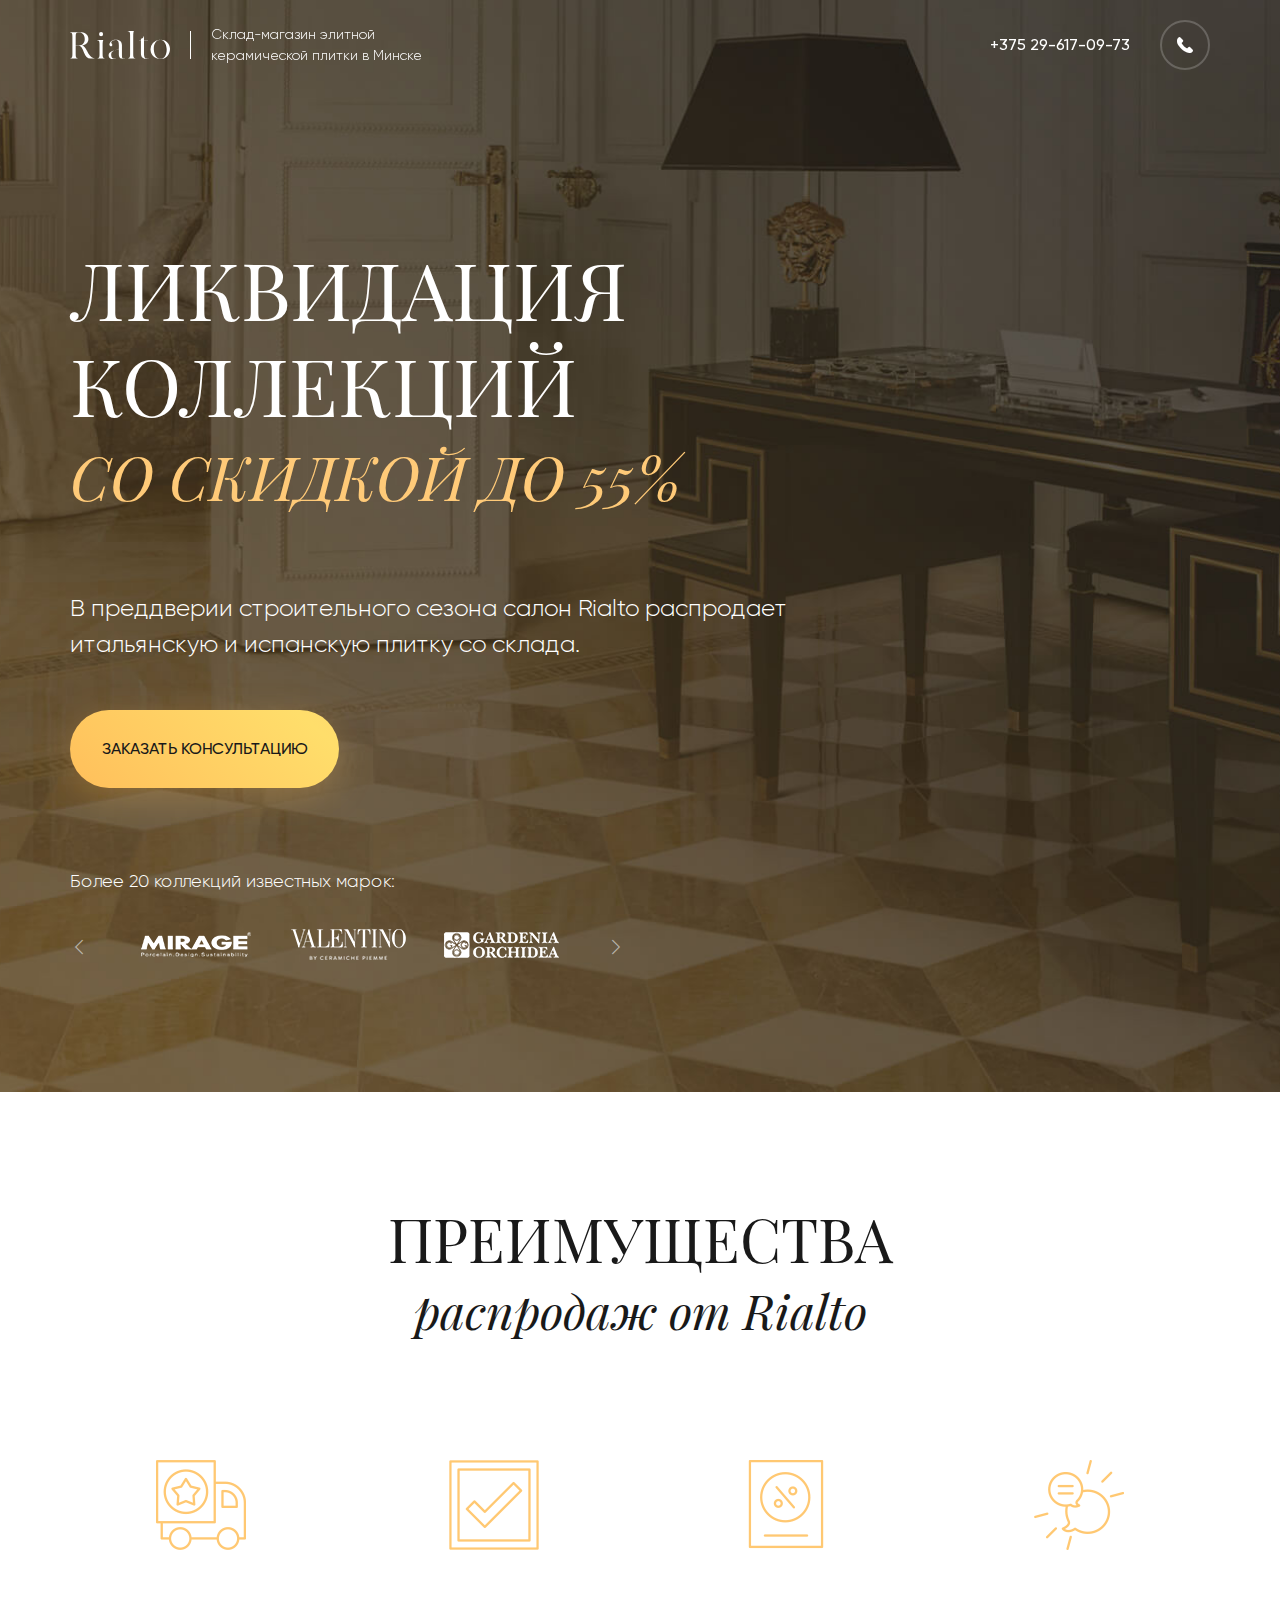
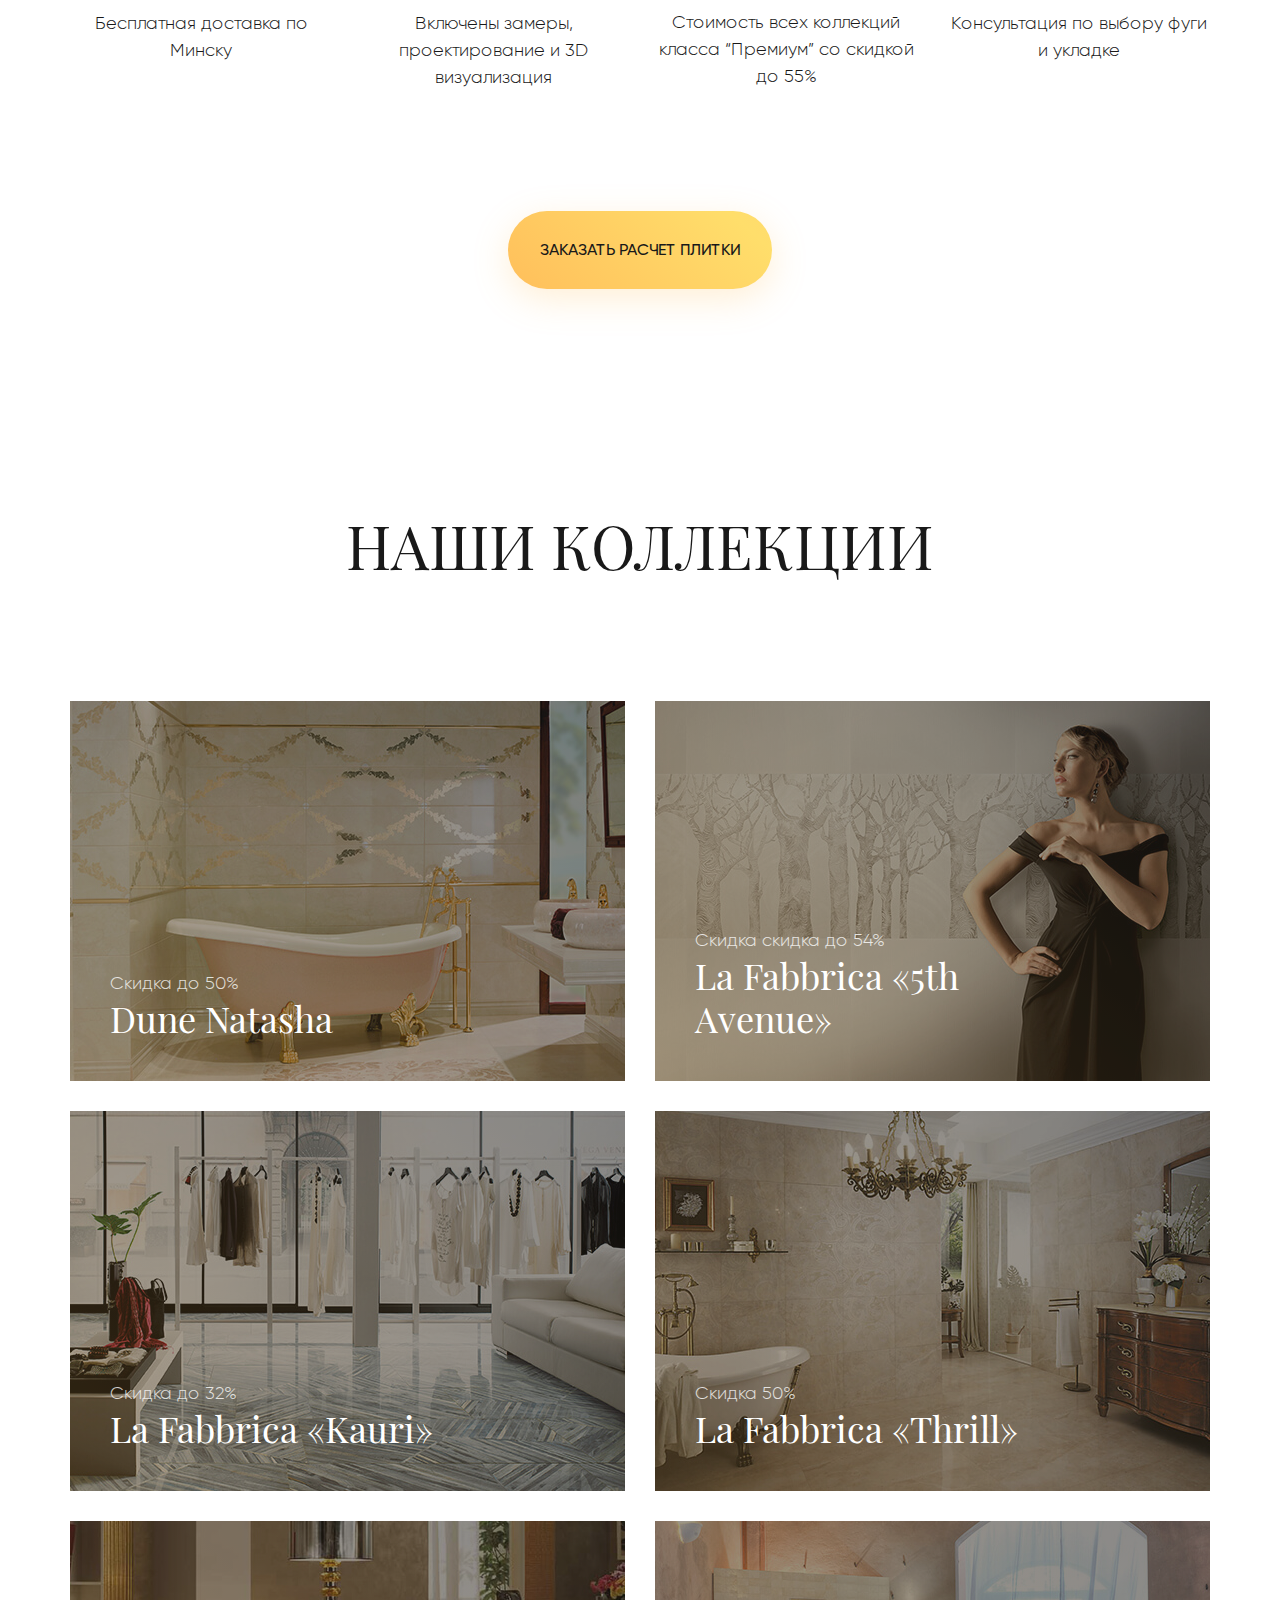
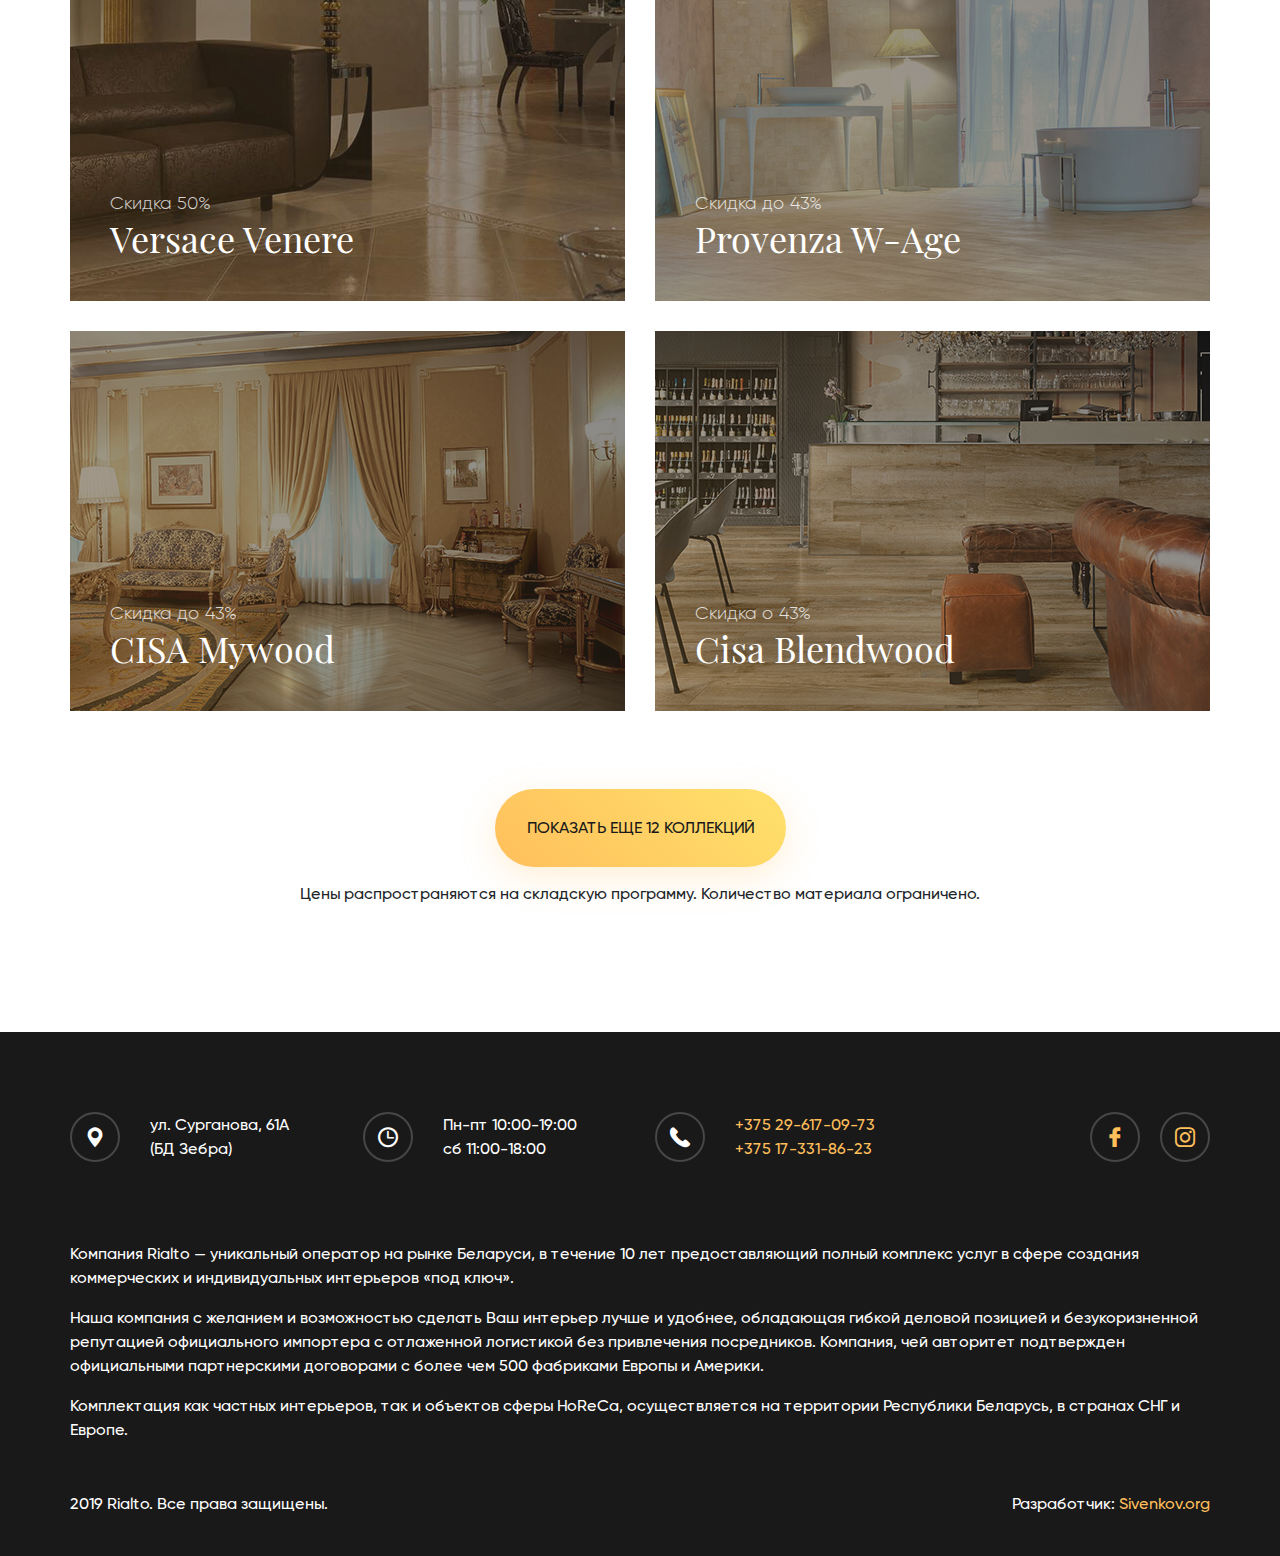
==== index.html @ 07c64a98 "first up" ====
<!DOCTYPE html>
<html lang="ru">
  <head>
      
    <meta charset="utf-8" />
    <meta name="viewport" content="width=device-width, initial-scale=1, shrink-to-fit=no" />
    
    <title>Портфолио cтудии Sivenkov</title>
    

    <!-- Favicons BEGIN -->
    <link rel="apple-touch-icon" sizes="180x180" href="/favicon/apple-touch-icon.png">
    <link rel="icon" type="image/png" sizes="32x32" href="/favicon/favicon-32x32.png">
    <link rel="icon" type="image/png" sizes="16x16" href="/favicon/favicon-16x16.png">
    <link rel="manifest" href="/favicon/site.webmanifest">
    <link rel="mask-icon" href="/favicon/safari-pinned-tab.svg" color="#FFC05B">
    <link rel="shortcut icon" href="/favicon/favicon.ico">
    <meta name="msapplication-TileColor" content="#ffb744">
    <meta name="msapplication-config" content="/favicon/browserconfig.xml">
    <meta name="theme-color" content="#ffffff">
    <!-- Favicons END -->
    
    <!-- Style BEGIN -->
    <link rel="stylesheet" href="css/style.bundle.css" />
    <!-- Style END -->

  </head>
  <body>
    <header id="header" class="header fixed-top">
      <div class="container">
        <div class="row justify-content-between">
          <div class="col-4 col-sm-6 col-md-7 col-lg-5 col-xl-4  d-flex flex-row align-items-center">
            <div class="logo">
              <a href="#"><img src="img/logo.svg" class="svg" alt=""/></a>
            </div>
            <div class="logo-description d-none d-md-flex">Склад-магазин элитной керамической плитки в Минске</div>
          </div>
          <div class="col-8 col-sm-6 col-md-5 col-lg-5 col-xl-3">
            <div class="phone justify-content-md-end">
              <a href="tel:+375 29-617-09-73">+375 29-617-09-73</a>
              <a href="#" data-toggle="modal" data-target="#callbackModal"
                > <span class="icon"><i class="icon-call-answer"></i></span></a>
            </div>
          </div>
        </div>
      </div>
    </header>

    <section class="section section-1">
      <div class="container">
        <div class="row">
          <div class="col-lg-8">
            <div class="sct-header">
              <h1>Ликвидация коллекций</h1>
              <h2>со скидкой до 55%</h2>
            </div>
            <p>В преддверии строительного сезона салон Rialto распродает итальянскую и испанскую плитку со склада.</p>
            <div class="mt-5 text-center text-sm-left">
              <a href="#" class="btn btn-primary" data-toggle="modal" data-target="#callbackModal"
                >Заказать консультацию</a>
            </div>
          </div>
        </div>
        <div class="row mt-5rem">
          <div class="col-lg-8 col-xl-6">
            <div class="carousel-label">Более 20 коллекций известных марок:</div>
            <div class="row carousel-brand">
              <div class="col-2 col-sm-1">
                <div class="brand-arrow">
                  <a href="#" class="brand-arrow__prev"><i class="icon-left-arrow"></i></a>
                </div>
              </div>
              <div class="col-8 col-sm-10">
                <div id="carousel-brand">
                  <div class="carousel__item"><img src="uploads/logo1.png" alt="" class="img-fluid" /></div>
                  <div class="carousel__item"><img src="uploads/logo2.png" alt="" class="img-fluid" /></div>
                  <div class="carousel__item"><img src="uploads/logo3.png" alt="" class="img-fluid" /></div>
                  <div class="carousel__item"><img src="uploads/logo4.png" alt="" class="img-fluid" /></div>
                  <div class="carousel__item"><img src="uploads/logo5.png" alt="" class="img-fluid" /></div>
                  <div class="carousel__item"><img src="uploads/logo6.png" alt="" class="img-fluid" /></div>
                  <div class="carousel__item"><img src="uploads/logo7.png" alt="" class="img-fluid" /></div>
                  <div class="carousel__item"><img src="uploads/logo8.png" alt="" class="img-fluid" /></div>
                  <div class="carousel__item"><img src="uploads/logo9.png" alt="" class="img-fluid" /></div>
                  <div class="carousel__item"><img src="uploads/logo10.png" alt="" class="img-fluid" /></div>
                  <div class="carousel__item"><img src="uploads/logo11.png" alt="" class="img-fluid" /></div>
                  <div class="carousel__item"><img src="uploads/logo12.png" alt="" class="img-fluid" /></div>
                  <div class="carousel__item"><img src="uploads/logo13.png" alt="" class="img-fluid" /></div>
                  <div class="carousel__item"><img src="uploads/logo14.png" alt="" class="img-fluid" /></div>
                  <div class="carousel__item"><img src="uploads/logo15.png" alt="" class="img-fluid" /></div>
                  <div class="carousel__item"><img src="uploads/logo16.png" alt="" class="img-fluid" /></div>

                  <div class="carousel__item"><img src="uploads/logo17.png" alt="" class="img-fluid" /></div>
                  <div class="carousel__item"><img src="uploads/logo18.png" alt="" class="img-fluid" /></div>
                </div>
              </div>
              <div class="col-2 col-sm-1">
                <div class="brand-arrow">
                  <a href="#" class="brand-arrow__next"><i class="icon-right-arrow"></i></a>
                </div>
              </div>
            </div>
          </div>
        </div>
      </div>
    </section>

    <section class="section section-2">
      <div class="container">
        <div class="sct-header text-center">
          <h2>Преимущества</h2>
          <h3>распродаж от Rialto</h3>
        </div>

        <div class="row advantages">
          <div class="col-sm-6 col-lg-3 advantages__item">
            <div class="img">
              <img src="uploads/delivery-truck.png" alt="Бесплатная доставка по Минску" class="img-fluid" />
            </div>
            <div class="title">Бесплатная доставка по Минску</div>
          </div>
          <div class="col-sm-6 col-lg-3 advantages__item">
            <div class="img">
              <img src="uploads/accept.png" alt="Включены замеры, проектирование и 3D визуализация" class="img-fluid" />
            </div>
            <div class="title">Включены замеры, проектирование и 3D визуализация</div>
          </div>
          <div class="col-sm-6 col-lg-3 advantages__item">
            <div class="img">
              <img
                src="uploads/discount.png"
                alt="Стоимость всех dколлекций класса “Премиум” со скидкой до 55%"
                class="img-fluid"
              />
            </div>
            <div class="title">Стоимость всех коллекций класса “Премиум” со скидкой до 55%</div>
          </div>
          <div class="col-sm-6 col-lg-3 advantages__item">
            <div class="img">
              <img src="uploads/message.png" alt="Консультация по выбору фуги и укладке" class="img-fluid" />
            </div>
            <div class="title">Консультация по выбору фуги и укладке</div>
          </div>
        </div>
        <div class="text-center">
          <a href="#" class="btn btn-primary btn-calc">Заказать расчет плитки</a>
        </div>
      </div>
    </section>

    <section class="section section-3">
      <div class="container">
        <div class="sct-header text-center">
          <h2>Наши коллекции</h2>
        </div>

        <div class="row collection">
          <div class="col-sm-6">
            <div class="collection__item">
              <div class="img">
                <div class="img"><img src="uploads/collection-1.jpg" alt="Dune Natasha" class="img-fluid" /></div>
              </div>
              <div class="info">
                <div class="stock">Скидка до 50%</div>
                <div class="title">Dune Natasha</div>
                <div class="description">
                  <p class="d-sm-none d-lg-block">
                    Элегантная облицовка под мрамор, которую можно комбинировать с различными видами дизайна.
                  </p>
                  <div class="more-link"><a href="#" data-collection="1">подробнее</a></div>
                </div>
              </div>
            </div>
          </div>
          <div class="col-sm-6">
            <div class="collection__item">
               <div class="img">
                <div class="img"><img src="uploads/collection-2.jpg" alt="La Fabbrica «5th Avenue»" class="img-fluid" /></div>
              </div>
              <div class="info">
                <div class="stock">Скидка скидка до 54%</div>
                <div class="title">La Fabbrica «5th Avenue»</div>
                <div class="description">
                  <p class="d-sm-none d-lg-block">
                    Коллекция La Fabbrica «5th Avenue» - шик и эксклюзив
                  </p>
                  <div class="more-link"><a href="#" data-collection="2">подробнее</a></div>
                </div>
              </div>
            </div>
          </div>
          <div class="col-sm-6">
            <div class="collection__item">
               <div class="img">
                <div class="img"><img src="uploads/collection-3.jpg" alt="La Fabbrica «Kauri»" class="img-fluid" /></div>
              </div>
              <div class="info">
                <div class="stock">Скидка до 32%</div>
                <div class="title">La Fabbrica «Kauri» </div>
                <div class="description">
                  <p class="d-sm-none d-lg-block">
                    Коллекция La Fabbrica «Kauri» - шик и эксклюзив
                  </p>
                  <div class="more-link"><a href="#" data-collection="3">подробнее</a></div>
                </div>
              </div>
            </div>
          </div>
          <div class="col-sm-6">
            <div class="collection__item">
             <div class="img">
                <div class="img"><img src="uploads/collection-4.jpg" alt="La Fabbrica «Thrill»" class="img-fluid" /></div>
              </div>
              <div class="info">
                <div class="stock">Скидка 50%</div>
                <div class="title">La Fabbrica «Thrill» </div>
                <div class="description">
                  <p class="d-sm-none d-lg-block">
                   Великолепная репродукция мрамора от ведущего производителя.
                  </p>
                  <div class="more-link"><a href="#" data-collection="4">подробнее</a></div>
                </div>
              </div>
            </div>
          </div>
          <div class="col-sm-6">
            <div class="collection__item">
               <div class="img">
                <div class="img"><img src="uploads/collection-5.jpg" alt="Versace Venere" class="img-fluid" /></div>
              </div>
              <div class="info">
                <div class="stock">Скидка 50%</div>
                <div class="title">Versace Venere</div>
                <div class="description">
                  <p class="d-sm-none d-lg-block">
                    Классическая коллекция, отражающая самую суть бренда Versace
                  </p>
                  <div class="more-link"><a href="#" data-collection="5">подробнее</a></div>
                </div>
              </div>
            </div>
          </div>
          <div class="col-sm-6">
            <div class="collection__item">
               <div class="img">
                <div class="img"><img src="uploads/collection-6.jpg" alt="Provenza W-Age" class="img-fluid" /></div>
              </div>
              <div class="info">
                <div class="stock">Скидка до 43%</div>
                <div class="title">Provenza W-Age</div>
                <div class="description">
                  <p class="d-sm-none d-lg-block">
                    В серии изображается поперечный срез, сердце дерева, в котором заключена сила и мощь. 
                  </p>
                 <div class="more-link"><a href="#" data-collection="6">подробнее</a></div>
                </div>
              </div>
            </div>
          </div>
          <div class="col-sm-6">
            <div class="collection__item">
             <div class="img">
                <div class="img"><img src="uploads/collection-7.jpg" alt="CISA Mywood" class="img-fluid" /></div>
              </div>
              <div class="info">
                <div class="stock">Скидка до 43%</div>
                <div class="title">CISA Mywood </div>
                <div class="description">
                  <p class="d-sm-none d-lg-block">
                    Коллекция CISA Mywood - керамический паркет с эффектной полуполированной и поверхностью.
                  </p>
                 <div class="more-link"><a href="#" data-collection="7">подробнее</a></div>
                </div>
              </div>
            </div>
          </div>
          <div class="col-sm-6">
            <div class="collection__item">
               <div class="img">
                <div class="img"><img src="uploads/collection-8.jpg" alt="Cisa Blendwood" class="img-fluid" /></div>
              </div>
              <div class="info">
                <div class="stock">Скидка о 43%</div>
                <div class="title">Cisa Blendwood </div>
                <div class="description">
                  <p class="d-sm-none d-lg-block">
                    Cмешение рисунков и сортов древесины, образуя богатую, динамичную, подлинную поверхность.
                  </p>
                  <div class="more-link"><a href="#" data-collection="8">подробнее</a></div>
                </div>
              </div>
            </div>
          </div>
          <div class="col-sm-6">
            <div class="collection__item">
               <div class="img">
                <div class="img"><img src="uploads/collection-9.jpg" alt="Cisa Xilema" class="img-fluid" /></div>
              </div>
              <div class="info">
                <div class="stock">Скидка до 50%</div>
                <div class="title">Cisa Xilema </div>
                <div class="description">
                  <p class="d-sm-none d-lg-block">
                    Оригинальная матовая напольная плитка древесной текстуры.
                  </p>
                  <div class="more-link"><a href="#" data-collection="9">подробнее</a></div>
                </div>
              </div>
            </div>
          </div>
          <div class="col-sm-6">
            <div class="collection__item">
               <div class="img">
                <div class="img"><img src="uploads/collection-10.jpg" alt="Cisa Vintage" class="img-fluid" /></div>
              </div>
              <div class="info">
                <div class="stock">Скидка до 43% </div>
                <div class="title">Cisa Vintage</div>
                <div class="description">
                  <p class="d-sm-none d-lg-block">
                    Коллекция CISA Mywood - керамический паркет с эффектной полуполированной и поверхностью.
                  </p>
                  <div class="more-link"><a href="#" data-collection="10">подробнее</a></div>
                </div>
              </div>
            </div>
          </div>
          <div class="col-sm-6">
            <div class="collection__item">
              <div class="img">
                <div class="img"><img src="uploads/collection-11.jpg" alt="Cisa Skylab" class="img-fluid" /></div>
              </div>
              <div class="info">
                <div class="stock">Скидка до 42%</div>
                <div class="title">Cisa Skylab </div>
                <div class="description">
                  <p class="d-sm-none d-lg-block">
                   Гламурный блеск и индустриальный шик в одной универсальной коллекции.
                  </p>
                   <div class="more-link"><a href="#" data-collection="11">подробнее</a></div>
                </div>
              </div>
            </div>
          </div>
          <div class="col-sm-6">
            <div class="collection__item">
               <div class="img">
                <div class="img"><img src="uploads/collection-12.jpg" alt="Gardenia Orchidea Charme" class="img-fluid" /></div>
              </div>
              <div class="info">
                <div class="stock">Скидка до 50%</div>
                <div class="title">Gardenia Orchidea Charme </div>
                <div class="description">
                  <p class="d-sm-none d-lg-block">
                    Линейка напольной и настенной керамической плитки от прославленного итальянского бренда
                  </p>
                  <div class="more-link"><a href="#" data-collection="12">подробнее</a></div>
                </div>
              </div>
            </div>
          </div>
          <div class="col-sm-6">
            <div class="collection__item">
              <div class="img">
                <div class="img"><img src="uploads/collection-13.jpg" alt="Mirage Jewels" class="img-fluid" /></div>
              </div>
              <div class="info">
                <div class="stock">Скидка до 50%</div>
                <div class="title">Mirage Jewels</div>
                <div class="description">
                  <p class="d-sm-none d-lg-block">
                    Jewels. Каждая плитка - шедевр
                  </p>
                  <div class="more-link"><a href="#" data-collection="13">подробнее</a></div>
                </div>
              </div>
            </div>
          </div>
          <div class="col-sm-6">
            <div class="collection__item">
               <div class="img">
                <div class="img"><img src="uploads/collection-14.jpg" alt="Mirage Officine" class="img-fluid" /></div>
              </div>
              <div class="info">
                <div class="stock">Скидка до 50%</div>
                <div class="title">Mirage Officine</div>
                <div class="description">
                  <p class="d-sm-none d-lg-block">
                    Плитка, которая меняется в зависимости от преломления в ней света.
                  </p>
                   <div class="more-link"><a href="#" data-collection="14">подробнее</a></div>
                </div>
              </div>
            </div>
          </div>
          <div class="col-sm-6">
            <div class="collection__item">
              <div class="img">
                <div class="img"><img src="uploads/collection-15.jpg" alt="Provenza Re-Use" class="img-fluid" /></div>
              </div>
              <div class="info">
                <div class="stock">Скидка до 50%</div>
                <div class="title">Provenza Re-Use</div>
                <div class="description">
                  <p class="d-sm-none d-lg-block">
                   Work. Create. Re-use (Работай. Создавай. Перерабатывай)
                  </p>
                  <div class="more-link"><a href="#" data-collection="15">подробнее</a></div>
                </div>
              </div>
            </div>
          </div>
          <div class="col-sm-6">
            <div class="collection__item">
               <div class="img">
                <div class="img"><img src="uploads/collection-16.jpg" alt="Refin Larix" class="img-fluid" /></div>
              </div>
              <div class="info">
                <div class="stock">Скидка до 63%</div>
                <div class="title">Refin Larix</div>
                <div class="description">
                  <p class="d-sm-none d-lg-block">
                    Тёплая привлекательность древесины.
                  </p>
                  <div class="more-link"><a href="#" data-collection="16">подробнее</a></div>
                </div>
              </div>
            </div>
          </div>
          <div class="col-sm-6">
            <div class="collection__item">
               <div class="img">
                <div class="img"><img src="uploads/collection-17.jpg" alt="Roberto Cavalli Agata" class="img-fluid" /></div>
              </div>
              <div class="info">
                <div class="stock">Скидка до 28%</div>
                <div class="title">Roberto Cavalli Agata</div>
                <div class="description">
                  <p class="d-sm-none d-lg-block">
                    Полуполированная плитка Agata - успешная имитация минерала агата..
                  </p>
                 <div class="more-link"><a href="#" data-collection="17">подробнее</a></div>
                </div>
              </div>
            </div>
          </div>
          <div class="col-sm-6">
            <div class="collection__item">
               <div class="img">
                <div class="img"><img src="uploads/collection-18.jpg" alt="Tanduk & Giaguaromasc" class="img-fluid" /></div>
              </div>
              <div class="info">
                <div class="stock">Скидка до 25%</div>
                <div class="title">Tanduk & Giaguaromasc</div>
                <div class="description">
                  <p class="d-sm-none d-lg-block">
                   Плитка Roberto Cavalli Tanduk & Giaguaromasc рассчитана на отделку респектабельных интерьеров.
                  </p>
                   <div class="more-link"><a href="#" data-collection="18">подробнее</a></div>
                </div>
              </div>
            </div>
          </div>
          <div class="col-sm-6">
            <div class="collection__item">
               <div class="img">
                <div class="img"><img src="uploads/collection-19.jpg" alt="Rinascimento & Signoria" class="img-fluid" /></div>
              </div>
              <div class="info">
                <div class="stock">Скидка до 50%</div>
                <div class="title">Rinascimento & Signoria</div>
                <div class="description">
                  <p class="d-sm-none d-lg-block">
                    Представлена линейкой керамогранита, имитирующего паркет.
                  </p>
                 <div class="more-link"><a href="#" data-collection="19">подробнее</a></div>
                </div>
              </div>
            </div>
          </div>
          <div class="col-sm-6">
            <div class="collection__item">
               <div class="img">
                <div class="img"><img src="uploads/collection-20.jpg" alt="Versace Marble" class="img-fluid" /></div>
              </div>
              <div class="info">
                <div class="stock">Уникальное предложение</div>
                <div class="title">Versace Marble</div>
                <div class="description">
                  <p class="d-sm-none d-lg-block">
                    Девиз разработчиков линии: роскошный вид и абсолютное качество.
                  </p>
                  <div class="more-link"><a href="#" data-collection="20">подробнее</a></div>
                </div>
              </div>
            </div>
          </div>
        </div>
        <div class="text-center mt-3 mt-sm-5">
          <a href="#" class="btn btn-primary show-more-collection">Показать еще 12 коллекций</a>
        </div>
        <p style="text-align:center;padding-top:15px;">Цены распространяются на складскую программу. Количество материала ограничено.</p>
      </div>
    </section>

    <footer class="footer">
      <div class="container">
        <div class="footer__contacts">
          <div class="row">
            <div class="col-8 col-sm-6 col-lg-4 col-xl-3 m-auto">
              <div class="contacts__item address">
                <div class="icon"><i class="icon-placeholder-filled-point"></i></div>
                <div class="value">ул. Сурганова, 61А <br />(БД Зебра)</div>
              </div>
            </div>
            <div class="col-8 col-sm-6 col-lg-4 col-xl-3 m-auto">
              <div class="contacts__item address">
                <div class="icon"><i class="icon-clock-circular-outline"></i></div>
                <div class="value">
                  <ul class="list-unstyled mb-0">
                    <li>Пн-пт 10:00-19:00</li>
                    <li>сб 11:00-18:00</li>
                  </ul>
                </div>
              </div>
            </div>
            <div class="col-8 col-sm-6 col-lg-4 col-xl-3 m-auto">
              <div class="contacts__item phone">
                <div class="icon"><i class="icon-call-answer"></i></div>
                <div class="value">
                  <ul class="list-unstyled mb-0">
                    <li><a href="tel:+375 29-617-09-73">+375 29-617-09-73</a></li>
                    <li><a href="tel:+375 17-331-86-23">+375 17-331-86-23</a></li>
                  </ul>
                </div>
              </div>
            </div>
            <div class="col-sm-6 col-lg-12 col-xl-3">
              <div
                class="contacts__item social justify-content-center justify-content-sm-start justify-content-lg-center justify-content-xl-end"
              >
                <div class="social__item">
                  <a href="https://www.facebook.com/rialtointerior/"><i class="icon-facebook-logo"></i></a>
                </div>
                <div class="social__item">
                  <a href="https://instagram.com/rialto.by"><i class="icon-instagram-logo"></i></a>
                </div>
              </div>
            </div>
          </div>
        </div>
        <div class="footer__content">
          <p>
            Компания Rialto — уникальный оператор на рынке Беларуси, в течение 10 лет предоставляющий полный комплекс
            услуг в сфере создания коммерческих и индивидуальных интерьеров «под ключ».
          </p>
          <p>
            Наша компания с желанием и возможностью сделать Ваш интерьер лучше и удобнее, обладающая гибкой деловой
            позицией и безукоризненной репутацией официального импортера с отлаженной логистикой без привлечения
            посредников. Компания, чей авторитет подтвержден официальными партнерскими договорами с более чем 500
            фабриками Европы и Америки.
          </p>
          <p>
            Комплектация как частных интерьеров, так и объектов сферы HoReCa, осуществляется на территории Республики
            Беларусь, в странах СНГ и Европе.
          </p>
        </div>
        <div class="footer__bottom">
          <div class="row">
            <div class="col-sm-6 copyright text-center text-sm-left">2019 Rialto. Все права защищены.</div>
            <div class="col-sm-6 developer text-center text-sm-right">Разработчик: <a href="sivenkov.org">Sivenkov.org</a></div>
          </div>
        </div>
      </div>
    </footer>

    <div class="modal collection-modal fade" id="collectionModal" tabindex="-1" role="dialog">
      <div class="modal-dialog modal-lg" role="document">
        <div class="modal-content">
          <div class="modal-body modal-body-collection">
            <a href="#" class="close" data-dismiss="modal"><i class="icon-close" aria-hidden="true"></i></a>
            <div class="container-fluid">
              <div class="row">
                <div class="col-lg-7">
                  <div class="collection-modal__content">
                    <h2></h2>
                    <div class="text"></div>
                    <a href="#" class="readMore">Читать больше</a>
                  </div>
                </div>
                <div class="col-lg-5">
                  <div class="collection-modal__products">
                    <div id="carousel-products"></div>
                    <div class="product-btn">
                      <a href="#" class="btn btn-primary btn-calc">Заказать расчет</a>
                    </div>
                    <div class="products-nav">
                      <a href="#" class="product-prev"><i class="icon-left-arrow"></i></a>
                      <a href="#" class="product-next"><i class="icon-right-arrow"></i></a>
                    </div>
                  </div>
                </div>
              </div>
            </div>
          </div>
        </div>
      </div>
    </div>
    <div class="modal callback-modal fade" id="callbackModal" tabindex="-1" role="dialog">
      <div class="modal-dialog" role="document">
        <div class="modal-content">
          <div class="modal-body">
            <a href="#" class="close" data-dismiss="modal"><i class="icon-close" aria-hidden="true"></i></a>
            <div class="form-head">
              <h2 class="text-center">Оставьте заявку</h2>
              <p class="text-center">Мы перезвоним вам и уточним детали</p>
            </div>

            <form action="" id="callBackForm">
              <div class="form-group">
                <input type="text" class="form-control" placeholder="Ваше имя" name="name" required />
              </div>
              <div class="form-group">
                <input type="text" class="form-control" placeholder="Ваш телефон" name="phone" required />
              </div>
              <button type="submit" class="btn btn-primary btn-block">Отправить заявку</button>
            </form>
          </div>
        </div>
      </div>
    </div>
    <div class="modal thx-modal fade" id="thxModal" tabindex="-1" role="dialog">
      <div class="modal-dialog" role="document">
        <div class="modal-content">
          <div class="modal-body">
            <a href="#" class="close" data-dismiss="modal"><i class="icon-close" aria-hidden="true"></i></a>
            <div class="form-head mb-0">
              <h2 class="text-center">
                Спасибо <br />
                за вашу заявку!
              </h2>
              <p class="text-center">Мы перезвоним вам и уточним детали</p>
            </div>
          </div>
        </div>
      </div>
    </div>
    <script src="js/bundle.js"></script>
  </body>
</html>
---- css/style.bundle.css ----
@font-face{font-family:Playfair Display;src:url(../fonts/PlayfairDisplay-Regular.eot);src:url(../fonts/PlayfairDisplay-Regular.eot?#iefix) format("embedded-opentype"),url(../fonts/PlayfairDisplay-Regular.woff2) format("woff2"),url(../fonts/PlayfairDisplay-Regular.woff) format("woff"),url(../fonts/PlayfairDisplay-Regular.ttf) format("truetype"),url(../fonts/PlayfairDisplay-Regular.svg#PlayfairDisplay-Regular) format("svg");font-weight:400;font-style:normal}@font-face{font-family:Playfair Display;src:url(../fonts/PlayfairDisplay-Italic.eot);src:url(../fonts/PlayfairDisplay-Italic.eot?#iefix) format("embedded-opentype"),url(../fonts/PlayfairDisplay-Italic.woff2) format("woff2"),url(../fonts/PlayfairDisplay-Italic.woff) format("woff"),url(../fonts/PlayfairDisplay-Italic.ttf) format("truetype"),url(../fonts/PlayfairDisplay-Italic.svg#PlayfairDisplay-Italic) format("svg");font-weight:400;font-style:italic}@font-face{font-family:Gilroy;src:url(../fonts/Gilroy-Medium.eot);src:url(../fonts/Gilroy-Medium.eot?#iefix) format("embedded-opentype"),url(../fonts/Gilroy-Medium.woff2) format("woff2"),url(../fonts/Gilroy-Medium.woff) format("woff"),url(../fonts/Gilroy-Medium.ttf) format("truetype"),url(../fonts/Gilroy-Medium.svg#Gilroy-Medium) format("svg");font-weight:500;font-style:normal}@font-face{font-family:Gilroy;src:url(../fonts/Gilroy-Light.eot);src:url(../fonts/Gilroy-Light.eot?#iefix) format("embedded-opentype"),url(../fonts/Gilroy-Light.woff2) format("woff2"),url(../fonts/Gilroy-Light.woff) format("woff"),url(../fonts/Gilroy-Light.ttf) format("truetype"),url(../fonts/Gilroy-Light.svg#Gilroy-Light) format("svg");font-weight:300;font-style:normal}@font-face{font-family:icomoon;src:url(../fonts/icons/icomoon.eot?2vms6y);src:url(../fonts/icons/icomoon.eot?2vms6y#iefix) format("embedded-opentype"),url(../fonts/icons/icomoon.ttf?2vms6y) format("truetype"),url(../fonts/icons/icomoon.woff?2vms6y) format("woff"),url(../fonts/icons/icomoon.svg?2vms6y#icomoon) format("svg");font-weight:400;font-style:normal}[class*=" icon-"],[class^=icon-]{font-family:icomoon!important;speak:none;font-style:normal;font-weight:400;font-variant:normal;text-transform:none;line-height:1;-webkit-font-smoothing:antialiased;-moz-osx-font-smoothing:grayscale}.icon-call-answer:before{content:"\e901"}.icon-clock-circular-outline:before{content:"\e902"}.icon-close:before{content:"\e903"}.icon-facebook-logo:before{content:"\e906"}.icon-instagram-logo:before{content:"\e907"}.icon-left-arrow:before{content:"\e908"}.icon-placeholder-filled-point:before{content:"\e90a"}.icon-right-arrow:before{content:"\e90b"}:root{--blue:#007bff;--indigo:#6610f2;--purple:#6f42c1;--pink:#e83e8c;--red:#dc3545;--orange:#fd7e14;--yellow:#ffc107;--green:#28a745;--teal:#20c997;--cyan:#17a2b8;--white:#fff;--gray:#6c757d;--gray-dark:#343a40;--primary:#ffbf5b;--secondary:#6c757d;--success:#28a745;--info:#17a2b8;--warning:#ffc107;--danger:#dc3545;--light:#f8f9fa;--dark:#343a40;--breakpoint-xs:0;--breakpoint-sm:576px;--breakpoint-md:768px;--breakpoint-lg:992px;--breakpoint-xl:1200px;--font-family-sans-serif:"Gilroy",sans-serif;--font-family-monospace:SFMono-Regular,Menlo,Monaco,Consolas,"Liberation Mono","Courier New",monospace}*,:after,:before{box-sizing:border-box}html{font-family:sans-serif;line-height:1.15;-webkit-text-size-adjust:100%;-webkit-tap-highlight-color:rgba(0,0,0,0)}article,aside,figcaption,figure,footer,header,hgroup,main,nav,section{display:block}body{margin:0;font-family:Gilroy,sans-serif;font-size:1rem;font-weight:500;line-height:1.5;color:#212529;text-align:left;background-color:#fff}[tabindex="-1"]:focus{outline:0!important}hr{box-sizing:content-box;height:0;overflow:visible}h1,h2,h3,h4,h5,h6{margin-top:0;margin-bottom:.5rem}p{margin-top:0;margin-bottom:1rem}abbr[data-original-title],abbr[title]{text-decoration:underline;text-decoration:underline dotted;cursor:help;border-bottom:0;text-decoration-skip-ink:none}address{font-style:normal;line-height:inherit}address,dl,ol,ul{margin-bottom:1rem}dl,ol,ul{margin-top:0}ol ol,ol ul,ul ol,ul ul{margin-bottom:0}dt{font-weight:700}dd{margin-bottom:.5rem;margin-left:0}blockquote{margin:0 0 1rem}b,strong{font-weight:bolder}small{font-size:80%}sub,sup{position:relative;font-size:75%;line-height:0;vertical-align:baseline}sub{bottom:-.25em}sup{top:-.5em}a{color:#ffbf5b;text-decoration:none;background-color:transparent}a:hover{color:#ffa10f;text-decoration:underline}a:not([href]):not([tabindex]),a:not([href]):not([tabindex]):focus,a:not([href]):not([tabindex]):hover{color:inherit;text-decoration:none}a:not([href]):not([tabindex]):focus{outline:0}code,kbd,pre,samp{font-family:SFMono-Regular,Menlo,Monaco,Consolas,Liberation Mono,Courier New,monospace;font-size:1em}pre{margin-top:0;margin-bottom:1rem;overflow:auto}figure{margin:0 0 1rem}img{border-style:none}img,svg{vertical-align:middle}svg{overflow:hidden}table{border-collapse:collapse}caption{padding-top:.75rem;padding-bottom:.75rem;color:#6c757d;text-align:left;caption-side:bottom}th{text-align:inherit}label{display:inline-block;margin-bottom:.5rem}button{border-radius:0}button:focus{outline:1px dotted;outline:5px auto -webkit-focus-ring-color}button,input,optgroup,select,textarea{margin:0;font-family:inherit;font-size:inherit;line-height:inherit}button,input{overflow:visible}button,select{text-transform:none}select{word-wrap:normal}[type=button],[type=reset],[type=submit],button{-webkit-appearance:button}[type=button]:not(:disabled),[type=reset]:not(:disabled),[type=submit]:not(:disabled),button:not(:disabled){cursor:pointer}[type=button]::-moz-focus-inner,[type=reset]::-moz-focus-inner,[type=submit]::-moz-focus-inner,button::-moz-focus-inner{padding:0;border-style:none}input[type=checkbox],input[type=radio]{box-sizing:border-box;padding:0}input[type=date],input[type=datetime-local],input[type=month],input[type=time]{-webkit-appearance:listbox}textarea{overflow:auto;resize:vertical}fieldset{min-width:0;padding:0;margin:0;border:0}legend{display:block;width:100%;max-width:100%;padding:0;margin-bottom:.5rem;font-size:1.5rem;line-height:inherit;color:inherit;white-space:normal}progress{vertical-align:baseline}[type=number]::-webkit-inner-spin-button,[type=number]::-webkit-outer-spin-button{height:auto}[type=search]{outline-offset:-2px;-webkit-appearance:none}[type=search]::-webkit-search-decoration{-webkit-appearance:none}::-webkit-file-upload-button{font:inherit;-webkit-appearance:button}output{display:inline-block}summary{display:list-item;cursor:pointer}template{display:none}[hidden]{display:none!important}.h1,.h2,.h3,.h4,.h5,.h6,h1,h2,h3,h4,h5,h6{margin-bottom:.5rem;font-weight:500;line-height:1.2}.h1,h1{font-size:2.5rem}.h2,h2{font-size:2rem}.h3,h3{font-size:1.75rem}.h4,h4{font-size:1.5rem}.h5,h5{font-size:1.25rem}.h6,h6{font-size:1rem}.lead{font-size:1.25rem;font-weight:300}.display-1{font-size:6rem}.display-1,.display-2{font-weight:300;line-height:1.2}.display-2{font-size:5.5rem}.display-3{font-size:4.5rem}.display-3,.display-4{font-weight:300;line-height:1.2}.display-4{font-size:3.5rem}hr{margin-top:1rem;margin-bottom:1rem;border:0;border-top:1px solid rgba(0,0,0,.1)}.small,small{font-size:80%;font-weight:400}.mark,mark{padding:.2em;background-color:#fcf8e3}.list-inline,.list-unstyled{padding-left:0;list-style:none}.list-inline-item{display:inline-block}.list-inline-item:not(:last-child){margin-right:.5rem}.initialism{font-size:90%;text-transform:uppercase}.blockquote{margin-bottom:1rem;font-size:1.25rem}.blockquote-footer{display:block;font-size:80%;color:#6c757d}.blockquote-footer:before{content:"\2014\00A0"}.img-fluid,.img-thumbnail{max-width:100%;height:auto}.img-thumbnail{padding:.25rem;background-color:#fff;border:1px solid #dee2e6;border-radius:.25rem}.figure{display:inline-block}.figure-img{margin-bottom:.5rem;line-height:1}.figure-caption{font-size:90%;color:#6c757d}code{font-size:87.5%;color:#e83e8c;word-break:break-word}a>code{color:inherit}kbd{padding:.2rem .4rem;font-size:87.5%;color:#fff;background-color:#212529;border-radius:.2rem}kbd kbd{padding:0;font-size:100%;font-weight:700}pre{display:block;font-size:87.5%;color:#212529}pre code{font-size:inherit;color:inherit;word-break:normal}.pre-scrollable{max-height:340px;overflow-y:scroll}.container{width:100%;padding-right:15px;padding-left:15px;margin-right:auto;margin-left:auto}@media (min-width:576px){.container{max-width:540px}}@media (min-width:768px){.container{max-width:720px}}@media (min-width:992px){.container{max-width:960px}}@media (min-width:1200px){.container{max-width:1170px}}.container-fluid{width:100%;padding-right:15px;padding-left:15px;margin-right:auto;margin-left:auto}.row{display:flex;flex-wrap:wrap;margin-right:-15px;margin-left:-15px}.no-gutters{margin-right:0;margin-left:0}.no-gutters>.col,.no-gutters>[class*=col-]{padding-right:0;padding-left:0}.col,.col-1,.col-2,.col-3,.col-4,.col-5,.col-6,.col-7,.col-8,.col-9,.col-10,.col-11,.col-12,.col-auto,.col-lg,.col-lg-1,.col-lg-2,.col-lg-3,.col-lg-4,.col-lg-5,.col-lg-6,.col-lg-7,.col-lg-8,.col-lg-9,.col-lg-10,.col-lg-11,.col-lg-12,.col-lg-auto,.col-md,.col-md-1,.col-md-2,.col-md-3,.col-md-4,.col-md-5,.col-md-6,.col-md-7,.col-md-8,.col-md-9,.col-md-10,.col-md-11,.col-md-12,.col-md-auto,.col-sm,.col-sm-1,.col-sm-2,.col-sm-3,.col-sm-4,.col-sm-5,.col-sm-6,.col-sm-7,.col-sm-8,.col-sm-9,.col-sm-10,.col-sm-11,.col-sm-12,.col-sm-auto,.col-xl,.col-xl-1,.col-xl-2,.col-xl-3,.col-xl-4,.col-xl-5,.col-xl-6,.col-xl-7,.col-xl-8,.col-xl-9,.col-xl-10,.col-xl-11,.col-xl-12,.col-xl-auto{position:relative;width:100%;padding-right:15px;padding-left:15px}.col{flex-basis:0;flex-grow:1;max-width:100%}.col-auto{flex:0 0 auto;width:auto;max-width:100%}.col-1{flex:0 0 8.33333%;max-width:8.33333%}.col-2{flex:0 0 16.66667%;max-width:16.66667%}.col-3{flex:0 0 25%;max-width:25%}.col-4{flex:0 0 33.33333%;max-width:33.33333%}.col-5{flex:0 0 41.66667%;max-width:41.66667%}.col-6{flex:0 0 50%;max-width:50%}.col-7{flex:0 0 58.33333%;max-width:58.33333%}.col-8{flex:0 0 66.66667%;max-width:66.66667%}.col-9{flex:0 0 75%;max-width:75%}.col-10{flex:0 0 83.33333%;max-width:83.33333%}.col-11{flex:0 0 91.66667%;max-width:91.66667%}.col-12{flex:0 0 100%;max-width:100%}.order-first{order:-1}.order-last{order:13}.order-0{order:0}.order-1{order:1}.order-2{order:2}.order-3{order:3}.order-4{order:4}.order-5{order:5}.order-6{order:6}.order-7{order:7}.order-8{order:8}.order-9{order:9}.order-10{order:10}.order-11{order:11}.order-12{order:12}.offset-1{margin-left:8.33333%}.offset-2{margin-left:16.66667%}.offset-3{margin-left:25%}.offset-4{margin-left:33.33333%}.offset-5{margin-left:41.66667%}.offset-6{margin-left:50%}.offset-7{margin-left:58.33333%}.offset-8{margin-left:66.66667%}.offset-9{margin-left:75%}.offset-10{margin-left:83.33333%}.offset-11{margin-left:91.66667%}@media (min-width:576px){.col-sm{flex-basis:0;flex-grow:1;max-width:100%}.col-sm-auto{flex:0 0 auto;width:auto;max-width:100%}.col-sm-1{flex:0 0 8.33333%;max-width:8.33333%}.col-sm-2{flex:0 0 16.66667%;max-width:16.66667%}.col-sm-3{flex:0 0 25%;max-width:25%}.col-sm-4{flex:0 0 33.33333%;max-width:33.33333%}.col-sm-5{flex:0 0 41.66667%;max-width:41.66667%}.col-sm-6{flex:0 0 50%;max-width:50%}.col-sm-7{flex:0 0 58.33333%;max-width:58.33333%}.col-sm-8{flex:0 0 66.66667%;max-width:66.66667%}.col-sm-9{flex:0 0 75%;max-width:75%}.col-sm-10{flex:0 0 83.33333%;max-width:83.33333%}.col-sm-11{flex:0 0 91.66667%;max-width:91.66667%}.col-sm-12{flex:0 0 100%;max-width:100%}.order-sm-first{order:-1}.order-sm-last{order:13}.order-sm-0{order:0}.order-sm-1{order:1}.order-sm-2{order:2}.order-sm-3{order:3}.order-sm-4{order:4}.order-sm-5{order:5}.order-sm-6{order:6}.order-sm-7{order:7}.order-sm-8{order:8}.order-sm-9{order:9}.order-sm-10{order:10}.order-sm-11{order:11}.order-sm-12{order:12}.offset-sm-0{margin-left:0}.offset-sm-1{margin-left:8.33333%}.offset-sm-2{margin-left:16.66667%}.offset-sm-3{margin-left:25%}.offset-sm-4{margin-left:33.33333%}.offset-sm-5{margin-left:41.66667%}.offset-sm-6{margin-left:50%}.offset-sm-7{margin-left:58.33333%}.offset-sm-8{margin-left:66.66667%}.offset-sm-9{margin-left:75%}.offset-sm-10{margin-left:83.33333%}.offset-sm-11{margin-left:91.66667%}}@media (min-width:768px){.col-md{flex-basis:0;flex-grow:1;max-width:100%}.col-md-auto{flex:0 0 auto;width:auto;max-width:100%}.col-md-1{flex:0 0 8.33333%;max-width:8.33333%}.col-md-2{flex:0 0 16.66667%;max-width:16.66667%}.col-md-3{flex:0 0 25%;max-width:25%}.col-md-4{flex:0 0 33.33333%;max-width:33.33333%}.col-md-5{flex:0 0 41.66667%;max-width:41.66667%}.col-md-6{flex:0 0 50%;max-width:50%}.col-md-7{flex:0 0 58.33333%;max-width:58.33333%}.col-md-8{flex:0 0 66.66667%;max-width:66.66667%}.col-md-9{flex:0 0 75%;max-width:75%}.col-md-10{flex:0 0 83.33333%;max-width:83.33333%}.col-md-11{flex:0 0 91.66667%;max-width:91.66667%}.col-md-12{flex:0 0 100%;max-width:100%}.order-md-first{order:-1}.order-md-last{order:13}.order-md-0{order:0}.order-md-1{order:1}.order-md-2{order:2}.order-md-3{order:3}.order-md-4{order:4}.order-md-5{order:5}.order-md-6{order:6}.order-md-7{order:7}.order-md-8{order:8}.order-md-9{order:9}.order-md-10{order:10}.order-md-11{order:11}.order-md-12{order:12}.offset-md-0{margin-left:0}.offset-md-1{margin-left:8.33333%}.offset-md-2{margin-left:16.66667%}.offset-md-3{margin-left:25%}.offset-md-4{margin-left:33.33333%}.offset-md-5{margin-left:41.66667%}.offset-md-6{margin-left:50%}.offset-md-7{margin-left:58.33333%}.offset-md-8{margin-left:66.66667%}.offset-md-9{margin-left:75%}.offset-md-10{margin-left:83.33333%}.offset-md-11{margin-left:91.66667%}}@media (min-width:992px){.col-lg{flex-basis:0;flex-grow:1;max-width:100%}.col-lg-auto{flex:0 0 auto;width:auto;max-width:100%}.col-lg-1{flex:0 0 8.33333%;max-width:8.33333%}.col-lg-2{flex:0 0 16.66667%;max-width:16.66667%}.col-lg-3{flex:0 0 25%;max-width:25%}.col-lg-4{flex:0 0 33.33333%;max-width:33.33333%}.col-lg-5{flex:0 0 41.66667%;max-width:41.66667%}.col-lg-6{flex:0 0 50%;max-width:50%}.col-lg-7{flex:0 0 58.33333%;max-width:58.33333%}.col-lg-8{flex:0 0 66.66667%;max-width:66.66667%}.col-lg-9{flex:0 0 75%;max-width:75%}.col-lg-10{flex:0 0 83.33333%;max-width:83.33333%}.col-lg-11{flex:0 0 91.66667%;max-width:91.66667%}.col-lg-12{flex:0 0 100%;max-width:100%}.order-lg-first{order:-1}.order-lg-last{order:13}.order-lg-0{order:0}.order-lg-1{order:1}.order-lg-2{order:2}.order-lg-3{order:3}.order-lg-4{order:4}.order-lg-5{order:5}.order-lg-6{order:6}.order-lg-7{order:7}.order-lg-8{order:8}.order-lg-9{order:9}.order-lg-10{order:10}.order-lg-11{order:11}.order-lg-12{order:12}.offset-lg-0{margin-left:0}.offset-lg-1{margin-left:8.33333%}.offset-lg-2{margin-left:16.66667%}.offset-lg-3{margin-left:25%}.offset-lg-4{margin-left:33.33333%}.offset-lg-5{margin-left:41.66667%}.offset-lg-6{margin-left:50%}.offset-lg-7{margin-left:58.33333%}.offset-lg-8{margin-left:66.66667%}.offset-lg-9{margin-left:75%}.offset-lg-10{margin-left:83.33333%}.offset-lg-11{margin-left:91.66667%}}@media (min-width:1200px){.col-xl{flex-basis:0;flex-grow:1;max-width:100%}.col-xl-auto{flex:0 0 auto;width:auto;max-width:100%}.col-xl-1{flex:0 0 8.33333%;max-width:8.33333%}.col-xl-2{flex:0 0 16.66667%;max-width:16.66667%}.col-xl-3{flex:0 0 25%;max-width:25%}.col-xl-4{flex:0 0 33.33333%;max-width:33.33333%}.col-xl-5{flex:0 0 41.66667%;max-width:41.66667%}.col-xl-6{flex:0 0 50%;max-width:50%}.col-xl-7{flex:0 0 58.33333%;max-width:58.33333%}.col-xl-8{flex:0 0 66.66667%;max-width:66.66667%}.col-xl-9{flex:0 0 75%;max-width:75%}.col-xl-10{flex:0 0 83.33333%;max-width:83.33333%}.col-xl-11{flex:0 0 91.66667%;max-width:91.66667%}.col-xl-12{flex:0 0 100%;max-width:100%}.order-xl-first{order:-1}.order-xl-last{order:13}.order-xl-0{order:0}.order-xl-1{order:1}.order-xl-2{order:2}.order-xl-3{order:3}.order-xl-4{order:4}.order-xl-5{order:5}.order-xl-6{order:6}.order-xl-7{order:7}.order-xl-8{order:8}.order-xl-9{order:9}.order-xl-10{order:10}.order-xl-11{order:11}.order-xl-12{order:12}.offset-xl-0{margin-left:0}.offset-xl-1{margin-left:8.33333%}.offset-xl-2{margin-left:16.66667%}.offset-xl-3{margin-left:25%}.offset-xl-4{margin-left:33.33333%}.offset-xl-5{margin-left:41.66667%}.offset-xl-6{margin-left:50%}.offset-xl-7{margin-left:58.33333%}.offset-xl-8{margin-left:66.66667%}.offset-xl-9{margin-left:75%}.offset-xl-10{margin-left:83.33333%}.offset-xl-11{margin-left:91.66667%}}.table{width:100%;margin-bottom:1rem;color:#212529}.table td,.table th{padding:.75rem;vertical-align:top;border-top:1px solid #dee2e6}.table thead th{vertical-align:bottom;border-bottom:2px solid #dee2e6}.table tbody+tbody{border-top:2px solid #dee2e6}.table-sm td,.table-sm th{padding:.3rem}.table-bordered,.table-bordered td,.table-bordered th{border:1px solid #dee2e6}.table-bordered thead td,.table-bordered thead th{border-bottom-width:2px}.table-borderless tbody+tbody,.table-borderless td,.table-borderless th,.table-borderless thead th{border:0}.table-striped tbody tr:nth-of-type(odd){background-color:rgba(0,0,0,.05)}.table-hover tbody tr:hover{color:#212529;background-color:rgba(0,0,0,.075)}.table-primary,.table-primary>td,.table-primary>th{background-color:#ffedd1}.table-primary tbody+tbody,.table-primary td,.table-primary th,.table-primary thead th{border-color:#ffdeaa}.table-hover .table-primary:hover,.table-hover .table-primary:hover>td,.table-hover .table-primary:hover>th{background-color:#ffe3b8}.table-secondary,.table-secondary>td,.table-secondary>th{background-color:#d6d8db}.table-secondary tbody+tbody,.table-secondary td,.table-secondary th,.table-secondary thead th{border-color:#b3b7bb}.table-hover .table-secondary:hover,.table-hover .table-secondary:hover>td,.table-hover .table-secondary:hover>th{background-color:#c8cbcf}.table-success,.table-success>td,.table-success>th{background-color:#c3e6cb}.table-success tbody+tbody,.table-success td,.table-success th,.table-success thead th{border-color:#8fd19e}.table-hover .table-success:hover,.table-hover .table-success:hover>td,.table-hover .table-success:hover>th{background-color:#b1dfbb}.table-info,.table-info>td,.table-info>th{background-color:#bee5eb}.table-info tbody+tbody,.table-info td,.table-info th,.table-info thead th{border-color:#86cfda}.table-hover .table-info:hover,.table-hover .table-info:hover>td,.table-hover .table-info:hover>th{background-color:#abdde5}.table-warning,.table-warning>td,.table-warning>th{background-color:#ffeeba}.table-warning tbody+tbody,.table-warning td,.table-warning th,.table-warning thead th{border-color:#ffdf7e}.table-hover .table-warning:hover,.table-hover .table-warning:hover>td,.table-hover .table-warning:hover>th{background-color:#ffe8a1}.table-danger,.table-danger>td,.table-danger>th{background-color:#f5c6cb}.table-danger tbody+tbody,.table-danger td,.table-danger th,.table-danger thead th{border-color:#ed969e}.table-hover .table-danger:hover,.table-hover .table-danger:hover>td,.table-hover .table-danger:hover>th{background-color:#f1b0b7}.table-light,.table-light>td,.table-light>th{background-color:#fdfdfe}.table-light tbody+tbody,.table-light td,.table-light th,.table-light thead th{border-color:#fbfcfc}.table-hover .table-light:hover,.table-hover .table-light:hover>td,.table-hover .table-light:hover>th{background-color:#ececf6}.table-dark,.table-dark>td,.table-dark>th{background-color:#c6c8ca}.table-dark tbody+tbody,.table-dark td,.table-dark th,.table-dark thead th{border-color:#95999c}.table-hover .table-dark:hover,.table-hover .table-dark:hover>td,.table-hover .table-dark:hover>th{background-color:#b9bbbe}.table-active,.table-active>td,.table-active>th,.table-hover .table-active:hover,.table-hover .table-active:hover>td,.table-hover .table-active:hover>th{background-color:rgba(0,0,0,.075)}.table .thead-dark th{color:#fff;background-color:#343a40;border-color:#454d55}.table .thead-light th{color:#495057;background-color:#e9ecef;border-color:#dee2e6}.table-dark{color:#fff;background-color:#343a40}.table-dark td,.table-dark th,.table-dark thead th{border-color:#454d55}.table-dark.table-bordered{border:0}.table-dark.table-striped tbody tr:nth-of-type(odd){background-color:hsla(0,0%,100%,.05)}.table-dark.table-hover tbody tr:hover{color:#fff;background-color:hsla(0,0%,100%,.075)}@media (max-width:575.98px){.table-responsive-sm{display:block;width:100%;overflow-x:auto;-webkit-overflow-scrolling:touch}.table-responsive-sm>.table-bordered{border:0}}@media (max-width:767.98px){.table-responsive-md{display:block;width:100%;overflow-x:auto;-webkit-overflow-scrolling:touch}.table-responsive-md>.table-bordered{border:0}}@media (max-width:991.98px){.table-responsive-lg{display:block;width:100%;overflow-x:auto;-webkit-overflow-scrolling:touch}.table-responsive-lg>.table-bordered{border:0}}@media (max-width:1199.98px){.table-responsive-xl{display:block;width:100%;overflow-x:auto;-webkit-overflow-scrolling:touch}.table-responsive-xl>.table-bordered{border:0}}.table-responsive{display:block;width:100%;overflow-x:auto;-webkit-overflow-scrolling:touch}.table-responsive>.table-bordered{border:0}.form-control{display:block;width:100%;height:calc(1em + 2.7rem + 2px);padding:1.35rem 1.5rem;font-size:.875rem;font-weight:500;line-height:1;color:#495057;background-color:#f1f1f1;background-clip:padding-box;border:1px solid #ced4da;border-radius:.625rem;transition:border-color .15s ease-in-out,box-shadow .15s ease-in-out}@media (prefers-reduced-motion:reduce){.form-control{transition:none}}.form-control::-ms-expand{background-color:transparent;border:0}.form-control:focus{color:#495057;background-color:#f1f1f1;border-color:#fff1db;outline:0;box-shadow:0 0 0 .2rem rgba(255,191,91,.25)}.form-control::placeholder{color:#6c757d;opacity:1}.form-control:disabled,.form-control[readonly]{background-color:#e9ecef;opacity:1}select.form-control:focus::-ms-value{color:#495057;background-color:#f1f1f1}.form-control-file,.form-control-range{display:block;width:100%}.col-form-label{padding-top:calc(1.35rem + 1px);padding-bottom:calc(1.35rem + 1px);margin-bottom:0;font-size:inherit;line-height:1}.col-form-label-lg{padding-top:calc(.5rem + 1px);padding-bottom:calc(.5rem + 1px);font-size:1.25rem;line-height:1.5}.col-form-label-sm{padding-top:calc(.25rem + 1px);padding-bottom:calc(.25rem + 1px);font-size:.875rem;line-height:1.5}.form-control-plaintext{display:block;width:100%;padding-top:1.35rem;padding-bottom:1.35rem;margin-bottom:0;line-height:1;color:#212529;background-color:transparent;border:solid transparent;border-width:1px 0}.form-control-plaintext.form-control-lg,.form-control-plaintext.form-control-sm{padding-right:0;padding-left:0}.form-control-sm{height:calc(1.5em + .5rem + 2px);padding:.25rem .5rem;font-size:.875rem;line-height:1.5;border-radius:.2rem}.form-control-lg{height:calc(1.5em + 1rem + 2px);padding:.5rem 1rem;font-size:1.25rem;line-height:1.5;border-radius:.3rem}select.form-control[multiple],select.form-control[size],textarea.form-control{height:auto}.form-group{margin-bottom:1rem}.form-text{display:block;margin-top:.25rem}.form-row{display:flex;flex-wrap:wrap;margin-right:-5px;margin-left:-5px}.form-row>.col,.form-row>[class*=col-]{padding-right:5px;padding-left:5px}.form-check{position:relative;display:block;padding-left:1.25rem}.form-check-input{position:absolute;margin-top:.3rem;margin-left:-1.25rem}.form-check-input:disabled~.form-check-label{color:#6c757d}.form-check-label{margin-bottom:0}.form-check-inline{display:inline-flex;align-items:center;padding-left:0;margin-right:.75rem}.form-check-inline .form-check-input{position:static;margin-top:0;margin-right:.3125rem;margin-left:0}.valid-feedback{display:none;width:100%;margin-top:.25rem;font-size:80%;color:#28a745}.valid-tooltip{position:absolute;top:100%;z-index:5;display:none;max-width:100%;padding:.25rem .5rem;margin-top:.1rem;font-size:.875rem;line-height:1.5;color:#fff;background-color:rgba(40,167,69,.9);border-radius:.25rem}.form-control.is-valid,.was-validated .form-control:valid{border-color:#28a745;padding-right:calc(1em + 2.7rem);background-image:url("data:image/svg+xml;charset=utf-8,%3Csvg xmlns='http://www.w3.org/2000/svg' viewBox='0 0 8 8'%3E%3Cpath fill='%2328a745' d='M2.3 6.73L.6 4.53c-.4-1.04.46-1.4 1.1-.8l1.1 1.4 3.4-3.8c.6-.63 1.6-.27 1.2.7l-4 4.6c-.43.5-.8.4-1.1.1z'/%3E%3C/svg%3E");background-repeat:no-repeat;background-position:100% calc(.25em + .675rem);background-size:calc(.5em + 1.35rem) calc(.5em + 1.35rem)}.form-control.is-valid:focus,.was-validated .form-control:valid:focus{border-color:#28a745;box-shadow:0 0 0 .2rem rgba(40,167,69,.25)}.form-control.is-valid~.valid-feedback,.form-control.is-valid~.valid-tooltip,.was-validated .form-control:valid~.valid-feedback,.was-validated .form-control:valid~.valid-tooltip{display:block}.was-validated textarea.form-control:valid,textarea.form-control.is-valid{padding-right:calc(1em + 2.7rem);background-position:top calc(.25em + .675rem) right calc(.25em + .675rem)}.custom-select.is-valid,.was-validated .custom-select:valid{border-color:#28a745;padding-right:calc((3em + 8.1rem)/4 + 2.5rem);background:url("data:image/svg+xml;charset=utf-8,%3Csvg xmlns='http://www.w3.org/2000/svg' viewBox='0 0 4 5'%3E%3Cpath fill='%23343a40' d='M2 0L0 2h4zm0 5L0 3h4z'/%3E%3C/svg%3E") no-repeat right 1.5rem center/8px 10px,url("data:image/svg+xml;charset=utf-8,%3Csvg xmlns='http://www.w3.org/2000/svg' viewBox='0 0 8 8'%3E%3Cpath fill='%2328a745' d='M2.3 6.73L.6 4.53c-.4-1.04.46-1.4 1.1-.8l1.1 1.4 3.4-3.8c.6-.63 1.6-.27 1.2.7l-4 4.6c-.43.5-.8.4-1.1.1z'/%3E%3C/svg%3E") #f1f1f1 no-repeat center right 2.5rem/calc(.5em + 1.35rem) calc(.5em + 1.35rem)}.custom-select.is-valid:focus,.was-validated .custom-select:valid:focus{border-color:#28a745;box-shadow:0 0 0 .2rem rgba(40,167,69,.25)}.custom-select.is-valid~.valid-feedback,.custom-select.is-valid~.valid-tooltip,.form-control-file.is-valid~.valid-feedback,.form-control-file.is-valid~.valid-tooltip,.was-validated .custom-select:valid~.valid-feedback,.was-validated .custom-select:valid~.valid-tooltip,.was-validated .form-control-file:valid~.valid-feedback,.was-validated .form-control-file:valid~.valid-tooltip{display:block}.form-check-input.is-valid~.form-check-label,.was-validated .form-check-input:valid~.form-check-label{color:#28a745}.form-check-input.is-valid~.valid-feedback,.form-check-input.is-valid~.valid-tooltip,.was-validated .form-check-input:valid~.valid-feedback,.was-validated .form-check-input:valid~.valid-tooltip{display:block}.custom-control-input.is-valid~.custom-control-label,.was-validated .custom-control-input:valid~.custom-control-label{color:#28a745}.custom-control-input.is-valid~.custom-control-label:before,.was-validated .custom-control-input:valid~.custom-control-label:before{border-color:#28a745}.custom-control-input.is-valid~.valid-feedback,.custom-control-input.is-valid~.valid-tooltip,.was-validated .custom-control-input:valid~.valid-feedback,.was-validated .custom-control-input:valid~.valid-tooltip{display:block}.custom-control-input.is-valid:checked~.custom-control-label:before,.was-validated .custom-control-input:valid:checked~.custom-control-label:before{border-color:#34ce57;background-color:#34ce57}.custom-control-input.is-valid:focus~.custom-control-label:before,.was-validated .custom-control-input:valid:focus~.custom-control-label:before{box-shadow:0 0 0 .2rem rgba(40,167,69,.25)}.custom-control-input.is-valid:focus:not(:checked)~.custom-control-label:before,.custom-file-input.is-valid~.custom-file-label,.was-validated .custom-control-input:valid:focus:not(:checked)~.custom-control-label:before,.was-validated .custom-file-input:valid~.custom-file-label{border-color:#28a745}.custom-file-input.is-valid~.valid-feedback,.custom-file-input.is-valid~.valid-tooltip,.was-validated .custom-file-input:valid~.valid-feedback,.was-validated .custom-file-input:valid~.valid-tooltip{display:block}.custom-file-input.is-valid:focus~.custom-file-label,.was-validated .custom-file-input:valid:focus~.custom-file-label{border-color:#28a745;box-shadow:0 0 0 .2rem rgba(40,167,69,.25)}.invalid-feedback{display:none;width:100%;margin-top:.25rem;font-size:80%;color:#dc3545}.invalid-tooltip{position:absolute;top:100%;z-index:5;display:none;max-width:100%;padding:.25rem .5rem;margin-top:.1rem;font-size:.875rem;line-height:1.5;color:#fff;background-color:rgba(220,53,69,.9);border-radius:.25rem}.form-control.is-invalid,.was-validated .form-control:invalid{border-color:#dc3545;padding-right:calc(1em + 2.7rem);background-image:url("data:image/svg+xml;charset=utf-8,%3Csvg xmlns='http://www.w3.org/2000/svg' fill='%23dc3545' viewBox='-2 -2 7 7'%3E%3Cpath stroke='%23dc3545' d='M0 0l3 3m0-3L0 3'/%3E%3Ccircle r='.5'/%3E%3Ccircle cx='3' r='.5'/%3E%3Ccircle cy='3' r='.5'/%3E%3Ccircle cx='3' cy='3' r='.5'/%3E%3C/svg%3E");background-repeat:no-repeat;background-position:100% calc(.25em + .675rem);background-size:calc(.5em + 1.35rem) calc(.5em + 1.35rem)}.form-control.is-invalid:focus,.was-validated .form-control:invalid:focus{border-color:#dc3545;box-shadow:0 0 0 .2rem rgba(220,53,69,.25)}.form-control.is-invalid~.invalid-feedback,.form-control.is-invalid~.invalid-tooltip,.was-validated .form-control:invalid~.invalid-feedback,.was-validated .form-control:invalid~.invalid-tooltip{display:block}.was-validated textarea.form-control:invalid,textarea.form-control.is-invalid{padding-right:calc(1em + 2.7rem);background-position:top calc(.25em + .675rem) right calc(.25em + .675rem)}.custom-select.is-invalid,.was-validated .custom-select:invalid{border-color:#dc3545;padding-right:calc((3em + 8.1rem)/4 + 2.5rem);background:url("data:image/svg+xml;charset=utf-8,%3Csvg xmlns='http://www.w3.org/2000/svg' viewBox='0 0 4 5'%3E%3Cpath fill='%23343a40' d='M2 0L0 2h4zm0 5L0 3h4z'/%3E%3C/svg%3E") no-repeat right 1.5rem center/8px 10px,url("data:image/svg+xml;charset=utf-8,%3Csvg xmlns='http://www.w3.org/2000/svg' fill='%23dc3545' viewBox='-2 -2 7 7'%3E%3Cpath stroke='%23dc3545' d='M0 0l3 3m0-3L0 3'/%3E%3Ccircle r='.5'/%3E%3Ccircle cx='3' r='.5'/%3E%3Ccircle cy='3' r='.5'/%3E%3Ccircle cx='3' cy='3' r='.5'/%3E%3C/svg%3E") #f1f1f1 no-repeat center right 2.5rem/calc(.5em + 1.35rem) calc(.5em + 1.35rem)}.custom-select.is-invalid:focus,.was-validated .custom-select:invalid:focus{border-color:#dc3545;box-shadow:0 0 0 .2rem rgba(220,53,69,.25)}.custom-select.is-invalid~.invalid-feedback,.custom-select.is-invalid~.invalid-tooltip,.form-control-file.is-invalid~.invalid-feedback,.form-control-file.is-invalid~.invalid-tooltip,.was-validated .custom-select:invalid~.invalid-feedback,.was-validated .custom-select:invalid~.invalid-tooltip,.was-validated .form-control-file:invalid~.invalid-feedback,.was-validated .form-control-file:invalid~.invalid-tooltip{display:block}.form-check-input.is-invalid~.form-check-label,.was-validated .form-check-input:invalid~.form-check-label{color:#dc3545}.form-check-input.is-invalid~.invalid-feedback,.form-check-input.is-invalid~.invalid-tooltip,.was-validated .form-check-input:invalid~.invalid-feedback,.was-validated .form-check-input:invalid~.invalid-tooltip{display:block}.custom-control-input.is-invalid~.custom-control-label,.was-validated .custom-control-input:invalid~.custom-control-label{color:#dc3545}.custom-control-input.is-invalid~.custom-control-label:before,.was-validated .custom-control-input:invalid~.custom-control-label:before{border-color:#dc3545}.custom-control-input.is-invalid~.invalid-feedback,.custom-control-input.is-invalid~.invalid-tooltip,.was-validated .custom-control-input:invalid~.invalid-feedback,.was-validated .custom-control-input:invalid~.invalid-tooltip{display:block}.custom-control-input.is-invalid:checked~.custom-control-label:before,.was-validated .custom-control-input:invalid:checked~.custom-control-label:before{border-color:#e4606d;background-color:#e4606d}.custom-control-input.is-invalid:focus~.custom-control-label:before,.was-validated .custom-control-input:invalid:focus~.custom-control-label:before{box-shadow:0 0 0 .2rem rgba(220,53,69,.25)}.custom-control-input.is-invalid:focus:not(:checked)~.custom-control-label:before,.custom-file-input.is-invalid~.custom-file-label,.was-validated .custom-control-input:invalid:focus:not(:checked)~.custom-control-label:before,.was-validated .custom-file-input:invalid~.custom-file-label{border-color:#dc3545}.custom-file-input.is-invalid~.invalid-feedback,.custom-file-input.is-invalid~.invalid-tooltip,.was-validated .custom-file-input:invalid~.invalid-feedback,.was-validated .custom-file-input:invalid~.invalid-tooltip{display:block}.custom-file-input.is-invalid:focus~.custom-file-label,.was-validated .custom-file-input:invalid:focus~.custom-file-label{border-color:#dc3545;box-shadow:0 0 0 .2rem rgba(220,53,69,.25)}.form-inline{display:flex;flex-flow:row wrap;align-items:center}.form-inline .form-check{width:100%}@media (min-width:576px){.form-inline label{justify-content:center}.form-inline .form-group,.form-inline label{display:flex;align-items:center;margin-bottom:0}.form-inline .form-group{flex:0 0 auto;flex-flow:row wrap}.form-inline .form-control{display:inline-block;width:auto;vertical-align:middle}.form-inline .form-control-plaintext{display:inline-block}.form-inline .custom-select,.form-inline .input-group{width:auto}.form-inline .form-check{display:flex;align-items:center;justify-content:center;width:auto;padding-left:0}.form-inline .form-check-input{position:relative;flex-shrink:0;margin-top:0;margin-right:.25rem;margin-left:0}.form-inline .custom-control{align-items:center;justify-content:center}.form-inline .custom-control-label{margin-bottom:0}}.btn{display:inline-block;font-weight:500;color:#212529;text-align:center;vertical-align:middle;user-select:none;background-color:transparent;border:0 solid transparent;padding:1.938rem 2rem;font-size:1rem;line-height:1;border-radius:2.5rem;transition:color .15s ease-in-out,background-color .15s ease-in-out,border-color .15s ease-in-out,box-shadow .15s ease-in-out}@media (prefers-reduced-motion:reduce){.btn{transition:none}}.btn:hover{color:#212529;text-decoration:none}.btn.focus,.btn:focus{outline:0;box-shadow:0 0 0 .2rem rgba(255,191,91,.25)}.btn.disabled,.btn:disabled{opacity:.65}a.btn.disabled,fieldset:disabled a.btn{pointer-events:none}.btn-primary{color:#212529;background-color:#ffbf5b;border-color:#ffbf5b}.btn-primary:hover{color:#212529;background-color:#ffb035;border-color:#ffab28}.btn-primary.focus,.btn-primary:focus{box-shadow:0 0 0 .2rem rgba(222,168,84,.5)}.btn-primary.disabled,.btn-primary:disabled{color:#212529;background-color:#ffbf5b;border-color:#ffbf5b}.btn-primary:not(:disabled):not(.disabled).active,.btn-primary:not(:disabled):not(.disabled):active,.show>.btn-primary.dropdown-toggle{color:#212529;background-color:#ffab28;border-color:#ffa61b}.btn-primary:not(:disabled):not(.disabled).active:focus,.btn-primary:not(:disabled):not(.disabled):active:focus,.show>.btn-primary.dropdown-toggle:focus{box-shadow:0 0 0 .2rem rgba(222,168,84,.5)}.btn-secondary{color:#fff;background-color:#6c757d;border-color:#6c757d}.btn-secondary:hover{color:#fff;background-color:#5a6268;border-color:#545b62}.btn-secondary.focus,.btn-secondary:focus{box-shadow:0 0 0 .2rem rgba(130,138,145,.5)}.btn-secondary.disabled,.btn-secondary:disabled{color:#fff;background-color:#6c757d;border-color:#6c757d}.btn-secondary:not(:disabled):not(.disabled).active,.btn-secondary:not(:disabled):not(.disabled):active,.show>.btn-secondary.dropdown-toggle{color:#fff;background-color:#545b62;border-color:#4e555b}.btn-secondary:not(:disabled):not(.disabled).active:focus,.btn-secondary:not(:disabled):not(.disabled):active:focus,.show>.btn-secondary.dropdown-toggle:focus{box-shadow:0 0 0 .2rem rgba(130,138,145,.5)}.btn-success{color:#fff;background-color:#28a745;border-color:#28a745}.btn-success:hover{color:#fff;background-color:#218838;border-color:#1e7e34}.btn-success.focus,.btn-success:focus{box-shadow:0 0 0 .2rem rgba(72,180,97,.5)}.btn-success.disabled,.btn-success:disabled{color:#fff;background-color:#28a745;border-color:#28a745}.btn-success:not(:disabled):not(.disabled).active,.btn-success:not(:disabled):not(.disabled):active,.show>.btn-success.dropdown-toggle{color:#fff;background-color:#1e7e34;border-color:#1c7430}.btn-success:not(:disabled):not(.disabled).active:focus,.btn-success:not(:disabled):not(.disabled):active:focus,.show>.btn-success.dropdown-toggle:focus{box-shadow:0 0 0 .2rem rgba(72,180,97,.5)}.btn-info{color:#fff;background-color:#17a2b8;border-color:#17a2b8}.btn-info:hover{color:#fff;background-color:#138496;border-color:#117a8b}.btn-info.focus,.btn-info:focus{box-shadow:0 0 0 .2rem rgba(58,176,195,.5)}.btn-info.disabled,.btn-info:disabled{color:#fff;background-color:#17a2b8;border-color:#17a2b8}.btn-info:not(:disabled):not(.disabled).active,.btn-info:not(:disabled):not(.disabled):active,.show>.btn-info.dropdown-toggle{color:#fff;background-color:#117a8b;border-color:#10707f}.btn-info:not(:disabled):not(.disabled).active:focus,.btn-info:not(:disabled):not(.disabled):active:focus,.show>.btn-info.dropdown-toggle:focus{box-shadow:0 0 0 .2rem rgba(58,176,195,.5)}.btn-warning{color:#212529;background-color:#ffc107;border-color:#ffc107}.btn-warning:hover{color:#212529;background-color:#e0a800;border-color:#d39e00}.btn-warning.focus,.btn-warning:focus{box-shadow:0 0 0 .2rem rgba(222,170,12,.5)}.btn-warning.disabled,.btn-warning:disabled{color:#212529;background-color:#ffc107;border-color:#ffc107}.btn-warning:not(:disabled):not(.disabled).active,.btn-warning:not(:disabled):not(.disabled):active,.show>.btn-warning.dropdown-toggle{color:#212529;background-color:#d39e00;border-color:#c69500}.btn-warning:not(:disabled):not(.disabled).active:focus,.btn-warning:not(:disabled):not(.disabled):active:focus,.show>.btn-warning.dropdown-toggle:focus{box-shadow:0 0 0 .2rem rgba(222,170,12,.5)}.btn-danger{color:#fff;background-color:#dc3545;border-color:#dc3545}.btn-danger:hover{color:#fff;background-color:#c82333;border-color:#bd2130}.btn-danger.focus,.btn-danger:focus{box-shadow:0 0 0 .2rem rgba(225,83,97,.5)}.btn-danger.disabled,.btn-danger:disabled{color:#fff;background-color:#dc3545;border-color:#dc3545}.btn-danger:not(:disabled):not(.disabled).active,.btn-danger:not(:disabled):not(.disabled):active,.show>.btn-danger.dropdown-toggle{color:#fff;background-color:#bd2130;border-color:#b21f2d}.btn-danger:not(:disabled):not(.disabled).active:focus,.btn-danger:not(:disabled):not(.disabled):active:focus,.show>.btn-danger.dropdown-toggle:focus{box-shadow:0 0 0 .2rem rgba(225,83,97,.5)}.btn-light{color:#212529;background-color:#f8f9fa;border-color:#f8f9fa}.btn-light:hover{color:#212529;background-color:#e2e6ea;border-color:#dae0e5}.btn-light.focus,.btn-light:focus{box-shadow:0 0 0 .2rem rgba(216,217,219,.5)}.btn-light.disabled,.btn-light:disabled{color:#212529;background-color:#f8f9fa;border-color:#f8f9fa}.btn-light:not(:disabled):not(.disabled).active,.btn-light:not(:disabled):not(.disabled):active,.show>.btn-light.dropdown-toggle{color:#212529;background-color:#dae0e5;border-color:#d3d9df}.btn-light:not(:disabled):not(.disabled).active:focus,.btn-light:not(:disabled):not(.disabled):active:focus,.show>.btn-light.dropdown-toggle:focus{box-shadow:0 0 0 .2rem rgba(216,217,219,.5)}.btn-dark{color:#fff;background-color:#343a40;border-color:#343a40}.btn-dark:hover{color:#fff;background-color:#23272b;border-color:#1d2124}.btn-dark.focus,.btn-dark:focus{box-shadow:0 0 0 .2rem rgba(82,88,93,.5)}.btn-dark.disabled,.btn-dark:disabled{color:#fff;background-color:#343a40;border-color:#343a40}.btn-dark:not(:disabled):not(.disabled).active,.btn-dark:not(:disabled):not(.disabled):active,.show>.btn-dark.dropdown-toggle{color:#fff;background-color:#1d2124;border-color:#171a1d}.btn-dark:not(:disabled):not(.disabled).active:focus,.btn-dark:not(:disabled):not(.disabled):active:focus,.show>.btn-dark.dropdown-toggle:focus{box-shadow:0 0 0 .2rem rgba(82,88,93,.5)}.btn-outline-primary{color:#ffbf5b;border-color:#ffbf5b}.btn-outline-primary:hover{color:#212529;background-color:#ffbf5b;border-color:#ffbf5b}.btn-outline-primary.focus,.btn-outline-primary:focus{box-shadow:0 0 0 .2rem rgba(255,191,91,.5)}.btn-outline-primary.disabled,.btn-outline-primary:disabled{color:#ffbf5b;background-color:transparent}.btn-outline-primary:not(:disabled):not(.disabled).active,.btn-outline-primary:not(:disabled):not(.disabled):active,.show>.btn-outline-primary.dropdown-toggle{color:#212529;background-color:#ffbf5b;border-color:#ffbf5b}.btn-outline-primary:not(:disabled):not(.disabled).active:focus,.btn-outline-primary:not(:disabled):not(.disabled):active:focus,.show>.btn-outline-primary.dropdown-toggle:focus{box-shadow:0 0 0 .2rem rgba(255,191,91,.5)}.btn-outline-secondary{color:#6c757d;border-color:#6c757d}.btn-outline-secondary:hover{color:#fff;background-color:#6c757d;border-color:#6c757d}.btn-outline-secondary.focus,.btn-outline-secondary:focus{box-shadow:0 0 0 .2rem rgba(108,117,125,.5)}.btn-outline-secondary.disabled,.btn-outline-secondary:disabled{color:#6c757d;background-color:transparent}.btn-outline-secondary:not(:disabled):not(.disabled).active,.btn-outline-secondary:not(:disabled):not(.disabled):active,.show>.btn-outline-secondary.dropdown-toggle{color:#fff;background-color:#6c757d;border-color:#6c757d}.btn-outline-secondary:not(:disabled):not(.disabled).active:focus,.btn-outline-secondary:not(:disabled):not(.disabled):active:focus,.show>.btn-outline-secondary.dropdown-toggle:focus{box-shadow:0 0 0 .2rem rgba(108,117,125,.5)}.btn-outline-success{color:#28a745;border-color:#28a745}.btn-outline-success:hover{color:#fff;background-color:#28a745;border-color:#28a745}.btn-outline-success.focus,.btn-outline-success:focus{box-shadow:0 0 0 .2rem rgba(40,167,69,.5)}.btn-outline-success.disabled,.btn-outline-success:disabled{color:#28a745;background-color:transparent}.btn-outline-success:not(:disabled):not(.disabled).active,.btn-outline-success:not(:disabled):not(.disabled):active,.show>.btn-outline-success.dropdown-toggle{color:#fff;background-color:#28a745;border-color:#28a745}.btn-outline-success:not(:disabled):not(.disabled).active:focus,.btn-outline-success:not(:disabled):not(.disabled):active:focus,.show>.btn-outline-success.dropdown-toggle:focus{box-shadow:0 0 0 .2rem rgba(40,167,69,.5)}.btn-outline-info{color:#17a2b8;border-color:#17a2b8}.btn-outline-info:hover{color:#fff;background-color:#17a2b8;border-color:#17a2b8}.btn-outline-info.focus,.btn-outline-info:focus{box-shadow:0 0 0 .2rem rgba(23,162,184,.5)}.btn-outline-info.disabled,.btn-outline-info:disabled{color:#17a2b8;background-color:transparent}.btn-outline-info:not(:disabled):not(.disabled).active,.btn-outline-info:not(:disabled):not(.disabled):active,.show>.btn-outline-info.dropdown-toggle{color:#fff;background-color:#17a2b8;border-color:#17a2b8}.btn-outline-info:not(:disabled):not(.disabled).active:focus,.btn-outline-info:not(:disabled):not(.disabled):active:focus,.show>.btn-outline-info.dropdown-toggle:focus{box-shadow:0 0 0 .2rem rgba(23,162,184,.5)}.btn-outline-warning{color:#ffc107;border-color:#ffc107}.btn-outline-warning:hover{color:#212529;background-color:#ffc107;border-color:#ffc107}.btn-outline-warning.focus,.btn-outline-warning:focus{box-shadow:0 0 0 .2rem rgba(255,193,7,.5)}.btn-outline-warning.disabled,.btn-outline-warning:disabled{color:#ffc107;background-color:transparent}.btn-outline-warning:not(:disabled):not(.disabled).active,.btn-outline-warning:not(:disabled):not(.disabled):active,.show>.btn-outline-warning.dropdown-toggle{color:#212529;background-color:#ffc107;border-color:#ffc107}.btn-outline-warning:not(:disabled):not(.disabled).active:focus,.btn-outline-warning:not(:disabled):not(.disabled):active:focus,.show>.btn-outline-warning.dropdown-toggle:focus{box-shadow:0 0 0 .2rem rgba(255,193,7,.5)}.btn-outline-danger{color:#dc3545;border-color:#dc3545}.btn-outline-danger:hover{color:#fff;background-color:#dc3545;border-color:#dc3545}.btn-outline-danger.focus,.btn-outline-danger:focus{box-shadow:0 0 0 .2rem rgba(220,53,69,.5)}.btn-outline-danger.disabled,.btn-outline-danger:disabled{color:#dc3545;background-color:transparent}.btn-outline-danger:not(:disabled):not(.disabled).active,.btn-outline-danger:not(:disabled):not(.disabled):active,.show>.btn-outline-danger.dropdown-toggle{color:#fff;background-color:#dc3545;border-color:#dc3545}.btn-outline-danger:not(:disabled):not(.disabled).active:focus,.btn-outline-danger:not(:disabled):not(.disabled):active:focus,.show>.btn-outline-danger.dropdown-toggle:focus{box-shadow:0 0 0 .2rem rgba(220,53,69,.5)}.btn-outline-light{color:#f8f9fa;border-color:#f8f9fa}.btn-outline-light:hover{color:#212529;background-color:#f8f9fa;border-color:#f8f9fa}.btn-outline-light.focus,.btn-outline-light:focus{box-shadow:0 0 0 .2rem rgba(248,249,250,.5)}.btn-outline-light.disabled,.btn-outline-light:disabled{color:#f8f9fa;background-color:transparent}.btn-outline-light:not(:disabled):not(.disabled).active,.btn-outline-light:not(:disabled):not(.disabled):active,.show>.btn-outline-light.dropdown-toggle{color:#212529;background-color:#f8f9fa;border-color:#f8f9fa}.btn-outline-light:not(:disabled):not(.disabled).active:focus,.btn-outline-light:not(:disabled):not(.disabled):active:focus,.show>.btn-outline-light.dropdown-toggle:focus{box-shadow:0 0 0 .2rem rgba(248,249,250,.5)}.btn-outline-dark{color:#343a40;border-color:#343a40}.btn-outline-dark:hover{color:#fff;background-color:#343a40;border-color:#343a40}.btn-outline-dark.focus,.btn-outline-dark:focus{box-shadow:0 0 0 .2rem rgba(52,58,64,.5)}.btn-outline-dark.disabled,.btn-outline-dark:disabled{color:#343a40;background-color:transparent}.btn-outline-dark:not(:disabled):not(.disabled).active,.btn-outline-dark:not(:disabled):not(.disabled):active,.show>.btn-outline-dark.dropdown-toggle{color:#fff;background-color:#343a40;border-color:#343a40}.btn-outline-dark:not(:disabled):not(.disabled).active:focus,.btn-outline-dark:not(:disabled):not(.disabled):active:focus,.show>.btn-outline-dark.dropdown-toggle:focus{box-shadow:0 0 0 .2rem rgba(52,58,64,.5)}.btn-link{font-weight:400;color:#ffbf5b;text-decoration:none}.btn-link:hover{color:#ffa10f;text-decoration:underline}.btn-link.focus,.btn-link:focus{text-decoration:underline;box-shadow:none}.btn-link.disabled,.btn-link:disabled{color:#6c757d;pointer-events:none}.btn-group-lg>.btn,.btn-lg{padding:.5rem 1rem;font-size:1.25rem;line-height:1.5;border-radius:.3rem}.btn-group-sm>.btn,.btn-sm{padding:.25rem .5rem;font-size:.875rem;line-height:1.5;border-radius:.2rem}.btn-block{display:block;width:100%}.btn-block+.btn-block{margin-top:.5rem}input[type=button].btn-block,input[type=reset].btn-block,input[type=submit].btn-block{width:100%}.fade{transition:opacity .15s linear}@media (prefers-reduced-motion:reduce){.fade{transition:none}}.fade:not(.show){opacity:0}.collapse:not(.show){display:none}.collapsing{position:relative;height:0;overflow:hidden;transition:height .35s ease}@media (prefers-reduced-motion:reduce){.collapsing{transition:none}}.dropdown,.dropleft,.dropright,.dropup{position:relative}.dropdown-toggle{white-space:nowrap}.dropdown-toggle:after{display:inline-block;margin-left:.255em;vertical-align:.255em;content:"";border-top:.3em solid;border-right:.3em solid transparent;border-bottom:0;border-left:.3em solid transparent}.dropdown-toggle:empty:after{margin-left:0}.dropdown-menu{position:absolute;top:100%;left:0;z-index:1000;display:none;float:left;min-width:10rem;padding:.5rem 0;margin:.125rem 0 0;font-size:1rem;color:#212529;text-align:left;list-style:none;background-color:#fff;background-clip:padding-box;border:1px solid rgba(0,0,0,.15);border-radius:.25rem}.dropdown-menu-left{right:auto;left:0}.dropdown-menu-right{right:0;left:auto}@media (min-width:576px){.dropdown-menu-sm-left{right:auto;left:0}.dropdown-menu-sm-right{right:0;left:auto}}@media (min-width:768px){.dropdown-menu-md-left{right:auto;left:0}.dropdown-menu-md-right{right:0;left:auto}}@media (min-width:992px){.dropdown-menu-lg-left{right:auto;left:0}.dropdown-menu-lg-right{right:0;left:auto}}@media (min-width:1200px){.dropdown-menu-xl-left{right:auto;left:0}.dropdown-menu-xl-right{right:0;left:auto}}.dropup .dropdown-menu{top:auto;bottom:100%;margin-top:0;margin-bottom:.125rem}.dropup .dropdown-toggle:after{display:inline-block;margin-left:.255em;vertical-align:.255em;content:"";border-top:0;border-right:.3em solid transparent;border-bottom:.3em solid;border-left:.3em solid transparent}.dropup .dropdown-toggle:empty:after{margin-left:0}.dropright .dropdown-menu{top:0;right:auto;left:100%;margin-top:0;margin-left:.125rem}.dropright .dropdown-toggle:after{display:inline-block;margin-left:.255em;vertical-align:.255em;content:"";border-top:.3em solid transparent;border-right:0;border-bottom:.3em solid transparent;border-left:.3em solid}.dropright .dropdown-toggle:empty:after{margin-left:0}.dropright .dropdown-toggle:after{vertical-align:0}.dropleft .dropdown-menu{top:0;right:100%;left:auto;margin-top:0;margin-right:.125rem}.dropleft .dropdown-toggle:after{display:inline-block;margin-left:.255em;vertical-align:.255em;content:"";display:none}.dropleft .dropdown-toggle:before{display:inline-block;margin-right:.255em;vertical-align:.255em;content:"";border-top:.3em solid transparent;border-right:.3em solid;border-bottom:.3em solid transparent}.dropleft .dropdown-toggle:empty:after{margin-left:0}.dropleft .dropdown-toggle:before{vertical-align:0}.dropdown-menu[x-placement^=bottom],.dropdown-menu[x-placement^=left],.dropdown-menu[x-placement^=right],.dropdown-menu[x-placement^=top]{right:auto;bottom:auto}.dropdown-divider{height:0;margin:.5rem 0;overflow:hidden;border-top:1px solid #e9ecef}.dropdown-item{display:block;width:100%;padding:.25rem 1.5rem;clear:both;font-weight:400;color:#212529;text-align:inherit;white-space:nowrap;background-color:transparent;border:0}.dropdown-item:focus,.dropdown-item:hover{color:#16181b;text-decoration:none;background-color:#f8f9fa}.dropdown-item.active,.dropdown-item:active{color:#fff;text-decoration:none;background-color:#ffbf5b}.dropdown-item.disabled,.dropdown-item:disabled{color:#6c757d;pointer-events:none;background-color:transparent}.dropdown-menu.show{display:block}.dropdown-header{display:block;padding:.5rem 1.5rem;margin-bottom:0;font-size:.875rem;color:#6c757d;white-space:nowrap}.dropdown-item-text{display:block;padding:.25rem 1.5rem;color:#212529}.btn-group,.btn-group-vertical{position:relative;display:inline-flex;vertical-align:middle}.btn-group-vertical>.btn,.btn-group>.btn{position:relative;flex:1 1 auto}.btn-group-vertical>.btn.active,.btn-group-vertical>.btn:active,.btn-group-vertical>.btn:focus,.btn-group-vertical>.btn:hover,.btn-group>.btn.active,.btn-group>.btn:active,.btn-group>.btn:focus,.btn-group>.btn:hover{z-index:1}.btn-toolbar{display:flex;flex-wrap:wrap;justify-content:flex-start}.btn-toolbar .input-group{width:auto}.btn-group>.btn-group:not(:first-child),.btn-group>.btn:not(:first-child){margin-left:0}.btn-group>.btn-group:not(:last-child)>.btn,.btn-group>.btn:not(:last-child):not(.dropdown-toggle){border-top-right-radius:0;border-bottom-right-radius:0}.btn-group>.btn-group:not(:first-child)>.btn,.btn-group>.btn:not(:first-child){border-top-left-radius:0;border-bottom-left-radius:0}.dropdown-toggle-split{padding-right:1.5rem;padding-left:1.5rem}.dropdown-toggle-split:after,.dropright .dropdown-toggle-split:after,.dropup .dropdown-toggle-split:after{margin-left:0}.dropleft .dropdown-toggle-split:before{margin-right:0}.btn-group-sm>.btn+.dropdown-toggle-split,.btn-sm+.dropdown-toggle-split{padding-right:.375rem;padding-left:.375rem}.btn-group-lg>.btn+.dropdown-toggle-split,.btn-lg+.dropdown-toggle-split{padding-right:.75rem;padding-left:.75rem}.btn-group-vertical{flex-direction:column;align-items:flex-start;justify-content:center}.btn-group-vertical>.btn,.btn-group-vertical>.btn-group{width:100%}.btn-group-vertical>.btn-group:not(:first-child),.btn-group-vertical>.btn:not(:first-child){margin-top:0}.btn-group-vertical>.btn-group:not(:last-child)>.btn,.btn-group-vertical>.btn:not(:last-child):not(.dropdown-toggle){border-bottom-right-radius:0;border-bottom-left-radius:0}.btn-group-vertical>.btn-group:not(:first-child)>.btn,.btn-group-vertical>.btn:not(:first-child){border-top-left-radius:0;border-top-right-radius:0}.btn-group-toggle>.btn,.btn-group-toggle>.btn-group>.btn{margin-bottom:0}.btn-group-toggle>.btn-group>.btn input[type=checkbox],.btn-group-toggle>.btn-group>.btn input[type=radio],.btn-group-toggle>.btn input[type=checkbox],.btn-group-toggle>.btn input[type=radio]{position:absolute;clip:rect(0,0,0,0);pointer-events:none}.input-group{position:relative;display:flex;flex-wrap:wrap;align-items:stretch;width:100%}.input-group>.custom-file,.input-group>.custom-select,.input-group>.form-control,.input-group>.form-control-plaintext{position:relative;flex:1 1 auto;width:1%;margin-bottom:0}.input-group>.custom-file+.custom-file,.input-group>.custom-file+.custom-select,.input-group>.custom-file+.form-control,.input-group>.custom-select+.custom-file,.input-group>.custom-select+.custom-select,.input-group>.custom-select+.form-control,.input-group>.form-control+.custom-file,.input-group>.form-control+.custom-select,.input-group>.form-control+.form-control,.input-group>.form-control-plaintext+.custom-file,.input-group>.form-control-plaintext+.custom-select,.input-group>.form-control-plaintext+.form-control{margin-left:-1px}.input-group>.custom-file .custom-file-input:focus~.custom-file-label,.input-group>.custom-select:focus,.input-group>.form-control:focus{z-index:3}.input-group>.custom-file .custom-file-input:focus{z-index:4}.input-group>.custom-select:not(:last-child),.input-group>.form-control:not(:last-child){border-top-right-radius:0;border-bottom-right-radius:0}.input-group>.custom-select:not(:first-child),.input-group>.form-control:not(:first-child){border-top-left-radius:0;border-bottom-left-radius:0}.input-group>.custom-file{display:flex;align-items:center}.input-group>.custom-file:not(:last-child) .custom-file-label,.input-group>.custom-file:not(:last-child) .custom-file-label:after{border-top-right-radius:0;border-bottom-right-radius:0}.input-group>.custom-file:not(:first-child) .custom-file-label{border-top-left-radius:0;border-bottom-left-radius:0}.input-group-append,.input-group-prepend{display:flex}.input-group-append .btn,.input-group-prepend .btn{position:relative;z-index:2}.input-group-append .btn:focus,.input-group-prepend .btn:focus{z-index:3}.input-group-append .btn+.btn,.input-group-append .btn+.input-group-text,.input-group-append .input-group-text+.btn,.input-group-append .input-group-text+.input-group-text,.input-group-prepend .btn+.btn,.input-group-prepend .btn+.input-group-text,.input-group-prepend .input-group-text+.btn,.input-group-prepend .input-group-text+.input-group-text{margin-left:-1px}.input-group-prepend{margin-right:-1px}.input-group-append{margin-left:-1px}.input-group-text{display:flex;align-items:center;padding:1.35rem 1.5rem;margin-bottom:0;font-size:.875rem;font-weight:400;line-height:1;color:#495057;text-align:center;white-space:nowrap;background-color:#e9ecef;border:1px solid #ced4da;border-radius:.625rem}.input-group-text input[type=checkbox],.input-group-text input[type=radio]{margin-top:0}.input-group-lg>.custom-select,.input-group-lg>.form-control:not(textarea){height:calc(1.5em + 1rem + 2px)}.input-group-lg>.custom-select,.input-group-lg>.form-control,.input-group-lg>.input-group-append>.btn,.input-group-lg>.input-group-append>.input-group-text,.input-group-lg>.input-group-prepend>.btn,.input-group-lg>.input-group-prepend>.input-group-text{padding:.5rem 1rem;font-size:1.25rem;line-height:1.5;border-radius:.3rem}.input-group-sm>.custom-select,.input-group-sm>.form-control:not(textarea){height:calc(1.5em + .5rem + 2px)}.input-group-sm>.custom-select,.input-group-sm>.form-control,.input-group-sm>.input-group-append>.btn,.input-group-sm>.input-group-append>.input-group-text,.input-group-sm>.input-group-prepend>.btn,.input-group-sm>.input-group-prepend>.input-group-text{padding:.25rem .5rem;font-size:.875rem;line-height:1.5;border-radius:.2rem}.input-group-lg>.custom-select,.input-group-sm>.custom-select{padding-right:2.5rem}.input-group>.input-group-append:last-child>.btn:not(:last-child):not(.dropdown-toggle),.input-group>.input-group-append:last-child>.input-group-text:not(:last-child),.input-group>.input-group-append:not(:last-child)>.btn,.input-group>.input-group-append:not(:last-child)>.input-group-text,.input-group>.input-group-prepend>.btn,.input-group>.input-group-prepend>.input-group-text{border-top-right-radius:0;border-bottom-right-radius:0}.input-group>.input-group-append>.btn,.input-group>.input-group-append>.input-group-text,.input-group>.input-group-prepend:first-child>.btn:not(:first-child),.input-group>.input-group-prepend:first-child>.input-group-text:not(:first-child),.input-group>.input-group-prepend:not(:first-child)>.btn,.input-group>.input-group-prepend:not(:first-child)>.input-group-text{border-top-left-radius:0;border-bottom-left-radius:0}.custom-control{position:relative;display:block;min-height:1.5rem;padding-left:1.5rem}.custom-control-inline{display:inline-flex;margin-right:1rem}.custom-control-input{position:absolute;z-index:-1;opacity:0}.custom-control-input:checked~.custom-control-label:before{color:#fff;border-color:#ffbf5b;background-color:#ffbf5b}.custom-control-input:focus~.custom-control-label:before{box-shadow:0 0 0 .2rem rgba(255,191,91,.25)}.custom-control-input:focus:not(:checked)~.custom-control-label:before{border-color:#fff1db}.custom-control-input:not(:disabled):active~.custom-control-label:before{color:#fff;background-color:#fff;border-color:#fff}.custom-control-input:disabled~.custom-control-label{color:#6c757d}.custom-control-input:disabled~.custom-control-label:before{background-color:#e9ecef}.custom-control-label{position:relative;margin-bottom:0;vertical-align:top}.custom-control-label:before{pointer-events:none;background-color:#f1f1f1;border:1px solid #adb5bd}.custom-control-label:after,.custom-control-label:before{position:absolute;top:.25rem;left:-1.5rem;display:block;width:1rem;height:1rem;content:""}.custom-control-label:after{background:no-repeat 50%/50% 50%}.custom-checkbox .custom-control-label:before{border-radius:.25rem}.custom-checkbox .custom-control-input:checked~.custom-control-label:after{background-image:url("data:image/svg+xml;charset=utf-8,%3Csvg xmlns='http://www.w3.org/2000/svg' viewBox='0 0 8 8'%3E%3Cpath fill='%23fff' d='M6.564.75l-3.59 3.612-1.538-1.55L0 4.26l2.974 2.99L8 2.193z'/%3E%3C/svg%3E")}.custom-checkbox .custom-control-input:indeterminate~.custom-control-label:before{border-color:#ffbf5b;background-color:#ffbf5b}.custom-checkbox .custom-control-input:indeterminate~.custom-control-label:after{background-image:url("data:image/svg+xml;charset=utf-8,%3Csvg xmlns='http://www.w3.org/2000/svg' viewBox='0 0 4 4'%3E%3Cpath stroke='%23fff' d='M0 2h4'/%3E%3C/svg%3E")}.custom-checkbox .custom-control-input:disabled:checked~.custom-control-label:before{background-color:rgba(255,191,91,.5)}.custom-checkbox .custom-control-input:disabled:indeterminate~.custom-control-label:before{background-color:rgba(255,191,91,.5)}.custom-radio .custom-control-label:before{border-radius:50%}.custom-radio .custom-control-input:checked~.custom-control-label:after{background-image:url("data:image/svg+xml;charset=utf-8,%3Csvg xmlns='http://www.w3.org/2000/svg' viewBox='-4 -4 8 8'%3E%3Ccircle r='3' fill='%23fff'/%3E%3C/svg%3E")}.custom-radio .custom-control-input:disabled:checked~.custom-control-label:before{background-color:rgba(255,191,91,.5)}.custom-switch{padding-left:2.25rem}.custom-switch .custom-control-label:before{left:-2.25rem;width:1.75rem;pointer-events:all;border-radius:.5rem}.custom-switch .custom-control-label:after{top:calc(.25rem + 2px);left:calc(-2.25rem + 2px);width:calc(1rem - 4px);height:calc(1rem - 4px);background-color:#adb5bd;border-radius:.5rem;transition:transform .15s ease-in-out,background-color .15s ease-in-out,border-color .15s ease-in-out,box-shadow .15s ease-in-out}@media (prefers-reduced-motion:reduce){.custom-switch .custom-control-label:after{transition:none}}.custom-switch .custom-control-input:checked~.custom-control-label:after{background-color:#f1f1f1;transform:translateX(.75rem)}.custom-switch .custom-control-input:disabled:checked~.custom-control-label:before{background-color:rgba(255,191,91,.5)}.custom-select{display:inline-block;width:100%;height:calc(1em + 2.7rem + 2px);padding:1.35rem 2.5rem 1.35rem 1.5rem;font-size:.875rem;font-weight:500;line-height:1;color:#495057;vertical-align:middle;background:url("data:image/svg+xml;charset=utf-8,%3Csvg xmlns='http://www.w3.org/2000/svg' viewBox='0 0 4 5'%3E%3Cpath fill='%23343a40' d='M2 0L0 2h4zm0 5L0 3h4z'/%3E%3C/svg%3E") no-repeat right 1.5rem center/8px 10px;background-color:#f1f1f1;border:1px solid #ced4da;border-radius:.25rem;appearance:none}.custom-select:focus{border-color:#fff1db;outline:0;box-shadow:0 0 0 .2rem rgba(255,191,91,.25)}.custom-select:focus::-ms-value{color:#495057;background-color:#f1f1f1}.custom-select[multiple],.custom-select[size]:not([size="1"]){height:auto;padding-right:1.5rem;background-image:none}.custom-select:disabled{color:#6c757d;background-color:#e9ecef}.custom-select::-ms-expand{display:none}.custom-select-sm{height:calc(1.5em + .5rem + 2px);padding-top:.25rem;padding-bottom:.25rem;padding-left:.5rem;font-size:.875rem}.custom-select-lg{height:calc(1.5em + 1rem + 2px);padding-top:.5rem;padding-bottom:.5rem;padding-left:1rem;font-size:1.25rem}.custom-file{display:inline-block;margin-bottom:0}.custom-file,.custom-file-input{position:relative;width:100%;height:calc(1em + 2.7rem + 2px)}.custom-file-input{z-index:2;margin:0;opacity:0}.custom-file-input:focus~.custom-file-label{border-color:#fff1db;box-shadow:0 0 0 .2rem rgba(255,191,91,.25)}.custom-file-input:disabled~.custom-file-label{background-color:#e9ecef}.custom-file-input:lang(en)~.custom-file-label:after{content:"Browse"}.custom-file-input~.custom-file-label[data-browse]:after{content:attr(data-browse)}.custom-file-label{left:0;z-index:1;height:calc(1em + 2.7rem + 2px);font-weight:500;background-color:#f1f1f1;border:1px solid #ced4da;border-radius:.625rem}.custom-file-label,.custom-file-label:after{position:absolute;top:0;right:0;padding:1.35rem 1.5rem;line-height:1;color:#495057}.custom-file-label:after{bottom:0;z-index:3;display:block;height:calc(1em + 2.7rem);content:"Browse";background-color:#e9ecef;border-left:inherit;border-radius:0 .625rem .625rem 0}.custom-range{width:100%;height:1.4rem;padding:0;background-color:transparent;appearance:none}.custom-range:focus{outline:none}.custom-range:focus::-webkit-slider-thumb{box-shadow:0 0 0 1px #fff,0 0 0 .2rem rgba(255,191,91,.25)}.custom-range:focus::-moz-range-thumb{box-shadow:0 0 0 1px #fff,0 0 0 .2rem rgba(255,191,91,.25)}.custom-range:focus::-ms-thumb{box-shadow:0 0 0 1px #fff,0 0 0 .2rem rgba(255,191,91,.25)}.custom-range::-moz-focus-outer{border:0}.custom-range::-webkit-slider-thumb{width:1rem;height:1rem;margin-top:-.25rem;background-color:#ffbf5b;border:0;border-radius:1rem;transition:background-color .15s ease-in-out,border-color .15s ease-in-out,box-shadow .15s ease-in-out;appearance:none}@media (prefers-reduced-motion:reduce){.custom-range::-webkit-slider-thumb{transition:none}}.custom-range::-webkit-slider-thumb:active{background-color:#fff}.custom-range::-webkit-slider-runnable-track{width:100%;height:.5rem;color:transparent;cursor:pointer;background-color:#dee2e6;border-color:transparent;border-radius:1rem}.custom-range::-moz-range-thumb{width:1rem;height:1rem;background-color:#ffbf5b;border:0;border-radius:1rem;transition:background-color .15s ease-in-out,border-color .15s ease-in-out,box-shadow .15s ease-in-out;appearance:none}@media (prefers-reduced-motion:reduce){.custom-range::-moz-range-thumb{transition:none}}.custom-range::-moz-range-thumb:active{background-color:#fff}.custom-range::-moz-range-track{width:100%;height:.5rem;color:transparent;cursor:pointer;background-color:#dee2e6;border-color:transparent;border-radius:1rem}.custom-range::-ms-thumb{width:1rem;height:1rem;margin-top:0;margin-right:.2rem;margin-left:.2rem;background-color:#ffbf5b;border:0;border-radius:1rem;transition:background-color .15s ease-in-out,border-color .15s ease-in-out,box-shadow .15s ease-in-out;appearance:none}@media (prefers-reduced-motion:reduce){.custom-range::-ms-thumb{transition:none}}.custom-range::-ms-thumb:active{background-color:#fff}.custom-range::-ms-track{width:100%;height:.5rem;color:transparent;cursor:pointer;background-color:transparent;border-color:transparent;border-width:.5rem}.custom-range::-ms-fill-lower,.custom-range::-ms-fill-upper{background-color:#dee2e6;border-radius:1rem}.custom-range::-ms-fill-upper{margin-right:15px}.custom-range:disabled::-webkit-slider-thumb{background-color:#adb5bd}.custom-range:disabled::-webkit-slider-runnable-track{cursor:default}.custom-range:disabled::-moz-range-thumb{background-color:#adb5bd}.custom-range:disabled::-moz-range-track{cursor:default}.custom-range:disabled::-ms-thumb{background-color:#adb5bd}.custom-control-label:before,.custom-file-label,.custom-select{transition:background-color .15s ease-in-out,border-color .15s ease-in-out,box-shadow .15s ease-in-out}@media (prefers-reduced-motion:reduce){.custom-control-label:before,.custom-file-label,.custom-select{transition:none}}.nav{display:flex;flex-wrap:wrap;padding-left:0;margin-bottom:0;list-style:none}.nav-link{display:block;padding:.5rem 1rem}.nav-link:focus,.nav-link:hover{text-decoration:none}.nav-link.disabled{color:#6c757d;pointer-events:none;cursor:default}.nav-tabs{border-bottom:1px solid #dee2e6}.nav-tabs .nav-item{margin-bottom:-1px}.nav-tabs .nav-link{border:1px solid transparent;border-top-left-radius:.25rem;border-top-right-radius:.25rem}.nav-tabs .nav-link:focus,.nav-tabs .nav-link:hover{border-color:#e9ecef #e9ecef #dee2e6}.nav-tabs .nav-link.disabled{color:#6c757d;background-color:transparent;border-color:transparent}.nav-tabs .nav-item.show .nav-link,.nav-tabs .nav-link.active{color:#495057;background-color:#fff;border-color:#dee2e6 #dee2e6 #fff}.nav-tabs .dropdown-menu{margin-top:-1px;border-top-left-radius:0;border-top-right-radius:0}.nav-pills .nav-link{border-radius:.25rem}.nav-pills .nav-link.active,.nav-pills .show>.nav-link{color:#fff;background-color:#ffbf5b}.nav-fill .nav-item{flex:1 1 auto;text-align:center}.nav-justified .nav-item{flex-basis:0;flex-grow:1;text-align:center}.tab-content>.tab-pane{display:none}.tab-content>.active{display:block}.navbar{position:relative;padding:.5rem 1rem}.navbar,.navbar>.container,.navbar>.container-fluid{display:flex;flex-wrap:wrap;align-items:center;justify-content:space-between}.navbar-brand{display:inline-block;padding-top:.3125rem;padding-bottom:.3125rem;margin-right:1rem;font-size:1.25rem;line-height:inherit;white-space:nowrap}.navbar-brand:focus,.navbar-brand:hover{text-decoration:none}.navbar-nav{display:flex;flex-direction:column;padding-left:0;margin-bottom:0;list-style:none}.navbar-nav .nav-link{padding-right:0;padding-left:0}.navbar-nav .dropdown-menu{position:static;float:none}.navbar-text{display:inline-block;padding-top:.5rem;padding-bottom:.5rem}.navbar-collapse{flex-basis:100%;flex-grow:1;align-items:center}.navbar-toggler{padding:.25rem .75rem;font-size:1.25rem;line-height:1;background-color:transparent;border:1px solid transparent;border-radius:2.5rem}.navbar-toggler:focus,.navbar-toggler:hover{text-decoration:none}.navbar-toggler-icon{display:inline-block;width:1.5em;height:1.5em;vertical-align:middle;content:"";background:no-repeat 50%;background-size:100% 100%}@media (max-width:575.98px){.navbar-expand-sm>.container,.navbar-expand-sm>.container-fluid{padding-right:0;padding-left:0}}@media (min-width:576px){.navbar-expand-sm{flex-flow:row nowrap;justify-content:flex-start}.navbar-expand-sm .navbar-nav{flex-direction:row}.navbar-expand-sm .navbar-nav .dropdown-menu{position:absolute}.navbar-expand-sm .navbar-nav .nav-link{padding-right:.5rem;padding-left:.5rem}.navbar-expand-sm>.container,.navbar-expand-sm>.container-fluid{flex-wrap:nowrap}.navbar-expand-sm .navbar-collapse{display:flex!important;flex-basis:auto}.navbar-expand-sm .navbar-toggler{display:none}}@media (max-width:767.98px){.navbar-expand-md>.container,.navbar-expand-md>.container-fluid{padding-right:0;padding-left:0}}@media (min-width:768px){.navbar-expand-md{flex-flow:row nowrap;justify-content:flex-start}.navbar-expand-md .navbar-nav{flex-direction:row}.navbar-expand-md .navbar-nav .dropdown-menu{position:absolute}.navbar-expand-md .navbar-nav .nav-link{padding-right:.5rem;padding-left:.5rem}.navbar-expand-md>.container,.navbar-expand-md>.container-fluid{flex-wrap:nowrap}.navbar-expand-md .navbar-collapse{display:flex!important;flex-basis:auto}.navbar-expand-md .navbar-toggler{display:none}}@media (max-width:991.98px){.navbar-expand-lg>.container,.navbar-expand-lg>.container-fluid{padding-right:0;padding-left:0}}@media (min-width:992px){.navbar-expand-lg{flex-flow:row nowrap;justify-content:flex-start}.navbar-expand-lg .navbar-nav{flex-direction:row}.navbar-expand-lg .navbar-nav .dropdown-menu{position:absolute}.navbar-expand-lg .navbar-nav .nav-link{padding-right:.5rem;padding-left:.5rem}.navbar-expand-lg>.container,.navbar-expand-lg>.container-fluid{flex-wrap:nowrap}.navbar-expand-lg .navbar-collapse{display:flex!important;flex-basis:auto}.navbar-expand-lg .navbar-toggler{display:none}}@media (max-width:1199.98px){.navbar-expand-xl>.container,.navbar-expand-xl>.container-fluid{padding-right:0;padding-left:0}}@media (min-width:1200px){.navbar-expand-xl{flex-flow:row nowrap;justify-content:flex-start}.navbar-expand-xl .navbar-nav{flex-direction:row}.navbar-expand-xl .navbar-nav .dropdown-menu{position:absolute}.navbar-expand-xl .navbar-nav .nav-link{padding-right:.5rem;padding-left:.5rem}.navbar-expand-xl>.container,.navbar-expand-xl>.container-fluid{flex-wrap:nowrap}.navbar-expand-xl .navbar-collapse{display:flex!important;flex-basis:auto}.navbar-expand-xl .navbar-toggler{display:none}}.navbar-expand{flex-flow:row nowrap;justify-content:flex-start}.navbar-expand>.container,.navbar-expand>.container-fluid{padding-right:0;padding-left:0}.navbar-expand .navbar-nav{flex-direction:row}.navbar-expand .navbar-nav .dropdown-menu{position:absolute}.navbar-expand .navbar-nav .nav-link{padding-right:.5rem;padding-left:.5rem}.navbar-expand>.container,.navbar-expand>.container-fluid{flex-wrap:nowrap}.navbar-expand .navbar-collapse{display:flex!important;flex-basis:auto}.navbar-expand .navbar-toggler{display:none}.navbar-light .navbar-brand,.navbar-light .navbar-brand:focus,.navbar-light .navbar-brand:hover{color:rgba(0,0,0,.9)}.navbar-light .navbar-nav .nav-link{color:rgba(0,0,0,.5)}.navbar-light .navbar-nav .nav-link:focus,.navbar-light .navbar-nav .nav-link:hover{color:rgba(0,0,0,.7)}.navbar-light .navbar-nav .nav-link.disabled{color:rgba(0,0,0,.3)}.navbar-light .navbar-nav .active>.nav-link,.navbar-light .navbar-nav .nav-link.active,.navbar-light .navbar-nav .nav-link.show,.navbar-light .navbar-nav .show>.nav-link{color:rgba(0,0,0,.9)}.navbar-light .navbar-toggler{color:rgba(0,0,0,.5);border-color:rgba(0,0,0,.1)}.navbar-light .navbar-toggler-icon{background-image:url("data:image/svg+xml;charset=utf-8,%3Csvg viewBox='0 0 30 30' xmlns='http://www.w3.org/2000/svg'%3E%3Cpath stroke='rgba(0, 0, 0, 0.5)' stroke-width='2' stroke-linecap='round' stroke-miterlimit='10' d='M4 7h22M4 15h22M4 23h22'/%3E%3C/svg%3E")}.navbar-light .navbar-text{color:rgba(0,0,0,.5)}.navbar-light .navbar-text a,.navbar-light .navbar-text a:focus,.navbar-light .navbar-text a:hover{color:rgba(0,0,0,.9)}.navbar-dark .navbar-brand,.navbar-dark .navbar-brand:focus,.navbar-dark .navbar-brand:hover{color:#fff}.navbar-dark .navbar-nav .nav-link{color:hsla(0,0%,100%,.5)}.navbar-dark .navbar-nav .nav-link:focus,.navbar-dark .navbar-nav .nav-link:hover{color:hsla(0,0%,100%,.75)}.navbar-dark .navbar-nav .nav-link.disabled{color:hsla(0,0%,100%,.25)}.navbar-dark .navbar-nav .active>.nav-link,.navbar-dark .navbar-nav .nav-link.active,.navbar-dark .navbar-nav .nav-link.show,.navbar-dark .navbar-nav .show>.nav-link{color:#fff}.navbar-dark .navbar-toggler{color:hsla(0,0%,100%,.5);border-color:hsla(0,0%,100%,.1)}.navbar-dark .navbar-toggler-icon{background-image:url("data:image/svg+xml;charset=utf-8,%3Csvg viewBox='0 0 30 30' xmlns='http://www.w3.org/2000/svg'%3E%3Cpath stroke='rgba(255, 255, 255, 0.5)' stroke-width='2' stroke-linecap='round' stroke-miterlimit='10' d='M4 7h22M4 15h22M4 23h22'/%3E%3C/svg%3E")}.navbar-dark .navbar-text{color:hsla(0,0%,100%,.5)}.navbar-dark .navbar-text a,.navbar-dark .navbar-text a:focus,.navbar-dark .navbar-text a:hover{color:#fff}.card{position:relative;display:flex;flex-direction:column;min-width:0;word-wrap:break-word;background-color:#fff;background-clip:border-box;border:1px solid rgba(0,0,0,.125);border-radius:.25rem}.card>hr{margin-right:0;margin-left:0}.card>.list-group:first-child .list-group-item:first-child{border-top-left-radius:.25rem;border-top-right-radius:.25rem}.card>.list-group:last-child .list-group-item:last-child{border-bottom-right-radius:.25rem;border-bottom-left-radius:.25rem}.card-body{flex:1 1 auto;padding:1.25rem}.card-title{margin-bottom:.75rem}.card-subtitle{margin-top:-.375rem}.card-subtitle,.card-text:last-child{margin-bottom:0}.card-link:hover{text-decoration:none}.card-link+.card-link{margin-left:1.25rem}.card-header{padding:.75rem 1.25rem;margin-bottom:0;background-color:rgba(0,0,0,.03);border-bottom:1px solid rgba(0,0,0,.125)}.card-header:first-child{border-radius:calc(.25rem - 1px) calc(.25rem - 1px) 0 0}.card-header+.list-group .list-group-item:first-child{border-top:0}.card-footer{padding:.75rem 1.25rem;background-color:rgba(0,0,0,.03);border-top:1px solid rgba(0,0,0,.125)}.card-footer:last-child{border-radius:0 0 calc(.25rem - 1px) calc(.25rem - 1px)}.card-header-tabs{margin-bottom:-.75rem;border-bottom:0}.card-header-pills,.card-header-tabs{margin-right:-.625rem;margin-left:-.625rem}.card-img-overlay{position:absolute;top:0;right:0;bottom:0;left:0;padding:1.25rem}.card-img{width:100%;border-radius:calc(.25rem - 1px)}.card-img-top{width:100%;border-top-left-radius:calc(.25rem - 1px);border-top-right-radius:calc(.25rem - 1px)}.card-img-bottom{width:100%;border-bottom-right-radius:calc(.25rem - 1px);border-bottom-left-radius:calc(.25rem - 1px)}.card-deck{display:flex;flex-direction:column}.card-deck .card{margin-bottom:15px}@media (min-width:576px){.card-deck{flex-flow:row wrap;margin-right:-15px;margin-left:-15px}.card-deck .card{display:flex;flex:1 0 0%;flex-direction:column;margin-right:15px;margin-bottom:0;margin-left:15px}}.card-group{display:flex;flex-direction:column}.card-group>.card{margin-bottom:15px}@media (min-width:576px){.card-group{flex-flow:row wrap}.card-group>.card{flex:1 0 0%;margin-bottom:0}.card-group>.card+.card{margin-left:0;border-left:0}.card-group>.card:not(:last-child){border-top-right-radius:0;border-bottom-right-radius:0}.card-group>.card:not(:last-child) .card-header,.card-group>.card:not(:last-child) .card-img-top{border-top-right-radius:0}.card-group>.card:not(:last-child) .card-footer,.card-group>.card:not(:last-child) .card-img-bottom{border-bottom-right-radius:0}.card-group>.card:not(:first-child){border-top-left-radius:0;border-bottom-left-radius:0}.card-group>.card:not(:first-child) .card-header,.card-group>.card:not(:first-child) .card-img-top{border-top-left-radius:0}.card-group>.card:not(:first-child) .card-footer,.card-group>.card:not(:first-child) .card-img-bottom{border-bottom-left-radius:0}}.card-columns .card{margin-bottom:.75rem}@media (min-width:576px){.card-columns{column-count:3;column-gap:1.25rem;orphans:1;widows:1}.card-columns .card{display:inline-block;width:100%}}.accordion>.card{overflow:hidden}.accordion>.card:not(:first-of-type) .card-header:first-child{border-radius:0}.accordion>.card:not(:first-of-type):not(:last-of-type){border-bottom:0;border-radius:0}.accordion>.card:first-of-type{border-bottom:0;border-bottom-right-radius:0;border-bottom-left-radius:0}.accordion>.card:last-of-type{border-top-left-radius:0;border-top-right-radius:0}.accordion>.card .card-header{margin-bottom:-1px}.breadcrumb{display:flex;flex-wrap:wrap;padding:.75rem 1rem;margin-bottom:1rem;list-style:none;background-color:#e9ecef;border-radius:.25rem}.breadcrumb-item+.breadcrumb-item{padding-left:.5rem}.breadcrumb-item+.breadcrumb-item:before{display:inline-block;padding-right:.5rem;color:#6c757d;content:"/"}.breadcrumb-item+.breadcrumb-item:hover:before{text-decoration:underline;text-decoration:none}.breadcrumb-item.active{color:#6c757d}.pagination{display:flex;padding-left:0;list-style:none;border-radius:.25rem}.page-link{position:relative;display:block;padding:.5rem .75rem;margin-left:-1px;line-height:1.25;color:#ffbf5b;background-color:#fff;border:1px solid #dee2e6}.page-link:hover{z-index:2;color:#ffa10f;text-decoration:none;background-color:#e9ecef;border-color:#dee2e6}.page-link:focus{z-index:2;outline:0;box-shadow:0 0 0 .2rem rgba(255,191,91,.25)}.page-item:first-child .page-link{margin-left:0;border-top-left-radius:.25rem;border-bottom-left-radius:.25rem}.page-item:last-child .page-link{border-top-right-radius:.25rem;border-bottom-right-radius:.25rem}.page-item.active .page-link{z-index:1;color:#fff;background-color:#ffbf5b;border-color:#ffbf5b}.page-item.disabled .page-link{color:#6c757d;pointer-events:none;cursor:auto;background-color:#fff;border-color:#dee2e6}.pagination-lg .page-link{padding:.75rem 1.5rem;font-size:1.25rem;line-height:1.5}.pagination-lg .page-item:first-child .page-link{border-top-left-radius:.3rem;border-bottom-left-radius:.3rem}.pagination-lg .page-item:last-child .page-link{border-top-right-radius:.3rem;border-bottom-right-radius:.3rem}.pagination-sm .page-link{padding:.25rem .5rem;font-size:.875rem;line-height:1.5}.pagination-sm .page-item:first-child .page-link{border-top-left-radius:.2rem;border-bottom-left-radius:.2rem}.pagination-sm .page-item:last-child .page-link{border-top-right-radius:.2rem;border-bottom-right-radius:.2rem}.badge{display:inline-block;padding:.25em .4em;font-size:75%;font-weight:700;line-height:1;text-align:center;white-space:nowrap;vertical-align:baseline;border-radius:.25rem;transition:color .15s ease-in-out,background-color .15s ease-in-out,border-color .15s ease-in-out,box-shadow .15s ease-in-out}@media (prefers-reduced-motion:reduce){.badge{transition:none}}a.badge:focus,a.badge:hover{text-decoration:none}.badge:empty{display:none}.btn .badge{position:relative;top:-1px}.badge-pill{padding-right:.6em;padding-left:.6em;border-radius:10rem}.badge-primary{color:#212529;background-color:#ffbf5b}a.badge-primary:focus,a.badge-primary:hover{color:#212529;background-color:#ffab28}a.badge-primary.focus,a.badge-primary:focus{outline:0;box-shadow:0 0 0 .2rem rgba(255,191,91,.5)}.badge-secondary{color:#fff;background-color:#6c757d}a.badge-secondary:focus,a.badge-secondary:hover{color:#fff;background-color:#545b62}a.badge-secondary.focus,a.badge-secondary:focus{outline:0;box-shadow:0 0 0 .2rem rgba(108,117,125,.5)}.badge-success{color:#fff;background-color:#28a745}a.badge-success:focus,a.badge-success:hover{color:#fff;background-color:#1e7e34}a.badge-success.focus,a.badge-success:focus{outline:0;box-shadow:0 0 0 .2rem rgba(40,167,69,.5)}.badge-info{color:#fff;background-color:#17a2b8}a.badge-info:focus,a.badge-info:hover{color:#fff;background-color:#117a8b}a.badge-info.focus,a.badge-info:focus{outline:0;box-shadow:0 0 0 .2rem rgba(23,162,184,.5)}.badge-warning{color:#212529;background-color:#ffc107}a.badge-warning:focus,a.badge-warning:hover{color:#212529;background-color:#d39e00}a.badge-warning.focus,a.badge-warning:focus{outline:0;box-shadow:0 0 0 .2rem rgba(255,193,7,.5)}.badge-danger{color:#fff;background-color:#dc3545}a.badge-danger:focus,a.badge-danger:hover{color:#fff;background-color:#bd2130}a.badge-danger.focus,a.badge-danger:focus{outline:0;box-shadow:0 0 0 .2rem rgba(220,53,69,.5)}.badge-light{color:#212529;background-color:#f8f9fa}a.badge-light:focus,a.badge-light:hover{color:#212529;background-color:#dae0e5}a.badge-light.focus,a.badge-light:focus{outline:0;box-shadow:0 0 0 .2rem rgba(248,249,250,.5)}.badge-dark{color:#fff;background-color:#343a40}a.badge-dark:focus,a.badge-dark:hover{color:#fff;background-color:#1d2124}a.badge-dark.focus,a.badge-dark:focus{outline:0;box-shadow:0 0 0 .2rem rgba(52,58,64,.5)}.jumbotron{padding:2rem 1rem;margin-bottom:2rem;background-color:#e9ecef;border-radius:.3rem}@media (min-width:576px){.jumbotron{padding:4rem 2rem}}.jumbotron-fluid{padding-right:0;padding-left:0;border-radius:0}.alert{position:relative;padding:.75rem 1.25rem;margin-bottom:1rem;border:1px solid transparent;border-radius:.25rem}.alert-heading{color:inherit}.alert-link{font-weight:700}.alert-dismissible{padding-right:4rem}.alert-dismissible .close{position:absolute;top:0;right:0;padding:.75rem 1.25rem;color:inherit}.alert-primary{color:#85632f;background-color:#fff2de;border-color:#ffedd1}.alert-primary hr{border-top-color:#ffe3b8}.alert-primary .alert-link{color:#5f4722}.alert-secondary{color:#383d41;background-color:#e2e3e5;border-color:#d6d8db}.alert-secondary hr{border-top-color:#c8cbcf}.alert-secondary .alert-link{color:#202326}.alert-success{color:#155724;background-color:#d4edda;border-color:#c3e6cb}.alert-success hr{border-top-color:#b1dfbb}.alert-success .alert-link{color:#0b2e13}.alert-info{color:#0c5460;background-color:#d1ecf1;border-color:#bee5eb}.alert-info hr{border-top-color:#abdde5}.alert-info .alert-link{color:#062c33}.alert-warning{color:#856404;background-color:#fff3cd;border-color:#ffeeba}.alert-warning hr{border-top-color:#ffe8a1}.alert-warning .alert-link{color:#533f03}.alert-danger{color:#721c24;background-color:#f8d7da;border-color:#f5c6cb}.alert-danger hr{border-top-color:#f1b0b7}.alert-danger .alert-link{color:#491217}.alert-light{color:#818182;background-color:#fefefe;border-color:#fdfdfe}.alert-light hr{border-top-color:#ececf6}.alert-light .alert-link{color:#686868}.alert-dark{color:#1b1e21;background-color:#d6d8d9;border-color:#c6c8ca}.alert-dark hr{border-top-color:#b9bbbe}.alert-dark .alert-link{color:#040505}@keyframes progress-bar-stripes{0%{background-position:1rem 0}to{background-position:0 0}}.progress{display:flex;height:1rem;overflow:hidden;font-size:.75rem;background-color:#e9ecef;border-radius:.25rem}.progress-bar{display:flex;flex-direction:column;justify-content:center;color:#fff;text-align:center;white-space:nowrap;background-color:#ffbf5b;transition:width .6s ease}@media (prefers-reduced-motion:reduce){.progress-bar{transition:none}}.progress-bar-striped{background-image:linear-gradient(45deg,hsla(0,0%,100%,.15) 25%,transparent 0,transparent 50%,hsla(0,0%,100%,.15) 0,hsla(0,0%,100%,.15) 75%,transparent 0,transparent);background-size:1rem 1rem}.progress-bar-animated{animation:progress-bar-stripes 1s linear infinite}@media (prefers-reduced-motion:reduce){.progress-bar-animated{animation:none}}.media{display:flex;align-items:flex-start}.media-body{flex:1}.list-group{display:flex;flex-direction:column;padding-left:0;margin-bottom:0}.list-group-item-action{width:100%;color:#495057;text-align:inherit}.list-group-item-action:focus,.list-group-item-action:hover{z-index:1;color:#495057;text-decoration:none;background-color:#f8f9fa}.list-group-item-action:active{color:#212529;background-color:#e9ecef}.list-group-item{position:relative;display:block;padding:.75rem 1.25rem;margin-bottom:-1px;background-color:#fff;border:1px solid rgba(0,0,0,.125)}.list-group-item:first-child{border-top-left-radius:.25rem;border-top-right-radius:.25rem}.list-group-item:last-child{margin-bottom:0;border-bottom-right-radius:.25rem;border-bottom-left-radius:.25rem}.list-group-item.disabled,.list-group-item:disabled{color:#6c757d;pointer-events:none;background-color:#fff}.list-group-item.active{z-index:2;color:#fff;background-color:#ffbf5b;border-color:#ffbf5b}.list-group-horizontal{flex-direction:row}.list-group-horizontal .list-group-item{margin-right:-1px;margin-bottom:0}.list-group-horizontal .list-group-item:first-child{border-top-left-radius:.25rem;border-bottom-left-radius:.25rem;border-top-right-radius:0}.list-group-horizontal .list-group-item:last-child{margin-right:0;border-top-right-radius:.25rem;border-bottom-right-radius:.25rem;border-bottom-left-radius:0}@media (min-width:576px){.list-group-horizontal-sm{flex-direction:row}.list-group-horizontal-sm .list-group-item{margin-right:-1px;margin-bottom:0}.list-group-horizontal-sm .list-group-item:first-child{border-top-left-radius:.25rem;border-bottom-left-radius:.25rem;border-top-right-radius:0}.list-group-horizontal-sm .list-group-item:last-child{margin-right:0;border-top-right-radius:.25rem;border-bottom-right-radius:.25rem;border-bottom-left-radius:0}}@media (min-width:768px){.list-group-horizontal-md{flex-direction:row}.list-group-horizontal-md .list-group-item{margin-right:-1px;margin-bottom:0}.list-group-horizontal-md .list-group-item:first-child{border-top-left-radius:.25rem;border-bottom-left-radius:.25rem;border-top-right-radius:0}.list-group-horizontal-md .list-group-item:last-child{margin-right:0;border-top-right-radius:.25rem;border-bottom-right-radius:.25rem;border-bottom-left-radius:0}}@media (min-width:992px){.list-group-horizontal-lg{flex-direction:row}.list-group-horizontal-lg .list-group-item{margin-right:-1px;margin-bottom:0}.list-group-horizontal-lg .list-group-item:first-child{border-top-left-radius:.25rem;border-bottom-left-radius:.25rem;border-top-right-radius:0}.list-group-horizontal-lg .list-group-item:last-child{margin-right:0;border-top-right-radius:.25rem;border-bottom-right-radius:.25rem;border-bottom-left-radius:0}}@media (min-width:1200px){.list-group-horizontal-xl{flex-direction:row}.list-group-horizontal-xl .list-group-item{margin-right:-1px;margin-bottom:0}.list-group-horizontal-xl .list-group-item:first-child{border-top-left-radius:.25rem;border-bottom-left-radius:.25rem;border-top-right-radius:0}.list-group-horizontal-xl .list-group-item:last-child{margin-right:0;border-top-right-radius:.25rem;border-bottom-right-radius:.25rem;border-bottom-left-radius:0}}.list-group-flush .list-group-item{border-right:0;border-left:0;border-radius:0}.list-group-flush .list-group-item:last-child{margin-bottom:-1px}.list-group-flush:first-child .list-group-item:first-child{border-top:0}.list-group-flush:last-child .list-group-item:last-child{margin-bottom:0;border-bottom:0}.list-group-item-primary{color:#85632f;background-color:#ffedd1}.list-group-item-primary.list-group-item-action:focus,.list-group-item-primary.list-group-item-action:hover{color:#85632f;background-color:#ffe3b8}.list-group-item-primary.list-group-item-action.active{color:#fff;background-color:#85632f;border-color:#85632f}.list-group-item-secondary{color:#383d41;background-color:#d6d8db}.list-group-item-secondary.list-group-item-action:focus,.list-group-item-secondary.list-group-item-action:hover{color:#383d41;background-color:#c8cbcf}.list-group-item-secondary.list-group-item-action.active{color:#fff;background-color:#383d41;border-color:#383d41}.list-group-item-success{color:#155724;background-color:#c3e6cb}.list-group-item-success.list-group-item-action:focus,.list-group-item-success.list-group-item-action:hover{color:#155724;background-color:#b1dfbb}.list-group-item-success.list-group-item-action.active{color:#fff;background-color:#155724;border-color:#155724}.list-group-item-info{color:#0c5460;background-color:#bee5eb}.list-group-item-info.list-group-item-action:focus,.list-group-item-info.list-group-item-action:hover{color:#0c5460;background-color:#abdde5}.list-group-item-info.list-group-item-action.active{color:#fff;background-color:#0c5460;border-color:#0c5460}.list-group-item-warning{color:#856404;background-color:#ffeeba}.list-group-item-warning.list-group-item-action:focus,.list-group-item-warning.list-group-item-action:hover{color:#856404;background-color:#ffe8a1}.list-group-item-warning.list-group-item-action.active{color:#fff;background-color:#856404;border-color:#856404}.list-group-item-danger{color:#721c24;background-color:#f5c6cb}.list-group-item-danger.list-group-item-action:focus,.list-group-item-danger.list-group-item-action:hover{color:#721c24;background-color:#f1b0b7}.list-group-item-danger.list-group-item-action.active{color:#fff;background-color:#721c24;border-color:#721c24}.list-group-item-light{color:#818182;background-color:#fdfdfe}.list-group-item-light.list-group-item-action:focus,.list-group-item-light.list-group-item-action:hover{color:#818182;background-color:#ececf6}.list-group-item-light.list-group-item-action.active{color:#fff;background-color:#818182;border-color:#818182}.list-group-item-dark{color:#1b1e21;background-color:#c6c8ca}.list-group-item-dark.list-group-item-action:focus,.list-group-item-dark.list-group-item-action:hover{color:#1b1e21;background-color:#b9bbbe}.list-group-item-dark.list-group-item-action.active{color:#fff;background-color:#1b1e21;border-color:#1b1e21}.close{float:right;font-size:1.5rem;font-weight:700;line-height:1;color:#000;text-shadow:0 1px 0 #fff;opacity:.5}.close:hover{color:#000;text-decoration:none}.close:not(:disabled):not(.disabled):focus,.close:not(:disabled):not(.disabled):hover{opacity:.75}button.close{padding:0;background-color:transparent;border:0;appearance:none}a.close.disabled{pointer-events:none}.toast{max-width:350px;overflow:hidden;font-size:.875rem;background-color:hsla(0,0%,100%,.85);background-clip:padding-box;border:1px solid rgba(0,0,0,.1);box-shadow:0 .25rem .75rem rgba(0,0,0,.1);backdrop-filter:blur(10px);opacity:0;border-radius:.25rem}.toast:not(:last-child){margin-bottom:.75rem}.toast.showing{opacity:1}.toast.show{display:block;opacity:1}.toast.hide{display:none}.toast-header{display:flex;align-items:center;padding:.25rem .75rem;color:#6c757d;background-color:hsla(0,0%,100%,.85);background-clip:padding-box;border-bottom:1px solid rgba(0,0,0,.05)}.toast-body{padding:.75rem}.modal-open{overflow:hidden}.modal-open .modal{overflow-x:hidden;overflow-y:auto}.modal{position:fixed;top:0;left:0;z-index:1050;display:none;width:100%;height:100%;overflow:hidden;outline:0}.modal-dialog{position:relative;width:auto;margin:.5rem;pointer-events:none}.modal.fade .modal-dialog{transition:transform .3s ease-out;transform:translateY(-50px)}@media (prefers-reduced-motion:reduce){.modal.fade .modal-dialog{transition:none}}.modal.show .modal-dialog{transform:none}.modal-dialog-scrollable{display:flex;max-height:calc(100% - 1rem)}.modal-dialog-scrollable .modal-content{max-height:calc(100vh - 1rem);overflow:hidden}.modal-dialog-scrollable .modal-footer,.modal-dialog-scrollable .modal-header{flex-shrink:0}.modal-dialog-scrollable .modal-body{overflow-y:auto}.modal-dialog-centered{display:flex;align-items:center;min-height:calc(100% - 1rem)}.modal-dialog-centered:before{display:block;height:calc(100vh - 1rem);content:""}.modal-dialog-centered.modal-dialog-scrollable{flex-direction:column;justify-content:center;height:100%}.modal-dialog-centered.modal-dialog-scrollable .modal-content{max-height:none}.modal-dialog-centered.modal-dialog-scrollable:before{content:none}.modal-content{position:relative;display:flex;flex-direction:column;width:100%;pointer-events:auto;background-color:#fff;background-clip:padding-box;border:1px solid rgba(0,0,0,.2);border-radius:.3rem;outline:0}.modal-backdrop{position:fixed;top:0;left:0;z-index:1040;width:100vw;height:100vh;background-color:#000}.modal-backdrop.fade{opacity:0}.modal-backdrop.show{opacity:.5}.modal-header{display:flex;align-items:flex-start;justify-content:space-between;padding:1rem;border-bottom:1px solid #dee2e6;border-top-left-radius:.3rem;border-top-right-radius:.3rem}.modal-header .close{padding:1rem;margin:-1rem -1rem -1rem auto}.modal-title{margin-bottom:0;line-height:1.5}.modal-body{position:relative;flex:1 1 auto;padding:1rem}.modal-footer{display:flex;align-items:center;justify-content:flex-end;padding:1rem;border-top:1px solid #dee2e6;border-bottom-right-radius:.3rem;border-bottom-left-radius:.3rem}.modal-footer>:not(:first-child){margin-left:.25rem}.modal-footer>:not(:last-child){margin-right:.25rem}.modal-scrollbar-measure{position:absolute;top:-9999px;width:50px;height:50px;overflow:scroll}@media (min-width:576px){.modal-dialog{max-width:420px;margin:1.75rem auto}.modal-dialog-scrollable{max-height:calc(100% - 3.5rem)}.modal-dialog-scrollable .modal-content{max-height:calc(100vh - 3.5rem)}.modal-dialog-centered{min-height:calc(100% - 3.5rem)}.modal-dialog-centered:before{height:calc(100vh - 3.5rem)}.modal-sm{max-width:300px}}@media (min-width:992px){.modal-lg,.modal-xl{max-width:910px}}@media (min-width:1200px){.modal-xl{max-width:1170px}}.tooltip{position:absolute;z-index:1070;display:block;margin:0;font-family:Gilroy,sans-serif;font-style:normal;font-weight:400;line-height:1.5;text-align:left;text-align:start;text-decoration:none;text-shadow:none;text-transform:none;letter-spacing:normal;word-break:normal;word-spacing:normal;white-space:normal;line-break:auto;font-size:.875rem;word-wrap:break-word;opacity:0}.tooltip.show{opacity:.9}.tooltip .arrow{position:absolute;display:block;width:.8rem;height:.4rem}.tooltip .arrow:before{position:absolute;content:"";border-color:transparent;border-style:solid}.bs-tooltip-auto[x-placement^=top],.bs-tooltip-top{padding:.4rem 0}.bs-tooltip-auto[x-placement^=top] .arrow,.bs-tooltip-top .arrow{bottom:0}.bs-tooltip-auto[x-placement^=top] .arrow:before,.bs-tooltip-top .arrow:before{top:0;border-width:.4rem .4rem 0;border-top-color:#000}.bs-tooltip-auto[x-placement^=right],.bs-tooltip-right{padding:0 .4rem}.bs-tooltip-auto[x-placement^=right] .arrow,.bs-tooltip-right .arrow{left:0;width:.4rem;height:.8rem}.bs-tooltip-auto[x-placement^=right] .arrow:before,.bs-tooltip-right .arrow:before{right:0;border-width:.4rem .4rem .4rem 0;border-right-color:#000}.bs-tooltip-auto[x-placement^=bottom],.bs-tooltip-bottom{padding:.4rem 0}.bs-tooltip-auto[x-placement^=bottom] .arrow,.bs-tooltip-bottom .arrow{top:0}.bs-tooltip-auto[x-placement^=bottom] .arrow:before,.bs-tooltip-bottom .arrow:before{bottom:0;border-width:0 .4rem .4rem;border-bottom-color:#000}.bs-tooltip-auto[x-placement^=left],.bs-tooltip-left{padding:0 .4rem}.bs-tooltip-auto[x-placement^=left] .arrow,.bs-tooltip-left .arrow{right:0;width:.4rem;height:.8rem}.bs-tooltip-auto[x-placement^=left] .arrow:before,.bs-tooltip-left .arrow:before{left:0;border-width:.4rem 0 .4rem .4rem;border-left-color:#000}.tooltip-inner{max-width:200px;padding:.25rem .5rem;color:#fff;text-align:center;background-color:#000;border-radius:.25rem}.popover{top:0;left:0;z-index:1060;max-width:276px;font-family:Gilroy,sans-serif;font-style:normal;font-weight:400;line-height:1.5;text-align:left;text-align:start;text-decoration:none;text-shadow:none;text-transform:none;letter-spacing:normal;word-break:normal;word-spacing:normal;white-space:normal;line-break:auto;font-size:.875rem;word-wrap:break-word;background-color:#fff;background-clip:padding-box;border:1px solid rgba(0,0,0,.2);border-radius:.3rem}.popover,.popover .arrow{position:absolute;display:block}.popover .arrow{width:1rem;height:.5rem;margin:0 .3rem}.popover .arrow:after,.popover .arrow:before{position:absolute;display:block;content:"";border-color:transparent;border-style:solid}.bs-popover-auto[x-placement^=top],.bs-popover-top{margin-bottom:.5rem}.bs-popover-auto[x-placement^=top]>.arrow,.bs-popover-top>.arrow{bottom:calc(-.5rem + -1px)}.bs-popover-auto[x-placement^=top]>.arrow:before,.bs-popover-top>.arrow:before{bottom:0;border-width:.5rem .5rem 0;border-top-color:rgba(0,0,0,.25)}.bs-popover-auto[x-placement^=top]>.arrow:after,.bs-popover-top>.arrow:after{bottom:1px;border-width:.5rem .5rem 0;border-top-color:#fff}.bs-popover-auto[x-placement^=right],.bs-popover-right{margin-left:.5rem}.bs-popover-auto[x-placement^=right]>.arrow,.bs-popover-right>.arrow{left:calc(-.5rem + -1px);width:.5rem;height:1rem;margin:.3rem 0}.bs-popover-auto[x-placement^=right]>.arrow:before,.bs-popover-right>.arrow:before{left:0;border-width:.5rem .5rem .5rem 0;border-right-color:rgba(0,0,0,.25)}.bs-popover-auto[x-placement^=right]>.arrow:after,.bs-popover-right>.arrow:after{left:1px;border-width:.5rem .5rem .5rem 0;border-right-color:#fff}.bs-popover-auto[x-placement^=bottom],.bs-popover-bottom{margin-top:.5rem}.bs-popover-auto[x-placement^=bottom]>.arrow,.bs-popover-bottom>.arrow{top:calc(-.5rem + -1px)}.bs-popover-auto[x-placement^=bottom]>.arrow:before,.bs-popover-bottom>.arrow:before{top:0;border-width:0 .5rem .5rem;border-bottom-color:rgba(0,0,0,.25)}.bs-popover-auto[x-placement^=bottom]>.arrow:after,.bs-popover-bottom>.arrow:after{top:1px;border-width:0 .5rem .5rem;border-bottom-color:#fff}.bs-popover-auto[x-placement^=bottom] .popover-header:before,.bs-popover-bottom .popover-header:before{position:absolute;top:0;left:50%;display:block;width:1rem;margin-left:-.5rem;content:"";border-bottom:1px solid #f7f7f7}.bs-popover-auto[x-placement^=left],.bs-popover-left{margin-right:.5rem}.bs-popover-auto[x-placement^=left]>.arrow,.bs-popover-left>.arrow{right:calc(-.5rem + -1px);width:.5rem;height:1rem;margin:.3rem 0}.bs-popover-auto[x-placement^=left]>.arrow:before,.bs-popover-left>.arrow:before{right:0;border-width:.5rem 0 .5rem .5rem;border-left-color:rgba(0,0,0,.25)}.bs-popover-auto[x-placement^=left]>.arrow:after,.bs-popover-left>.arrow:after{right:1px;border-width:.5rem 0 .5rem .5rem;border-left-color:#fff}.popover-header{padding:.5rem .75rem;margin-bottom:0;font-size:1rem;background-color:#f7f7f7;border-bottom:1px solid #ebebeb;border-top-left-radius:calc(.3rem - 1px);border-top-right-radius:calc(.3rem - 1px)}.popover-header:empty{display:none}.popover-body{padding:.5rem .75rem;color:#212529}.carousel{position:relative}.carousel.pointer-event{touch-action:pan-y}.carousel-inner{position:relative;width:100%;overflow:hidden}.carousel-inner:after{display:block;clear:both;content:""}.carousel-item{position:relative;display:none;float:left;width:100%;margin-right:-100%;backface-visibility:hidden;transition:transform .6s ease-in-out}@media (prefers-reduced-motion:reduce){.carousel-item{transition:none}}.carousel-item-next,.carousel-item-prev,.carousel-item.active{display:block}.active.carousel-item-right,.carousel-item-next:not(.carousel-item-left){transform:translateX(100%)}.active.carousel-item-left,.carousel-item-prev:not(.carousel-item-right){transform:translateX(-100%)}.carousel-fade .carousel-item{opacity:0;transition-property:opacity;transform:none}.carousel-fade .carousel-item-next.carousel-item-left,.carousel-fade .carousel-item-prev.carousel-item-right,.carousel-fade .carousel-item.active{z-index:1;opacity:1}.carousel-fade .active.carousel-item-left,.carousel-fade .active.carousel-item-right{z-index:0;opacity:0;transition:opacity 0s .6s}@media (prefers-reduced-motion:reduce){.carousel-fade .active.carousel-item-left,.carousel-fade .active.carousel-item-right{transition:none}}.carousel-control-next,.carousel-control-prev{position:absolute;top:0;bottom:0;z-index:1;display:flex;align-items:center;justify-content:center;width:15%;color:#fff;text-align:center;opacity:.5;transition:opacity .15s ease}@media (prefers-reduced-motion:reduce){.carousel-control-next,.carousel-control-prev{transition:none}}.carousel-control-next:focus,.carousel-control-next:hover,.carousel-control-prev:focus,.carousel-control-prev:hover{color:#fff;text-decoration:none;outline:0;opacity:.9}.carousel-control-prev{left:0}.carousel-control-next{right:0}.carousel-control-next-icon,.carousel-control-prev-icon{display:inline-block;width:20px;height:20px;background:no-repeat 50%/100% 100%}.carousel-control-prev-icon{background-image:url("data:image/svg+xml;charset=utf-8,%3Csvg xmlns='http://www.w3.org/2000/svg' fill='%23fff' viewBox='0 0 8 8'%3E%3Cpath d='M5.25 0l-4 4 4 4 1.5-1.5L4.25 4l2.5-2.5L5.25 0z'/%3E%3C/svg%3E")}.carousel-control-next-icon{background-image:url("data:image/svg+xml;charset=utf-8,%3Csvg xmlns='http://www.w3.org/2000/svg' fill='%23fff' viewBox='0 0 8 8'%3E%3Cpath d='M2.75 0l-1.5 1.5L3.75 4l-2.5 2.5L2.75 8l4-4-4-4z'/%3E%3C/svg%3E")}.carousel-indicators{position:absolute;right:0;bottom:0;left:0;z-index:15;display:flex;justify-content:center;padding-left:0;margin-right:15%;margin-left:15%;list-style:none}.carousel-indicators li{box-sizing:content-box;flex:0 1 auto;width:30px;height:3px;margin-right:3px;margin-left:3px;text-indent:-999px;cursor:pointer;background-color:#fff;background-clip:padding-box;border-top:10px solid transparent;border-bottom:10px solid transparent;opacity:.5;transition:opacity .6s ease}@media (prefers-reduced-motion:reduce){.carousel-indicators li{transition:none}}.carousel-indicators .active{opacity:1}.carousel-caption{position:absolute;right:15%;bottom:20px;left:15%;z-index:10;padding-top:20px;padding-bottom:20px;color:#fff;text-align:center}@keyframes spinner-border{to{transform:rotate(1turn)}}.spinner-border{display:inline-block;width:2rem;height:2rem;vertical-align:text-bottom;border:.25em solid;border-right:.25em solid transparent;border-radius:50%;animation:spinner-border .75s linear infinite}.spinner-border-sm{width:1rem;height:1rem;border-width:.2em}@keyframes spinner-grow{0%{transform:scale(0)}50%{opacity:1}}.spinner-grow{display:inline-block;width:2rem;height:2rem;vertical-align:text-bottom;background-color:currentColor;border-radius:50%;opacity:0;animation:spinner-grow .75s linear infinite}.spinner-grow-sm{width:1rem;height:1rem}.align-baseline{vertical-align:baseline!important}.align-top{vertical-align:top!important}.align-middle{vertical-align:middle!important}.align-bottom{vertical-align:bottom!important}.align-text-bottom{vertical-align:text-bottom!important}.align-text-top{vertical-align:text-top!important}.bg-primary{background-color:#ffbf5b!important}a.bg-primary:focus,a.bg-primary:hover,button.bg-primary:focus,button.bg-primary:hover{background-color:#ffab28!important}.bg-secondary{background-color:#6c757d!important}a.bg-secondary:focus,a.bg-secondary:hover,button.bg-secondary:focus,button.bg-secondary:hover{background-color:#545b62!important}.bg-success{background-color:#28a745!important}a.bg-success:focus,a.bg-success:hover,button.bg-success:focus,button.bg-success:hover{background-color:#1e7e34!important}.bg-info{background-color:#17a2b8!important}a.bg-info:focus,a.bg-info:hover,button.bg-info:focus,button.bg-info:hover{background-color:#117a8b!important}.bg-warning{background-color:#ffc107!important}a.bg-warning:focus,a.bg-warning:hover,button.bg-warning:focus,button.bg-warning:hover{background-color:#d39e00!important}.bg-danger{background-color:#dc3545!important}a.bg-danger:focus,a.bg-danger:hover,button.bg-danger:focus,button.bg-danger:hover{background-color:#bd2130!important}.bg-light{background-color:#f8f9fa!important}a.bg-light:focus,a.bg-light:hover,button.bg-light:focus,button.bg-light:hover{background-color:#dae0e5!important}.bg-dark{background-color:#343a40!important}a.bg-dark:focus,a.bg-dark:hover,button.bg-dark:focus,button.bg-dark:hover{background-color:#1d2124!important}.bg-white{background-color:#fff!important}.bg-transparent{background-color:transparent!important}.border{border:1px solid #dee2e6!important}.border-top{border-top:1px solid #dee2e6!important}.border-right{border-right:1px solid #dee2e6!important}.border-bottom{border-bottom:1px solid #dee2e6!important}.border-left{border-left:1px solid #dee2e6!important}.border-0{border:0!important}.border-top-0{border-top:0!important}.border-right-0{border-right:0!important}.border-bottom-0{border-bottom:0!important}.border-left-0{border-left:0!important}.border-primary{border-color:#ffbf5b!important}.border-secondary{border-color:#6c757d!important}.border-success{border-color:#28a745!important}.border-info{border-color:#17a2b8!important}.border-warning{border-color:#ffc107!important}.border-danger{border-color:#dc3545!important}.border-light{border-color:#f8f9fa!important}.border-dark{border-color:#343a40!important}.border-white{border-color:#fff!important}.rounded-sm{border-radius:.2rem!important}.rounded{border-radius:.25rem!important}.rounded-top{border-top-left-radius:.25rem!important}.rounded-right,.rounded-top{border-top-right-radius:.25rem!important}.rounded-bottom,.rounded-right{border-bottom-right-radius:.25rem!important}.rounded-bottom,.rounded-left{border-bottom-left-radius:.25rem!important}.rounded-left{border-top-left-radius:.25rem!important}.rounded-lg{border-radius:.3rem!important}.rounded-circle{border-radius:50%!important}.rounded-pill{border-radius:50rem!important}.rounded-0{border-radius:0!important}.clearfix:after{display:block;clear:both;content:""}.d-none{display:none!important}.d-inline{display:inline!important}.d-inline-block{display:inline-block!important}.d-block{display:block!important}.d-table{display:table!important}.d-table-row{display:table-row!important}.d-table-cell{display:table-cell!important}.d-flex{display:flex!important}.d-inline-flex{display:inline-flex!important}@media (min-width:576px){.d-sm-none{display:none!important}.d-sm-inline{display:inline!important}.d-sm-inline-block{display:inline-block!important}.d-sm-block{display:block!important}.d-sm-table{display:table!important}.d-sm-table-row{display:table-row!important}.d-sm-table-cell{display:table-cell!important}.d-sm-flex{display:flex!important}.d-sm-inline-flex{display:inline-flex!important}}@media (min-width:768px){.d-md-none{display:none!important}.d-md-inline{display:inline!important}.d-md-inline-block{display:inline-block!important}.d-md-block{display:block!important}.d-md-table{display:table!important}.d-md-table-row{display:table-row!important}.d-md-table-cell{display:table-cell!important}.d-md-flex{display:flex!important}.d-md-inline-flex{display:inline-flex!important}}@media (min-width:992px){.d-lg-none{display:none!important}.d-lg-inline{display:inline!important}.d-lg-inline-block{display:inline-block!important}.d-lg-block{display:block!important}.d-lg-table{display:table!important}.d-lg-table-row{display:table-row!important}.d-lg-table-cell{display:table-cell!important}.d-lg-flex{display:flex!important}.d-lg-inline-flex{display:inline-flex!important}}@media (min-width:1200px){.d-xl-none{display:none!important}.d-xl-inline{display:inline!important}.d-xl-inline-block{display:inline-block!important}.d-xl-block{display:block!important}.d-xl-table{display:table!important}.d-xl-table-row{display:table-row!important}.d-xl-table-cell{display:table-cell!important}.d-xl-flex{display:flex!important}.d-xl-inline-flex{display:inline-flex!important}}@media print{.d-print-none{display:none!important}.d-print-inline{display:inline!important}.d-print-inline-block{display:inline-block!important}.d-print-block{display:block!important}.d-print-table{display:table!important}.d-print-table-row{display:table-row!important}.d-print-table-cell{display:table-cell!important}.d-print-flex{display:flex!important}.d-print-inline-flex{display:inline-flex!important}}.embed-responsive{position:relative;display:block;width:100%;padding:0;overflow:hidden}.embed-responsive:before{display:block;content:""}.embed-responsive .embed-responsive-item,.embed-responsive embed,.embed-responsive iframe,.embed-responsive object,.embed-responsive video{position:absolute;top:0;bottom:0;left:0;width:100%;height:100%;border:0}.embed-responsive-21by9:before{padding-top:42.85714%}.embed-responsive-16by9:before{padding-top:56.25%}.embed-responsive-4by3:before{padding-top:75%}.embed-responsive-1by1:before{padding-top:100%}.flex-row{flex-direction:row!important}.flex-column{flex-direction:column!important}.flex-row-reverse{flex-direction:row-reverse!important}.flex-column-reverse{flex-direction:column-reverse!important}.flex-wrap{flex-wrap:wrap!important}.flex-nowrap{flex-wrap:nowrap!important}.flex-wrap-reverse{flex-wrap:wrap-reverse!important}.flex-fill{flex:1 1 auto!important}.flex-grow-0{flex-grow:0!important}.flex-grow-1{flex-grow:1!important}.flex-shrink-0{flex-shrink:0!important}.flex-shrink-1{flex-shrink:1!important}.justify-content-start{justify-content:flex-start!important}.justify-content-end{justify-content:flex-end!important}.justify-content-center{justify-content:center!important}.justify-content-between{justify-content:space-between!important}.justify-content-around{justify-content:space-around!important}.align-items-start{align-items:flex-start!important}.align-items-end{align-items:flex-end!important}.align-items-center{align-items:center!important}.align-items-baseline{align-items:baseline!important}.align-items-stretch{align-items:stretch!important}.align-content-start{align-content:flex-start!important}.align-content-end{align-content:flex-end!important}.align-content-center{align-content:center!important}.align-content-between{align-content:space-between!important}.align-content-around{align-content:space-around!important}.align-content-stretch{align-content:stretch!important}.align-self-auto{align-self:auto!important}.align-self-start{align-self:flex-start!important}.align-self-end{align-self:flex-end!important}.align-self-center{align-self:center!important}.align-self-baseline{align-self:baseline!important}.align-self-stretch{align-self:stretch!important}@media (min-width:576px){.flex-sm-row{flex-direction:row!important}.flex-sm-column{flex-direction:column!important}.flex-sm-row-reverse{flex-direction:row-reverse!important}.flex-sm-column-reverse{flex-direction:column-reverse!important}.flex-sm-wrap{flex-wrap:wrap!important}.flex-sm-nowrap{flex-wrap:nowrap!important}.flex-sm-wrap-reverse{flex-wrap:wrap-reverse!important}.flex-sm-fill{flex:1 1 auto!important}.flex-sm-grow-0{flex-grow:0!important}.flex-sm-grow-1{flex-grow:1!important}.flex-sm-shrink-0{flex-shrink:0!important}.flex-sm-shrink-1{flex-shrink:1!important}.justify-content-sm-start{justify-content:flex-start!important}.justify-content-sm-end{justify-content:flex-end!important}.justify-content-sm-center{justify-content:center!important}.justify-content-sm-between{justify-content:space-between!important}.justify-content-sm-around{justify-content:space-around!important}.align-items-sm-start{align-items:flex-start!important}.align-items-sm-end{align-items:flex-end!important}.align-items-sm-center{align-items:center!important}.align-items-sm-baseline{align-items:baseline!important}.align-items-sm-stretch{align-items:stretch!important}.align-content-sm-start{align-content:flex-start!important}.align-content-sm-end{align-content:flex-end!important}.align-content-sm-center{align-content:center!important}.align-content-sm-between{align-content:space-between!important}.align-content-sm-around{align-content:space-around!important}.align-content-sm-stretch{align-content:stretch!important}.align-self-sm-auto{align-self:auto!important}.align-self-sm-start{align-self:flex-start!important}.align-self-sm-end{align-self:flex-end!important}.align-self-sm-center{align-self:center!important}.align-self-sm-baseline{align-self:baseline!important}.align-self-sm-stretch{align-self:stretch!important}}@media (min-width:768px){.flex-md-row{flex-direction:row!important}.flex-md-column{flex-direction:column!important}.flex-md-row-reverse{flex-direction:row-reverse!important}.flex-md-column-reverse{flex-direction:column-reverse!important}.flex-md-wrap{flex-wrap:wrap!important}.flex-md-nowrap{flex-wrap:nowrap!important}.flex-md-wrap-reverse{flex-wrap:wrap-reverse!important}.flex-md-fill{flex:1 1 auto!important}.flex-md-grow-0{flex-grow:0!important}.flex-md-grow-1{flex-grow:1!important}.flex-md-shrink-0{flex-shrink:0!important}.flex-md-shrink-1{flex-shrink:1!important}.justify-content-md-start{justify-content:flex-start!important}.justify-content-md-end{justify-content:flex-end!important}.justify-content-md-center{justify-content:center!important}.justify-content-md-between{justify-content:space-between!important}.justify-content-md-around{justify-content:space-around!important}.align-items-md-start{align-items:flex-start!important}.align-items-md-end{align-items:flex-end!important}.align-items-md-center{align-items:center!important}.align-items-md-baseline{align-items:baseline!important}.align-items-md-stretch{align-items:stretch!important}.align-content-md-start{align-content:flex-start!important}.align-content-md-end{align-content:flex-end!important}.align-content-md-center{align-content:center!important}.align-content-md-between{align-content:space-between!important}.align-content-md-around{align-content:space-around!important}.align-content-md-stretch{align-content:stretch!important}.align-self-md-auto{align-self:auto!important}.align-self-md-start{align-self:flex-start!important}.align-self-md-end{align-self:flex-end!important}.align-self-md-center{align-self:center!important}.align-self-md-baseline{align-self:baseline!important}.align-self-md-stretch{align-self:stretch!important}}@media (min-width:992px){.flex-lg-row{flex-direction:row!important}.flex-lg-column{flex-direction:column!important}.flex-lg-row-reverse{flex-direction:row-reverse!important}.flex-lg-column-reverse{flex-direction:column-reverse!important}.flex-lg-wrap{flex-wrap:wrap!important}.flex-lg-nowrap{flex-wrap:nowrap!important}.flex-lg-wrap-reverse{flex-wrap:wrap-reverse!important}.flex-lg-fill{flex:1 1 auto!important}.flex-lg-grow-0{flex-grow:0!important}.flex-lg-grow-1{flex-grow:1!important}.flex-lg-shrink-0{flex-shrink:0!important}.flex-lg-shrink-1{flex-shrink:1!important}.justify-content-lg-start{justify-content:flex-start!important}.justify-content-lg-end{justify-content:flex-end!important}.justify-content-lg-center{justify-content:center!important}.justify-content-lg-between{justify-content:space-between!important}.justify-content-lg-around{justify-content:space-around!important}.align-items-lg-start{align-items:flex-start!important}.align-items-lg-end{align-items:flex-end!important}.align-items-lg-center{align-items:center!important}.align-items-lg-baseline{align-items:baseline!important}.align-items-lg-stretch{align-items:stretch!important}.align-content-lg-start{align-content:flex-start!important}.align-content-lg-end{align-content:flex-end!important}.align-content-lg-center{align-content:center!important}.align-content-lg-between{align-content:space-between!important}.align-content-lg-around{align-content:space-around!important}.align-content-lg-stretch{align-content:stretch!important}.align-self-lg-auto{align-self:auto!important}.align-self-lg-start{align-self:flex-start!important}.align-self-lg-end{align-self:flex-end!important}.align-self-lg-center{align-self:center!important}.align-self-lg-baseline{align-self:baseline!important}.align-self-lg-stretch{align-self:stretch!important}}@media (min-width:1200px){.flex-xl-row{flex-direction:row!important}.flex-xl-column{flex-direction:column!important}.flex-xl-row-reverse{flex-direction:row-reverse!important}.flex-xl-column-reverse{flex-direction:column-reverse!important}.flex-xl-wrap{flex-wrap:wrap!important}.flex-xl-nowrap{flex-wrap:nowrap!important}.flex-xl-wrap-reverse{flex-wrap:wrap-reverse!important}.flex-xl-fill{flex:1 1 auto!important}.flex-xl-grow-0{flex-grow:0!important}.flex-xl-grow-1{flex-grow:1!important}.flex-xl-shrink-0{flex-shrink:0!important}.flex-xl-shrink-1{flex-shrink:1!important}.justify-content-xl-start{justify-content:flex-start!important}.justify-content-xl-end{justify-content:flex-end!important}.justify-content-xl-center{justify-content:center!important}.justify-content-xl-between{justify-content:space-between!important}.justify-content-xl-around{justify-content:space-around!important}.align-items-xl-start{align-items:flex-start!important}.align-items-xl-end{align-items:flex-end!important}.align-items-xl-center{align-items:center!important}.align-items-xl-baseline{align-items:baseline!important}.align-items-xl-stretch{align-items:stretch!important}.align-content-xl-start{align-content:flex-start!important}.align-content-xl-end{align-content:flex-end!important}.align-content-xl-center{align-content:center!important}.align-content-xl-between{align-content:space-between!important}.align-content-xl-around{align-content:space-around!important}.align-content-xl-stretch{align-content:stretch!important}.align-self-xl-auto{align-self:auto!important}.align-self-xl-start{align-self:flex-start!important}.align-self-xl-end{align-self:flex-end!important}.align-self-xl-center{align-self:center!important}.align-self-xl-baseline{align-self:baseline!important}.align-self-xl-stretch{align-self:stretch!important}}.float-left{float:left!important}.float-right{float:right!important}.float-none{float:none!important}@media (min-width:576px){.float-sm-left{float:left!important}.float-sm-right{float:right!important}.float-sm-none{float:none!important}}@media (min-width:768px){.float-md-left{float:left!important}.float-md-right{float:right!important}.float-md-none{float:none!important}}@media (min-width:992px){.float-lg-left{float:left!important}.float-lg-right{float:right!important}.float-lg-none{float:none!important}}@media (min-width:1200px){.float-xl-left{float:left!important}.float-xl-right{float:right!important}.float-xl-none{float:none!important}}.overflow-auto{overflow:auto!important}.overflow-hidden{overflow:hidden!important}.position-static{position:static!important}.position-relative{position:relative!important}.position-absolute{position:absolute!important}.position-fixed{position:fixed!important}.position-sticky{position:sticky!important}.fixed-top{top:0}.fixed-bottom,.fixed-top{position:fixed;right:0;left:0;z-index:1030}.fixed-bottom{bottom:0}@supports (position:sticky){.sticky-top{position:sticky;top:0;z-index:1020}}.sr-only{position:absolute;width:1px;height:1px;padding:0;overflow:hidden;clip:rect(0,0,0,0);white-space:nowrap;border:0}.sr-only-focusable:active,.sr-only-focusable:focus{position:static;width:auto;height:auto;overflow:visible;clip:auto;white-space:normal}.shadow-sm{box-shadow:0 .125rem .25rem rgba(0,0,0,.075)!important}.shadow{box-shadow:0 .5rem 1rem rgba(0,0,0,.15)!important}.shadow-lg{box-shadow:0 1rem 3rem rgba(0,0,0,.175)!important}.shadow-none{box-shadow:none!important}.w-25{width:25%!important}.w-50{width:50%!important}.w-75{width:75%!important}.w-100{width:100%!important}.w-auto{width:auto!important}.h-25{height:25%!important}.h-50{height:50%!important}.h-75{height:75%!important}.h-100{height:100%!important}.h-auto{height:auto!important}.mw-100{max-width:100%!important}.mh-100{max-height:100%!important}.min-vw-100{min-width:100vw!important}.min-vh-100{min-height:100vh!important}.vw-100{width:100vw!important}.vh-100{height:100vh!important}.stretched-link:after{position:absolute;top:0;right:0;bottom:0;left:0;z-index:1;pointer-events:auto;content:"";background-color:transparent}.m-0{margin:0!important}.mt-0,.my-0{margin-top:0!important}.mr-0,.mx-0{margin-right:0!important}.mb-0,.my-0{margin-bottom:0!important}.ml-0,.mx-0{margin-left:0!important}.m-1{margin:.25rem!important}.mt-1,.my-1{margin-top:.25rem!important}.mr-1,.mx-1{margin-right:.25rem!important}.mb-1,.my-1{margin-bottom:.25rem!important}.ml-1,.mx-1{margin-left:.25rem!important}.m-2{margin:.5rem!important}.mt-2,.my-2{margin-top:.5rem!important}.mr-2,.mx-2{margin-right:.5rem!important}.mb-2,.my-2{margin-bottom:.5rem!important}.ml-2,.mx-2{margin-left:.5rem!important}.m-3{margin:1rem!important}.mt-3,.my-3{margin-top:1rem!important}.mr-3,.mx-3{margin-right:1rem!important}.mb-3,.my-3{margin-bottom:1rem!important}.ml-3,.mx-3{margin-left:1rem!important}.m-4{margin:1.5rem!important}.mt-4,.my-4{margin-top:1.5rem!important}.mr-4,.mx-4{margin-right:1.5rem!important}.mb-4,.my-4{margin-bottom:1.5rem!important}.ml-4,.mx-4{margin-left:1.5rem!important}.m-5{margin:3rem!important}.mt-5,.my-5{margin-top:3rem!important}.mr-5,.mx-5{margin-right:3rem!important}.mb-5,.my-5{margin-bottom:3rem!important}.ml-5,.mx-5{margin-left:3rem!important}.p-0{padding:0!important}.pt-0,.py-0{padding-top:0!important}.pr-0,.px-0{padding-right:0!important}.pb-0,.py-0{padding-bottom:0!important}.pl-0,.px-0{padding-left:0!important}.p-1{padding:.25rem!important}.pt-1,.py-1{padding-top:.25rem!important}.pr-1,.px-1{padding-right:.25rem!important}.pb-1,.py-1{padding-bottom:.25rem!important}.pl-1,.px-1{padding-left:.25rem!important}.p-2{padding:.5rem!important}.pt-2,.py-2{padding-top:.5rem!important}.pr-2,.px-2{padding-right:.5rem!important}.pb-2,.py-2{padding-bottom:.5rem!important}.pl-2,.px-2{padding-left:.5rem!important}.p-3{padding:1rem!important}.pt-3,.py-3{padding-top:1rem!important}.pr-3,.px-3{padding-right:1rem!important}.pb-3,.py-3{padding-bottom:1rem!important}.pl-3,.px-3{padding-left:1rem!important}.p-4{padding:1.5rem!important}.pt-4,.py-4{padding-top:1.5rem!important}.pr-4,.px-4{padding-right:1.5rem!important}.pb-4,.py-4{padding-bottom:1.5rem!important}.pl-4,.px-4{padding-left:1.5rem!important}.p-5{padding:3rem!important}.pt-5,.py-5{padding-top:3rem!important}.pr-5,.px-5{padding-right:3rem!important}.pb-5,.py-5{padding-bottom:3rem!important}.pl-5,.px-5{padding-left:3rem!important}.m-n1{margin:-.25rem!important}.mt-n1,.my-n1{margin-top:-.25rem!important}.mr-n1,.mx-n1{margin-right:-.25rem!important}.mb-n1,.my-n1{margin-bottom:-.25rem!important}.ml-n1,.mx-n1{margin-left:-.25rem!important}.m-n2{margin:-.5rem!important}.mt-n2,.my-n2{margin-top:-.5rem!important}.mr-n2,.mx-n2{margin-right:-.5rem!important}.mb-n2,.my-n2{margin-bottom:-.5rem!important}.ml-n2,.mx-n2{margin-left:-.5rem!important}.m-n3{margin:-1rem!important}.mt-n3,.my-n3{margin-top:-1rem!important}.mr-n3,.mx-n3{margin-right:-1rem!important}.mb-n3,.my-n3{margin-bottom:-1rem!important}.ml-n3,.mx-n3{margin-left:-1rem!important}.m-n4{margin:-1.5rem!important}.mt-n4,.my-n4{margin-top:-1.5rem!important}.mr-n4,.mx-n4{margin-right:-1.5rem!important}.mb-n4,.my-n4{margin-bottom:-1.5rem!important}.ml-n4,.mx-n4{margin-left:-1.5rem!important}.m-n5{margin:-3rem!important}.mt-n5,.my-n5{margin-top:-3rem!important}.mr-n5,.mx-n5{margin-right:-3rem!important}.mb-n5,.my-n5{margin-bottom:-3rem!important}.ml-n5,.mx-n5{margin-left:-3rem!important}.m-auto{margin:auto!important}.mt-auto,.my-auto{margin-top:auto!important}.mr-auto,.mx-auto{margin-right:auto!important}.mb-auto,.my-auto{margin-bottom:auto!important}.ml-auto,.mx-auto{margin-left:auto!important}@media (min-width:576px){.m-sm-0{margin:0!important}.mt-sm-0,.my-sm-0{margin-top:0!important}.mr-sm-0,.mx-sm-0{margin-right:0!important}.mb-sm-0,.my-sm-0{margin-bottom:0!important}.ml-sm-0,.mx-sm-0{margin-left:0!important}.m-sm-1{margin:.25rem!important}.mt-sm-1,.my-sm-1{margin-top:.25rem!important}.mr-sm-1,.mx-sm-1{margin-right:.25rem!important}.mb-sm-1,.my-sm-1{margin-bottom:.25rem!important}.ml-sm-1,.mx-sm-1{margin-left:.25rem!important}.m-sm-2{margin:.5rem!important}.mt-sm-2,.my-sm-2{margin-top:.5rem!important}.mr-sm-2,.mx-sm-2{margin-right:.5rem!important}.mb-sm-2,.my-sm-2{margin-bottom:.5rem!important}.ml-sm-2,.mx-sm-2{margin-left:.5rem!important}.m-sm-3{margin:1rem!important}.mt-sm-3,.my-sm-3{margin-top:1rem!important}.mr-sm-3,.mx-sm-3{margin-right:1rem!important}.mb-sm-3,.my-sm-3{margin-bottom:1rem!important}.ml-sm-3,.mx-sm-3{margin-left:1rem!important}.m-sm-4{margin:1.5rem!important}.mt-sm-4,.my-sm-4{margin-top:1.5rem!important}.mr-sm-4,.mx-sm-4{margin-right:1.5rem!important}.mb-sm-4,.my-sm-4{margin-bottom:1.5rem!important}.ml-sm-4,.mx-sm-4{margin-left:1.5rem!important}.m-sm-5{margin:3rem!important}.mt-sm-5,.my-sm-5{margin-top:3rem!important}.mr-sm-5,.mx-sm-5{margin-right:3rem!important}.mb-sm-5,.my-sm-5{margin-bottom:3rem!important}.ml-sm-5,.mx-sm-5{margin-left:3rem!important}.p-sm-0{padding:0!important}.pt-sm-0,.py-sm-0{padding-top:0!important}.pr-sm-0,.px-sm-0{padding-right:0!important}.pb-sm-0,.py-sm-0{padding-bottom:0!important}.pl-sm-0,.px-sm-0{padding-left:0!important}.p-sm-1{padding:.25rem!important}.pt-sm-1,.py-sm-1{padding-top:.25rem!important}.pr-sm-1,.px-sm-1{padding-right:.25rem!important}.pb-sm-1,.py-sm-1{padding-bottom:.25rem!important}.pl-sm-1,.px-sm-1{padding-left:.25rem!important}.p-sm-2{padding:.5rem!important}.pt-sm-2,.py-sm-2{padding-top:.5rem!important}.pr-sm-2,.px-sm-2{padding-right:.5rem!important}.pb-sm-2,.py-sm-2{padding-bottom:.5rem!important}.pl-sm-2,.px-sm-2{padding-left:.5rem!important}.p-sm-3{padding:1rem!important}.pt-sm-3,.py-sm-3{padding-top:1rem!important}.pr-sm-3,.px-sm-3{padding-right:1rem!important}.pb-sm-3,.py-sm-3{padding-bottom:1rem!important}.pl-sm-3,.px-sm-3{padding-left:1rem!important}.p-sm-4{padding:1.5rem!important}.pt-sm-4,.py-sm-4{padding-top:1.5rem!important}.pr-sm-4,.px-sm-4{padding-right:1.5rem!important}.pb-sm-4,.py-sm-4{padding-bottom:1.5rem!important}.pl-sm-4,.px-sm-4{padding-left:1.5rem!important}.p-sm-5{padding:3rem!important}.pt-sm-5,.py-sm-5{padding-top:3rem!important}.pr-sm-5,.px-sm-5{padding-right:3rem!important}.pb-sm-5,.py-sm-5{padding-bottom:3rem!important}.pl-sm-5,.px-sm-5{padding-left:3rem!important}.m-sm-n1{margin:-.25rem!important}.mt-sm-n1,.my-sm-n1{margin-top:-.25rem!important}.mr-sm-n1,.mx-sm-n1{margin-right:-.25rem!important}.mb-sm-n1,.my-sm-n1{margin-bottom:-.25rem!important}.ml-sm-n1,.mx-sm-n1{margin-left:-.25rem!important}.m-sm-n2{margin:-.5rem!important}.mt-sm-n2,.my-sm-n2{margin-top:-.5rem!important}.mr-sm-n2,.mx-sm-n2{margin-right:-.5rem!important}.mb-sm-n2,.my-sm-n2{margin-bottom:-.5rem!important}.ml-sm-n2,.mx-sm-n2{margin-left:-.5rem!important}.m-sm-n3{margin:-1rem!important}.mt-sm-n3,.my-sm-n3{margin-top:-1rem!important}.mr-sm-n3,.mx-sm-n3{margin-right:-1rem!important}.mb-sm-n3,.my-sm-n3{margin-bottom:-1rem!important}.ml-sm-n3,.mx-sm-n3{margin-left:-1rem!important}.m-sm-n4{margin:-1.5rem!important}.mt-sm-n4,.my-sm-n4{margin-top:-1.5rem!important}.mr-sm-n4,.mx-sm-n4{margin-right:-1.5rem!important}.mb-sm-n4,.my-sm-n4{margin-bottom:-1.5rem!important}.ml-sm-n4,.mx-sm-n4{margin-left:-1.5rem!important}.m-sm-n5{margin:-3rem!important}.mt-sm-n5,.my-sm-n5{margin-top:-3rem!important}.mr-sm-n5,.mx-sm-n5{margin-right:-3rem!important}.mb-sm-n5,.my-sm-n5{margin-bottom:-3rem!important}.ml-sm-n5,.mx-sm-n5{margin-left:-3rem!important}.m-sm-auto{margin:auto!important}.mt-sm-auto,.my-sm-auto{margin-top:auto!important}.mr-sm-auto,.mx-sm-auto{margin-right:auto!important}.mb-sm-auto,.my-sm-auto{margin-bottom:auto!important}.ml-sm-auto,.mx-sm-auto{margin-left:auto!important}}@media (min-width:768px){.m-md-0{margin:0!important}.mt-md-0,.my-md-0{margin-top:0!important}.mr-md-0,.mx-md-0{margin-right:0!important}.mb-md-0,.my-md-0{margin-bottom:0!important}.ml-md-0,.mx-md-0{margin-left:0!important}.m-md-1{margin:.25rem!important}.mt-md-1,.my-md-1{margin-top:.25rem!important}.mr-md-1,.mx-md-1{margin-right:.25rem!important}.mb-md-1,.my-md-1{margin-bottom:.25rem!important}.ml-md-1,.mx-md-1{margin-left:.25rem!important}.m-md-2{margin:.5rem!important}.mt-md-2,.my-md-2{margin-top:.5rem!important}.mr-md-2,.mx-md-2{margin-right:.5rem!important}.mb-md-2,.my-md-2{margin-bottom:.5rem!important}.ml-md-2,.mx-md-2{margin-left:.5rem!important}.m-md-3{margin:1rem!important}.mt-md-3,.my-md-3{margin-top:1rem!important}.mr-md-3,.mx-md-3{margin-right:1rem!important}.mb-md-3,.my-md-3{margin-bottom:1rem!important}.ml-md-3,.mx-md-3{margin-left:1rem!important}.m-md-4{margin:1.5rem!important}.mt-md-4,.my-md-4{margin-top:1.5rem!important}.mr-md-4,.mx-md-4{margin-right:1.5rem!important}.mb-md-4,.my-md-4{margin-bottom:1.5rem!important}.ml-md-4,.mx-md-4{margin-left:1.5rem!important}.m-md-5{margin:3rem!important}.mt-md-5,.my-md-5{margin-top:3rem!important}.mr-md-5,.mx-md-5{margin-right:3rem!important}.mb-md-5,.my-md-5{margin-bottom:3rem!important}.ml-md-5,.mx-md-5{margin-left:3rem!important}.p-md-0{padding:0!important}.pt-md-0,.py-md-0{padding-top:0!important}.pr-md-0,.px-md-0{padding-right:0!important}.pb-md-0,.py-md-0{padding-bottom:0!important}.pl-md-0,.px-md-0{padding-left:0!important}.p-md-1{padding:.25rem!important}.pt-md-1,.py-md-1{padding-top:.25rem!important}.pr-md-1,.px-md-1{padding-right:.25rem!important}.pb-md-1,.py-md-1{padding-bottom:.25rem!important}.pl-md-1,.px-md-1{padding-left:.25rem!important}.p-md-2{padding:.5rem!important}.pt-md-2,.py-md-2{padding-top:.5rem!important}.pr-md-2,.px-md-2{padding-right:.5rem!important}.pb-md-2,.py-md-2{padding-bottom:.5rem!important}.pl-md-2,.px-md-2{padding-left:.5rem!important}.p-md-3{padding:1rem!important}.pt-md-3,.py-md-3{padding-top:1rem!important}.pr-md-3,.px-md-3{padding-right:1rem!important}.pb-md-3,.py-md-3{padding-bottom:1rem!important}.pl-md-3,.px-md-3{padding-left:1rem!important}.p-md-4{padding:1.5rem!important}.pt-md-4,.py-md-4{padding-top:1.5rem!important}.pr-md-4,.px-md-4{padding-right:1.5rem!important}.pb-md-4,.py-md-4{padding-bottom:1.5rem!important}.pl-md-4,.px-md-4{padding-left:1.5rem!important}.p-md-5{padding:3rem!important}.pt-md-5,.py-md-5{padding-top:3rem!important}.pr-md-5,.px-md-5{padding-right:3rem!important}.pb-md-5,.py-md-5{padding-bottom:3rem!important}.pl-md-5,.px-md-5{padding-left:3rem!important}.m-md-n1{margin:-.25rem!important}.mt-md-n1,.my-md-n1{margin-top:-.25rem!important}.mr-md-n1,.mx-md-n1{margin-right:-.25rem!important}.mb-md-n1,.my-md-n1{margin-bottom:-.25rem!important}.ml-md-n1,.mx-md-n1{margin-left:-.25rem!important}.m-md-n2{margin:-.5rem!important}.mt-md-n2,.my-md-n2{margin-top:-.5rem!important}.mr-md-n2,.mx-md-n2{margin-right:-.5rem!important}.mb-md-n2,.my-md-n2{margin-bottom:-.5rem!important}.ml-md-n2,.mx-md-n2{margin-left:-.5rem!important}.m-md-n3{margin:-1rem!important}.mt-md-n3,.my-md-n3{margin-top:-1rem!important}.mr-md-n3,.mx-md-n3{margin-right:-1rem!important}.mb-md-n3,.my-md-n3{margin-bottom:-1rem!important}.ml-md-n3,.mx-md-n3{margin-left:-1rem!important}.m-md-n4{margin:-1.5rem!important}.mt-md-n4,.my-md-n4{margin-top:-1.5rem!important}.mr-md-n4,.mx-md-n4{margin-right:-1.5rem!important}.mb-md-n4,.my-md-n4{margin-bottom:-1.5rem!important}.ml-md-n4,.mx-md-n4{margin-left:-1.5rem!important}.m-md-n5{margin:-3rem!important}.mt-md-n5,.my-md-n5{margin-top:-3rem!important}.mr-md-n5,.mx-md-n5{margin-right:-3rem!important}.mb-md-n5,.my-md-n5{margin-bottom:-3rem!important}.ml-md-n5,.mx-md-n5{margin-left:-3rem!important}.m-md-auto{margin:auto!important}.mt-md-auto,.my-md-auto{margin-top:auto!important}.mr-md-auto,.mx-md-auto{margin-right:auto!important}.mb-md-auto,.my-md-auto{margin-bottom:auto!important}.ml-md-auto,.mx-md-auto{margin-left:auto!important}}@media (min-width:992px){.m-lg-0{margin:0!important}.mt-lg-0,.my-lg-0{margin-top:0!important}.mr-lg-0,.mx-lg-0{margin-right:0!important}.mb-lg-0,.my-lg-0{margin-bottom:0!important}.ml-lg-0,.mx-lg-0{margin-left:0!important}.m-lg-1{margin:.25rem!important}.mt-lg-1,.my-lg-1{margin-top:.25rem!important}.mr-lg-1,.mx-lg-1{margin-right:.25rem!important}.mb-lg-1,.my-lg-1{margin-bottom:.25rem!important}.ml-lg-1,.mx-lg-1{margin-left:.25rem!important}.m-lg-2{margin:.5rem!important}.mt-lg-2,.my-lg-2{margin-top:.5rem!important}.mr-lg-2,.mx-lg-2{margin-right:.5rem!important}.mb-lg-2,.my-lg-2{margin-bottom:.5rem!important}.ml-lg-2,.mx-lg-2{margin-left:.5rem!important}.m-lg-3{margin:1rem!important}.mt-lg-3,.my-lg-3{margin-top:1rem!important}.mr-lg-3,.mx-lg-3{margin-right:1rem!important}.mb-lg-3,.my-lg-3{margin-bottom:1rem!important}.ml-lg-3,.mx-lg-3{margin-left:1rem!important}.m-lg-4{margin:1.5rem!important}.mt-lg-4,.my-lg-4{margin-top:1.5rem!important}.mr-lg-4,.mx-lg-4{margin-right:1.5rem!important}.mb-lg-4,.my-lg-4{margin-bottom:1.5rem!important}.ml-lg-4,.mx-lg-4{margin-left:1.5rem!important}.m-lg-5{margin:3rem!important}.mt-lg-5,.my-lg-5{margin-top:3rem!important}.mr-lg-5,.mx-lg-5{margin-right:3rem!important}.mb-lg-5,.my-lg-5{margin-bottom:3rem!important}.ml-lg-5,.mx-lg-5{margin-left:3rem!important}.p-lg-0{padding:0!important}.pt-lg-0,.py-lg-0{padding-top:0!important}.pr-lg-0,.px-lg-0{padding-right:0!important}.pb-lg-0,.py-lg-0{padding-bottom:0!important}.pl-lg-0,.px-lg-0{padding-left:0!important}.p-lg-1{padding:.25rem!important}.pt-lg-1,.py-lg-1{padding-top:.25rem!important}.pr-lg-1,.px-lg-1{padding-right:.25rem!important}.pb-lg-1,.py-lg-1{padding-bottom:.25rem!important}.pl-lg-1,.px-lg-1{padding-left:.25rem!important}.p-lg-2{padding:.5rem!important}.pt-lg-2,.py-lg-2{padding-top:.5rem!important}.pr-lg-2,.px-lg-2{padding-right:.5rem!important}.pb-lg-2,.py-lg-2{padding-bottom:.5rem!important}.pl-lg-2,.px-lg-2{padding-left:.5rem!important}.p-lg-3{padding:1rem!important}.pt-lg-3,.py-lg-3{padding-top:1rem!important}.pr-lg-3,.px-lg-3{padding-right:1rem!important}.pb-lg-3,.py-lg-3{padding-bottom:1rem!important}.pl-lg-3,.px-lg-3{padding-left:1rem!important}.p-lg-4{padding:1.5rem!important}.pt-lg-4,.py-lg-4{padding-top:1.5rem!important}.pr-lg-4,.px-lg-4{padding-right:1.5rem!important}.pb-lg-4,.py-lg-4{padding-bottom:1.5rem!important}.pl-lg-4,.px-lg-4{padding-left:1.5rem!important}.p-lg-5{padding:3rem!important}.pt-lg-5,.py-lg-5{padding-top:3rem!important}.pr-lg-5,.px-lg-5{padding-right:3rem!important}.pb-lg-5,.py-lg-5{padding-bottom:3rem!important}.pl-lg-5,.px-lg-5{padding-left:3rem!important}.m-lg-n1{margin:-.25rem!important}.mt-lg-n1,.my-lg-n1{margin-top:-.25rem!important}.mr-lg-n1,.mx-lg-n1{margin-right:-.25rem!important}.mb-lg-n1,.my-lg-n1{margin-bottom:-.25rem!important}.ml-lg-n1,.mx-lg-n1{margin-left:-.25rem!important}.m-lg-n2{margin:-.5rem!important}.mt-lg-n2,.my-lg-n2{margin-top:-.5rem!important}.mr-lg-n2,.mx-lg-n2{margin-right:-.5rem!important}.mb-lg-n2,.my-lg-n2{margin-bottom:-.5rem!important}.ml-lg-n2,.mx-lg-n2{margin-left:-.5rem!important}.m-lg-n3{margin:-1rem!important}.mt-lg-n3,.my-lg-n3{margin-top:-1rem!important}.mr-lg-n3,.mx-lg-n3{margin-right:-1rem!important}.mb-lg-n3,.my-lg-n3{margin-bottom:-1rem!important}.ml-lg-n3,.mx-lg-n3{margin-left:-1rem!important}.m-lg-n4{margin:-1.5rem!important}.mt-lg-n4,.my-lg-n4{margin-top:-1.5rem!important}.mr-lg-n4,.mx-lg-n4{margin-right:-1.5rem!important}.mb-lg-n4,.my-lg-n4{margin-bottom:-1.5rem!important}.ml-lg-n4,.mx-lg-n4{margin-left:-1.5rem!important}.m-lg-n5{margin:-3rem!important}.mt-lg-n5,.my-lg-n5{margin-top:-3rem!important}.mr-lg-n5,.mx-lg-n5{margin-right:-3rem!important}.mb-lg-n5,.my-lg-n5{margin-bottom:-3rem!important}.ml-lg-n5,.mx-lg-n5{margin-left:-3rem!important}.m-lg-auto{margin:auto!important}.mt-lg-auto,.my-lg-auto{margin-top:auto!important}.mr-lg-auto,.mx-lg-auto{margin-right:auto!important}.mb-lg-auto,.my-lg-auto{margin-bottom:auto!important}.ml-lg-auto,.mx-lg-auto{margin-left:auto!important}}@media (min-width:1200px){.m-xl-0{margin:0!important}.mt-xl-0,.my-xl-0{margin-top:0!important}.mr-xl-0,.mx-xl-0{margin-right:0!important}.mb-xl-0,.my-xl-0{margin-bottom:0!important}.ml-xl-0,.mx-xl-0{margin-left:0!important}.m-xl-1{margin:.25rem!important}.mt-xl-1,.my-xl-1{margin-top:.25rem!important}.mr-xl-1,.mx-xl-1{margin-right:.25rem!important}.mb-xl-1,.my-xl-1{margin-bottom:.25rem!important}.ml-xl-1,.mx-xl-1{margin-left:.25rem!important}.m-xl-2{margin:.5rem!important}.mt-xl-2,.my-xl-2{margin-top:.5rem!important}.mr-xl-2,.mx-xl-2{margin-right:.5rem!important}.mb-xl-2,.my-xl-2{margin-bottom:.5rem!important}.ml-xl-2,.mx-xl-2{margin-left:.5rem!important}.m-xl-3{margin:1rem!important}.mt-xl-3,.my-xl-3{margin-top:1rem!important}.mr-xl-3,.mx-xl-3{margin-right:1rem!important}.mb-xl-3,.my-xl-3{margin-bottom:1rem!important}.ml-xl-3,.mx-xl-3{margin-left:1rem!important}.m-xl-4{margin:1.5rem!important}.mt-xl-4,.my-xl-4{margin-top:1.5rem!important}.mr-xl-4,.mx-xl-4{margin-right:1.5rem!important}.mb-xl-4,.my-xl-4{margin-bottom:1.5rem!important}.ml-xl-4,.mx-xl-4{margin-left:1.5rem!important}.m-xl-5{margin:3rem!important}.mt-xl-5,.my-xl-5{margin-top:3rem!important}.mr-xl-5,.mx-xl-5{margin-right:3rem!important}.mb-xl-5,.my-xl-5{margin-bottom:3rem!important}.ml-xl-5,.mx-xl-5{margin-left:3rem!important}.p-xl-0{padding:0!important}.pt-xl-0,.py-xl-0{padding-top:0!important}.pr-xl-0,.px-xl-0{padding-right:0!important}.pb-xl-0,.py-xl-0{padding-bottom:0!important}.pl-xl-0,.px-xl-0{padding-left:0!important}.p-xl-1{padding:.25rem!important}.pt-xl-1,.py-xl-1{padding-top:.25rem!important}.pr-xl-1,.px-xl-1{padding-right:.25rem!important}.pb-xl-1,.py-xl-1{padding-bottom:.25rem!important}.pl-xl-1,.px-xl-1{padding-left:.25rem!important}.p-xl-2{padding:.5rem!important}.pt-xl-2,.py-xl-2{padding-top:.5rem!important}.pr-xl-2,.px-xl-2{padding-right:.5rem!important}.pb-xl-2,.py-xl-2{padding-bottom:.5rem!important}.pl-xl-2,.px-xl-2{padding-left:.5rem!important}.p-xl-3{padding:1rem!important}.pt-xl-3,.py-xl-3{padding-top:1rem!important}.pr-xl-3,.px-xl-3{padding-right:1rem!important}.pb-xl-3,.py-xl-3{padding-bottom:1rem!important}.pl-xl-3,.px-xl-3{padding-left:1rem!important}.p-xl-4{padding:1.5rem!important}.pt-xl-4,.py-xl-4{padding-top:1.5rem!important}.pr-xl-4,.px-xl-4{padding-right:1.5rem!important}.pb-xl-4,.py-xl-4{padding-bottom:1.5rem!important}.pl-xl-4,.px-xl-4{padding-left:1.5rem!important}.p-xl-5{padding:3rem!important}.pt-xl-5,.py-xl-5{padding-top:3rem!important}.pr-xl-5,.px-xl-5{padding-right:3rem!important}.pb-xl-5,.py-xl-5{padding-bottom:3rem!important}.pl-xl-5,.px-xl-5{padding-left:3rem!important}.m-xl-n1{margin:-.25rem!important}.mt-xl-n1,.my-xl-n1{margin-top:-.25rem!important}.mr-xl-n1,.mx-xl-n1{margin-right:-.25rem!important}.mb-xl-n1,.my-xl-n1{margin-bottom:-.25rem!important}.ml-xl-n1,.mx-xl-n1{margin-left:-.25rem!important}.m-xl-n2{margin:-.5rem!important}.mt-xl-n2,.my-xl-n2{margin-top:-.5rem!important}.mr-xl-n2,.mx-xl-n2{margin-right:-.5rem!important}.mb-xl-n2,.my-xl-n2{margin-bottom:-.5rem!important}.ml-xl-n2,.mx-xl-n2{margin-left:-.5rem!important}.m-xl-n3{margin:-1rem!important}.mt-xl-n3,.my-xl-n3{margin-top:-1rem!important}.mr-xl-n3,.mx-xl-n3{margin-right:-1rem!important}.mb-xl-n3,.my-xl-n3{margin-bottom:-1rem!important}.ml-xl-n3,.mx-xl-n3{margin-left:-1rem!important}.m-xl-n4{margin:-1.5rem!important}.mt-xl-n4,.my-xl-n4{margin-top:-1.5rem!important}.mr-xl-n4,.mx-xl-n4{margin-right:-1.5rem!important}.mb-xl-n4,.my-xl-n4{margin-bottom:-1.5rem!important}.ml-xl-n4,.mx-xl-n4{margin-left:-1.5rem!important}.m-xl-n5{margin:-3rem!important}.mt-xl-n5,.my-xl-n5{margin-top:-3rem!important}.mr-xl-n5,.mx-xl-n5{margin-right:-3rem!important}.mb-xl-n5,.my-xl-n5{margin-bottom:-3rem!important}.ml-xl-n5,.mx-xl-n5{margin-left:-3rem!important}.m-xl-auto{margin:auto!important}.mt-xl-auto,.my-xl-auto{margin-top:auto!important}.mr-xl-auto,.mx-xl-auto{margin-right:auto!important}.mb-xl-auto,.my-xl-auto{margin-bottom:auto!important}.ml-xl-auto,.mx-xl-auto{margin-left:auto!important}}.text-monospace{font-family:SFMono-Regular,Menlo,Monaco,Consolas,Liberation Mono,Courier New,monospace!important}.text-justify{text-align:justify!important}.text-wrap{white-space:normal!important}.text-nowrap{white-space:nowrap!important}.text-truncate{overflow:hidden;text-overflow:ellipsis;white-space:nowrap}.text-left{text-align:left!important}.text-right{text-align:right!important}.text-center{text-align:center!important}@media (min-width:576px){.text-sm-left{text-align:left!important}.text-sm-right{text-align:right!important}.text-sm-center{text-align:center!important}}@media (min-width:768px){.text-md-left{text-align:left!important}.text-md-right{text-align:right!important}.text-md-center{text-align:center!important}}@media (min-width:992px){.text-lg-left{text-align:left!important}.text-lg-right{text-align:right!important}.text-lg-center{text-align:center!important}}@media (min-width:1200px){.text-xl-left{text-align:left!important}.text-xl-right{text-align:right!important}.text-xl-center{text-align:center!important}}.text-lowercase{text-transform:lowercase!important}.text-uppercase{text-transform:uppercase!important}.text-capitalize{text-transform:capitalize!important}.font-weight-light{font-weight:300!important}.font-weight-lighter{font-weight:lighter!important}.font-weight-normal{font-weight:400!important}.font-weight-bold{font-weight:700!important}.font-weight-bolder{font-weight:bolder!important}.font-italic{font-style:italic!important}.text-white{color:#fff!important}.text-primary{color:#ffbf5b!important}a.text-primary:focus,a.text-primary:hover{color:#ffa10f!important}.text-secondary{color:#6c757d!important}a.text-secondary:focus,a.text-secondary:hover{color:#494f54!important}.text-success{color:#28a745!important}a.text-success:focus,a.text-success:hover{color:#19692c!important}.text-info{color:#17a2b8!important}a.text-info:focus,a.text-info:hover{color:#0f6674!important}.text-warning{color:#ffc107!important}a.text-warning:focus,a.text-warning:hover{color:#ba8b00!important}.text-danger{color:#dc3545!important}a.text-danger:focus,a.text-danger:hover{color:#a71d2a!important}.text-light{color:#f8f9fa!important}a.text-light:focus,a.text-light:hover{color:#cbd3da!important}.text-dark{color:#343a40!important}a.text-dark:focus,a.text-dark:hover{color:#121416!important}.text-body{color:#212529!important}.text-muted{color:#6c757d!important}.text-black-50{color:rgba(0,0,0,.5)!important}.text-white-50{color:hsla(0,0%,100%,.5)!important}.text-hide{font:0/0 a;color:transparent;text-shadow:none;background-color:transparent;border:0}.text-decoration-none{text-decoration:none!important}.text-break{word-break:break-word!important;overflow-wrap:break-word!important}.text-reset{color:inherit!important}.visible{visibility:visible!important}.invisible{visibility:hidden!important}@media print{*,:after,:before{text-shadow:none!important;box-shadow:none!important}a:not(.btn){text-decoration:underline}abbr[title]:after{content:" (" attr(title) ")"}pre{white-space:pre-wrap!important}blockquote,pre{border:1px solid #adb5bd;page-break-inside:avoid}thead{display:table-header-group}img,tr{page-break-inside:avoid}h2,h3,p{orphans:3;widows:3}h2,h3{page-break-after:avoid}@page{size:a3}.container,body{min-width:992px!important}.navbar{display:none}.badge{border:1px solid #000}.table{border-collapse:collapse!important}.table td,.table th{background-color:#fff!important}.table-bordered td,.table-bordered th{border:1px solid #dee2e6!important}.table-dark{color:inherit}.table-dark tbody+tbody,.table-dark td,.table-dark th,.table-dark thead th{border-color:#dee2e6}.table .thead-dark th{color:inherit;border-color:#dee2e6}}.slick-slider{box-sizing:border-box;-webkit-touch-callout:none;-webkit-user-select:none;-khtml-user-select:none;-moz-user-select:none;-ms-user-select:none;user-select:none;-ms-touch-action:pan-y;touch-action:pan-y;-webkit-tap-highlight-color:transparent}.slick-list,.slick-slider{position:relative;display:block}.slick-list{overflow:hidden;margin:0;padding:0}.slick-list:focus{outline:none}.slick-list.dragging{cursor:pointer;cursor:hand}.slick-slider .slick-list,.slick-slider .slick-track{-webkit-transform:translateZ(0);-moz-transform:translateZ(0);-ms-transform:translateZ(0);-o-transform:translateZ(0);transform:translateZ(0)}.slick-track{position:relative;left:0;top:0;display:block;margin-left:auto;margin-right:auto}.slick-track:after,.slick-track:before{content:"";display:table}.slick-track:after{clear:both}.slick-loading .slick-track{visibility:hidden}.slick-slide{float:left;height:100%;min-height:1px;display:none}[dir=rtl] .slick-slide{float:right}.slick-slide img{display:block}.slick-slide.slick-loading img{display:none}.slick-slide.dragging img{pointer-events:none}.slick-initialized .slick-slide{display:block}.slick-loading .slick-slide{visibility:hidden}.slick-vertical .slick-slide{display:block;height:auto;border:1px solid transparent}.slick-arrow.slick-hidden{display:none}.mb-5rem{margin-bottom:5rem}.mt-5rem{margin-top:5rem}.btn{color:#191919;text-transform:uppercase;transition:all .2s ease-in-out}.btn-primary{background-image:linear-gradient(222deg,#ffca78,#ffde6b 50%,#ffbf5b);box-shadow:0 10px 35px rgba(255,191,91,.25);background-size:200% auto}.btn-primary:hover{background-position:100%}h1,h2,h3,h4,h5{font-family:Playfair Display,serif;font-weight:400}.header{padding:1.25rem 0}.header .logo{padding-right:1.25rem;border-right:1px solid #fff}.header .logo-description{padding-left:1.25rem;color:#fff;font-size:.875rem;font-weight:300}.header .phone{display:flex;flex-direction:row;align-items:center}.header .phone a{color:#fff}.header .phone .icon{display:flex;width:3.125rem;height:3.125rem;margin-left:30px;border:.125rem solid hsla(0,0%,100%,.2);border-radius:50%;align-items:center;justify-content:center;color:#fff}.header.scroll{background:#fff;box-shadow:0 0 2.5rem rgba(25,25,25,.1)}.header.scroll .logo,.header.scroll .logo-description{color:#000}.header.scroll .logo{border-right-color:#000}.header.scroll .logo path{fill:#000}.header.scroll .phone a{color:#000}.header.scroll .phone .icon{background-color:#ffbf5b;border-color:#ffbf5b;color:#000}.sct-header{margin-bottom:7.5rem}.sct-header h2{color:#191919;font-size:3.75rem;text-transform:uppercase}.sct-header h3{color:#191919;font-size:3rem;font-style:italic}.section{padding-top:6.875rem;padding-bottom:6.875rem}.section-1{padding-top:15rem;padding-bottom:7.5rem;background:url(../img/bg-1.jpg) top;background-size:cover}.section-1 .sct-header{margin-bottom:4.875rem}.section-1 h1{color:#fff;font-size:5rem;text-transform:uppercase}.section-1 h2{color:#ffca78;font-size:3.75rem;font-style:italic}.section-1 p{color:#fff;font-size:1.5rem;font-weight:300;line-height:2.25rem}.section-1 .carousel-label{margin-bottom:1.875rem;color:#fff;font-size:1.125rem;font-weight:300}.carousel-brand{position:relative;display:flex;flex-direction:row;align-items:center;justify-content:space-between}.carousel-brand .carousel__item{text-align:center;display:block}.carousel-brand .carousel__item img{margin:0 auto}.carousel-brand .slick-track{display:flex;align-items:center}.carousel-brand .slick-track .slick-slide{display:flex}.carousel-brand .slick-track .slick-slide div{width:100%}.carousel-brand .brand-arrow{display:flex;justify-content:center}.carousel-brand .brand-arrow a{opacity:.6;color:#f3f7fc;text-decoration:none;transition:all .2s ease-in-out}.carousel-brand .brand-arrow a:hover{opacity:1}.advantages{margin-bottom:7.5rem}.advantages__item .img{text-align:center;margin-bottom:3.75rem}.advantages__item .title{color:#191919;font-size:1.125rem;font-weight:300;text-align:center}.collection>div{display:none}.collection__item{position:relative;margin-bottom:30px}.collection__item .img:before{content:"";position:absolute;width:100%;height:100%;opacity:.3;background-color:#000;background-image:linear-gradient(222deg,#191919,#191919 0,#604823);transition:all .2s ease-in-out}.collection__item .info{position:absolute;width:100%;padding:2.5rem 33% 2.5rem 2.5rem;height:auto;bottom:0}.collection__item .info .stock{opacity:.8;color:#fff;font-size:1.125rem;font-weight:300}.collection__item .info .title{color:#fff;font-family:Playfair Display,serif;font-size:2.25rem;font-weight:400;line-height:1.2}.collection__item .info .description{margin-top:1rem;display:none;color:#fff;font-size:1.125rem;font-weight:300}.collection__item .info .description .more-link a{color:#ffbf5;font-weight: 500;text-decoration:underline;text-transform:uppercase}.collection__item .info .description .more-link a:hover{text-decoration:none}.collection__item:hover .img:before{opacity:.9}.footer{padding:5rem 0 2.5rem;background-color:#191919;color:#fff}.footer__contacts{margin-bottom:5rem}.contacts__item{display:flex;flex-direction:row;align-items:center}.contacts__item .icon{display:block;width:3.125rem;height:3.125rem;border:2px solid hsla(0,0%,100%,.2);border-radius:50%;font-size:1.25rem;line-height:3.125rem;text-align:center}.contacts__item .value{margin-left:1.875rem}.social__item{margin-left:1.25rem}.social__item a{display:flex;width:3.125rem;height:3.125rem;border:2px solid hsla(0,0%,100%,.2);border-radius:50%;font-size:1.25rem;align-items:center;justify-content:center;text-decoration:none}.social__item a:hover{background-color:#ffbf5b;color:#000}.footer__content{margin-bottom:3.125rem}.modal .close{position:absolute;top:15px;right:15px}.modal-body{padding:5rem 3.75rem}.modal-body-collection{padding:5rem}.collection-modal__content h2{margin-bottom:3.25rem;color:#191919;font-size:2.25rem;font-weight:400}.collection-modal__content .text{color:#191919;font-size:1rem;font-weight:300;line-height:1.375rem}.collection-modal__content .text p{display:none}.collection-modal__content .text.show-more p,.collection-modal__content .text p:first-child{display:block}.collection-modal__products{opacity:0;height:0;transition:all .2s ease-in-out}.products__item .img{margin-bottom:1.875rem}.products__item .title{margin-bottom:1.125rem;color:#191919;font-family:Playfair Display,serif;font-size:1.25rem;font-weight:400}.products__item .specifications{color:#999;font-size:.875rem;font-weight:300}.products__item .specifications span{display:inline-block;padding-right:10px;margin-right:10px;border-right:1px solid #999}.products__item .specifications span:last-child{margin-right:0;padding-right:0;border:none}.products__item .art{color:#999;font-size:.875rem;font-weight:300}.products__item .price{margin-top:1.5rem;display:flex;flex-direction:row;align-items:baseline}.products__item .price .price__new{margin-right:.75rem;color:#191919;font-size:1.125rem;font-weight:500}.products__item .price .price__old{color:#999;font-size:.875rem;text-decoration:line-through}.product-btn{margin:2.5rem 0}.products-nav{font-size:1.5rem}.products-nav a{opacity:.4;color:#000;text-decoration:none;transition:all .2s ease-in-out}.products-nav a:hover{opacity:1}.callback-modal h2{color:#191919;font-size:2.25rem;font-weight:400}.form-head{margin-bottom:3.25rem}@media (max-width:767.98px){html{font-size:14px}.sct-header{margin-bottom:3rem}.sct-header h2{color:#191919;font-size:2rem;text-transform:uppercase}.sct-header h3{color:#191919;font-size:1.8rem;font-style:italic}.section{padding-top:3rem;padding-bottom:3rem}.section-1{padding-top:7.5rem;padding-bottom:3rem}.section-1 .sct-header{margin-bottom:3rem}.section-1 h1{font-size:3rem;text-align:center}.section-1 h2{font-size:1.8rem;text-align:center;color:#ffca78}.section-1 p{font-size:1.15rem;text-align:center}.advantages,.advantages__item{margin-bottom:3rem}.advantages__item .img{text-align:center;margin-bottom:1.875rem}.advantages__item .title{color:#191919;font-size:1.125rem;font-weight:300;text-align:center}.collection__item .info{padding:1.5rem}.collection__item .info .title{font-size:1.4rem}.collection__item .info .description{font-size:1rem}.footer__contacts{margin-bottom:2.5rem}.contacts__item{margin-bottom:1.875rem}.social__item{margin:0 .65rem}.modal-body{padding:2rem}.collection-modal__content{margin-bottom:1.875rem}.collection-modal__content h2{margin-bottom:1.6rem;color:#191919;font-size:1.6rem;font-weight:400}.collection-modal__content .text{color:#191919;font-size:1rem;font-weight:300;line-height:1.375rem}.collection-modal__content .text p{display:none}.collection-modal__content .text.show-more p,.collection-modal__content .text p:first-child{display:block}.collection-modal__products{position:relative}.product-btn{margin:2.5rem 0 0}.products-nav{top:40px;width:100%;position:absolute}.products-nav .product-prev{position:absolute;left:-1.5rem}.products-nav .product-next{position:absolute;right:-1.5rem}.form-head{margin-bottom:1.875rem}}@media (min-width:768px) and (max-width:991.98px){.advantages__item{margin-bottom:1.875rem}.collection__item .info{padding:1.5rem}.collection__item .info .title{font-size:1.4rem}.collection__item .info .description{font-size:1rem}.contacts__item{margin-bottom:1.875rem}.social__item{margin-left:0;margin-right:1.25rem}.modal-body{padding:2rem}.collection-modal__content{margin-bottom:1.875rem}.collection-modal__content h2{margin-bottom:1.6rem;color:#191919;font-size:1.6rem;font-weight:400}.collection-modal__content .text{color:#191919;font-size:1rem;font-weight:300;line-height:1.375rem}.collection-modal__content .text p{display:none}.collection-modal__content .text.show-more p,.collection-modal__content .text p:first-child{display:block}.collection-modal__products{position:relative}.product-btn{margin:2.5rem 0 0}.products-nav{top:40px;width:100%;position:absolute}.products-nav .product-prev{position:absolute;left:-1.5rem}.products-nav .product-next{position:absolute;right:-1.5rem}.form-head{margin-bottom:1.875rem}}@media (min-width:992px) and (max-width:1199.98px){.collection__item .info{padding:1.5rem}.collection__item .info .title{font-size:1.8rem}.collection__item .info .description{font-size:1.4rem}.footer__contacts{margin-bottom:3rem}.contacts__item{margin-bottom:1.875rem}.social__item{margin:0 .85rem}}

/*# sourceMappingURL=style.bundle.css.map*/
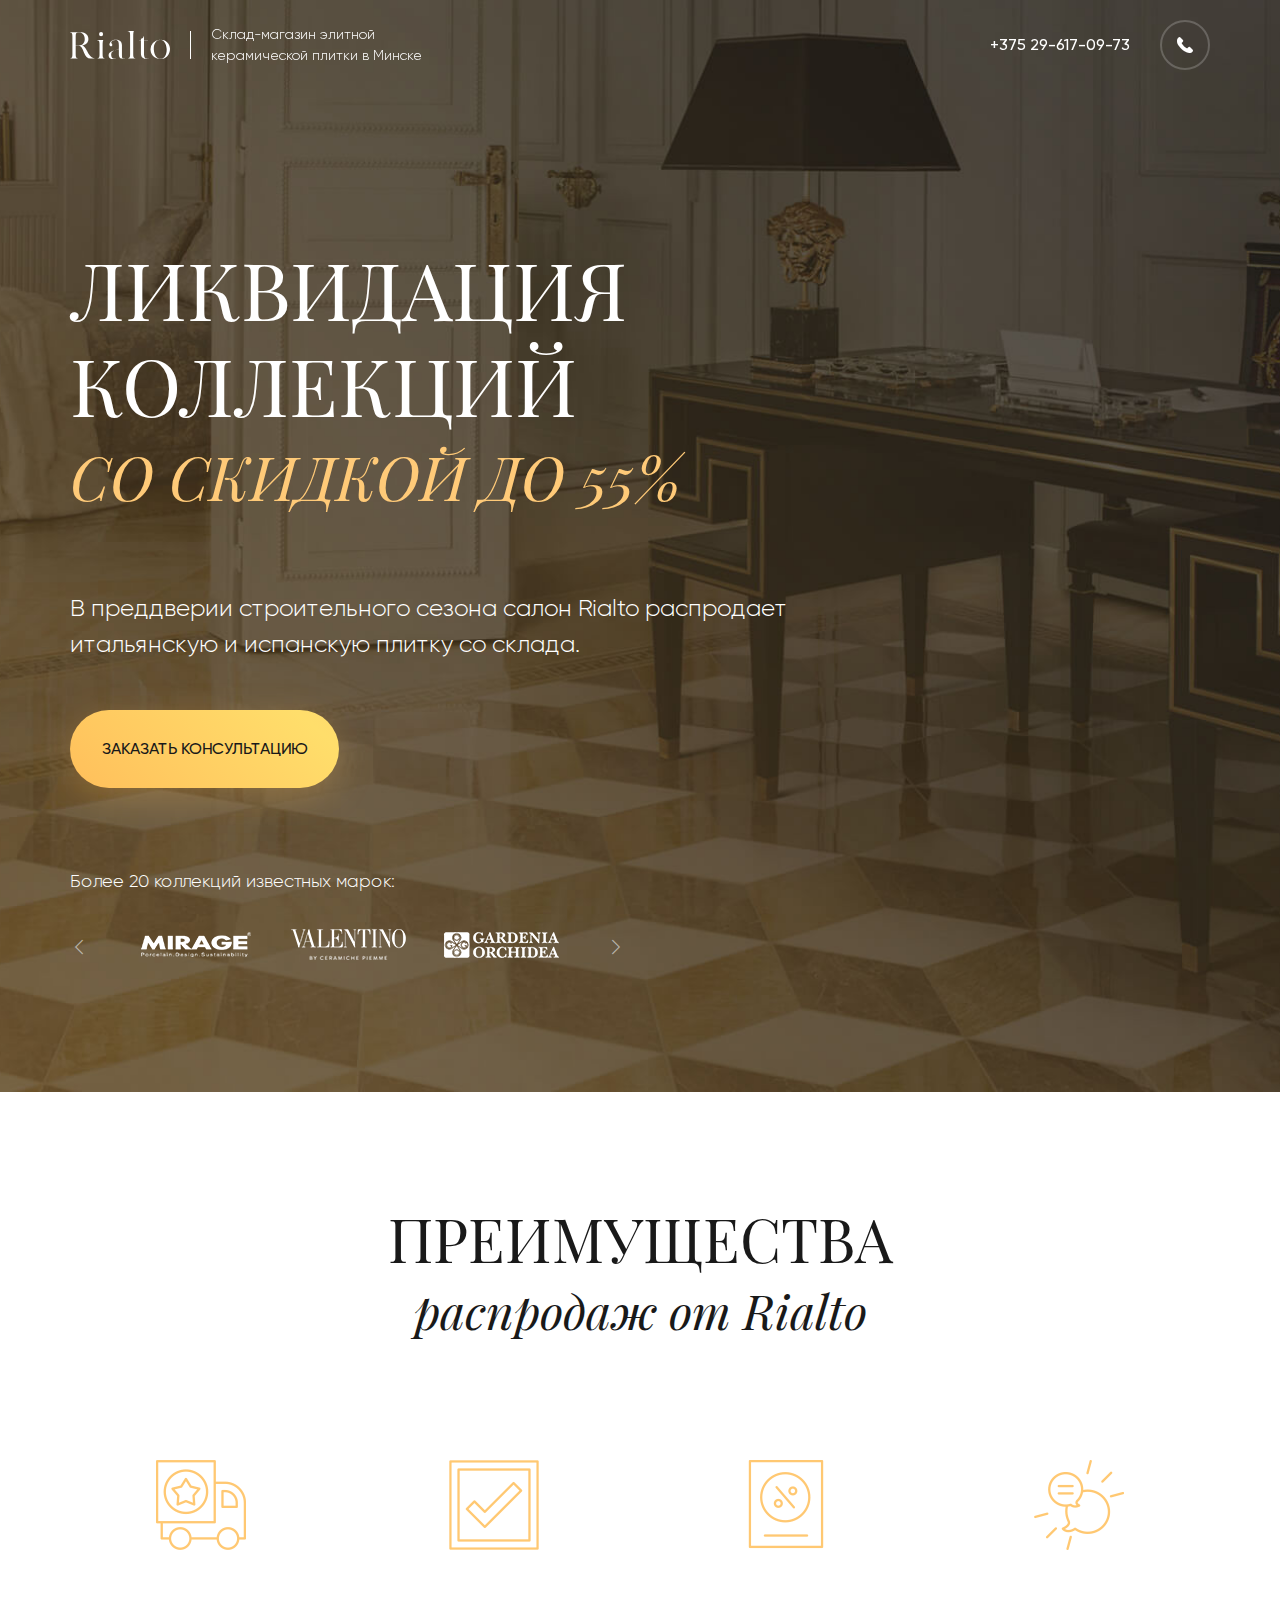
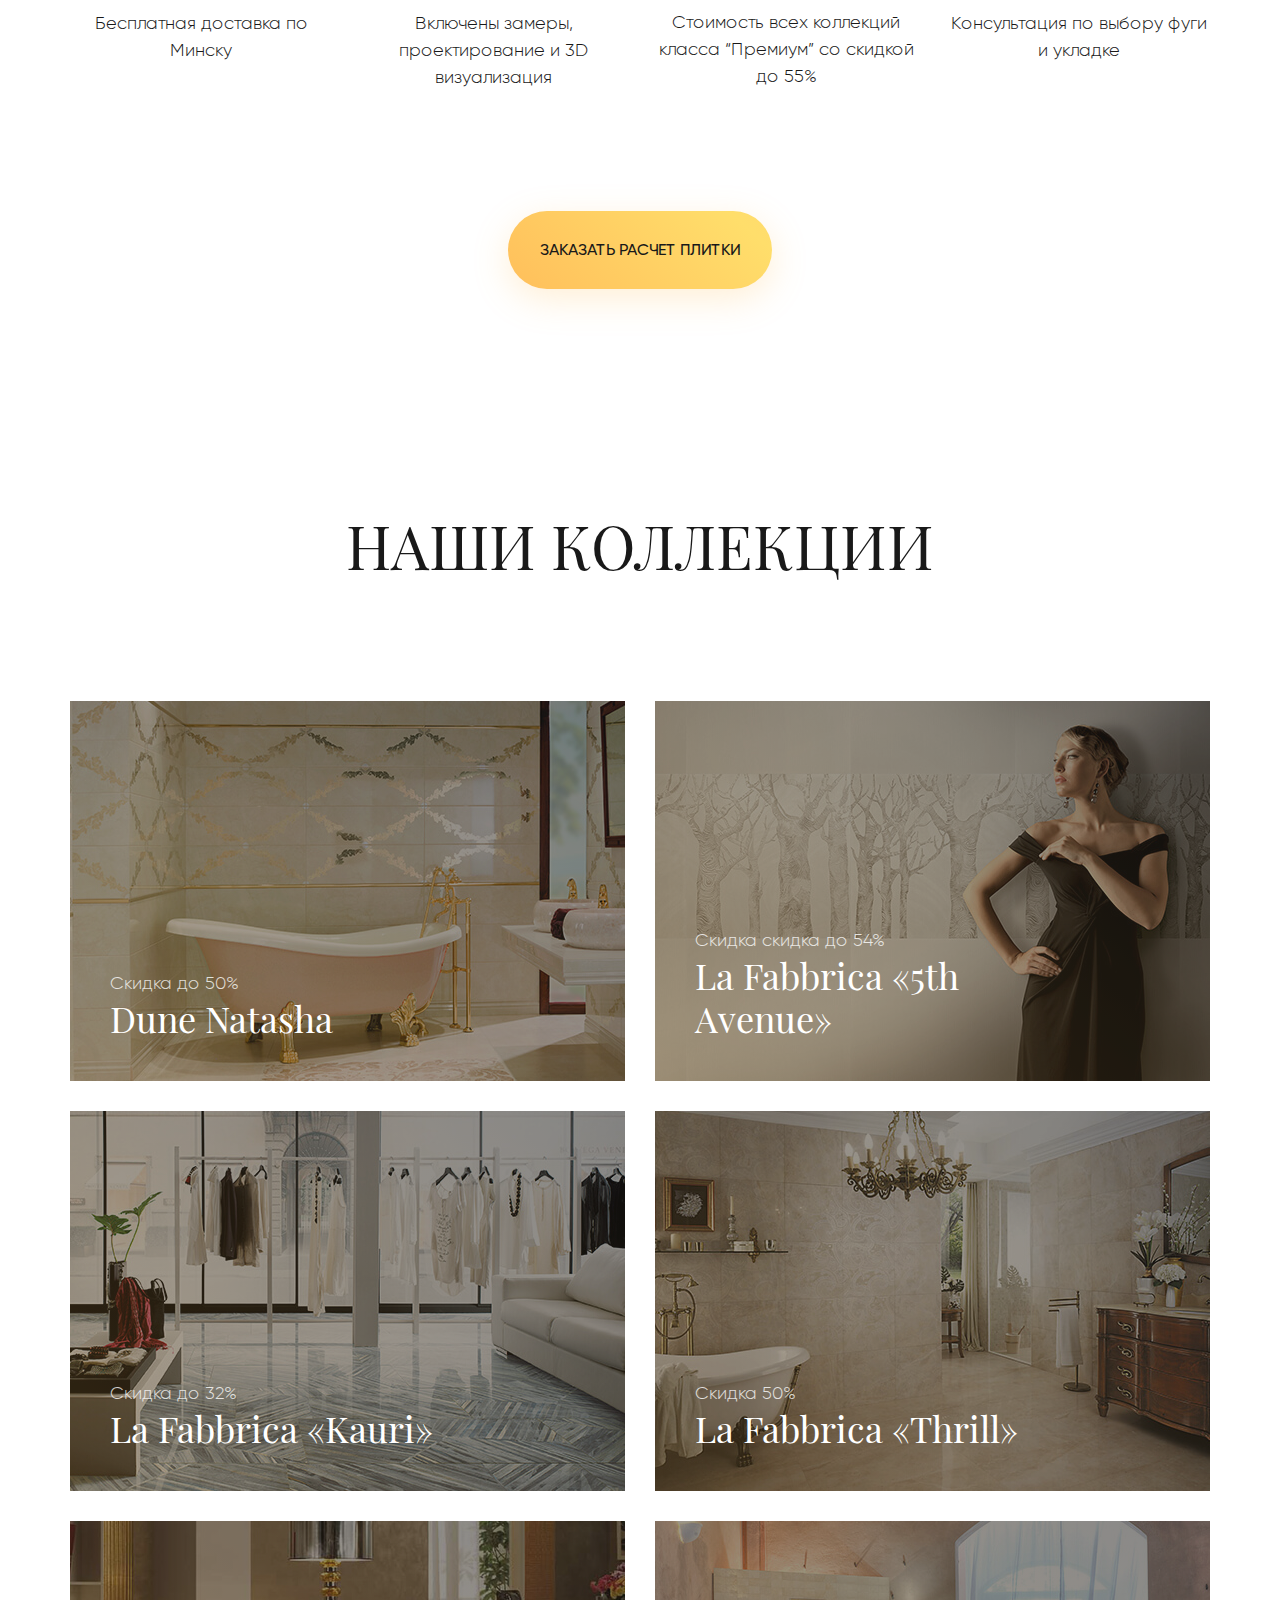
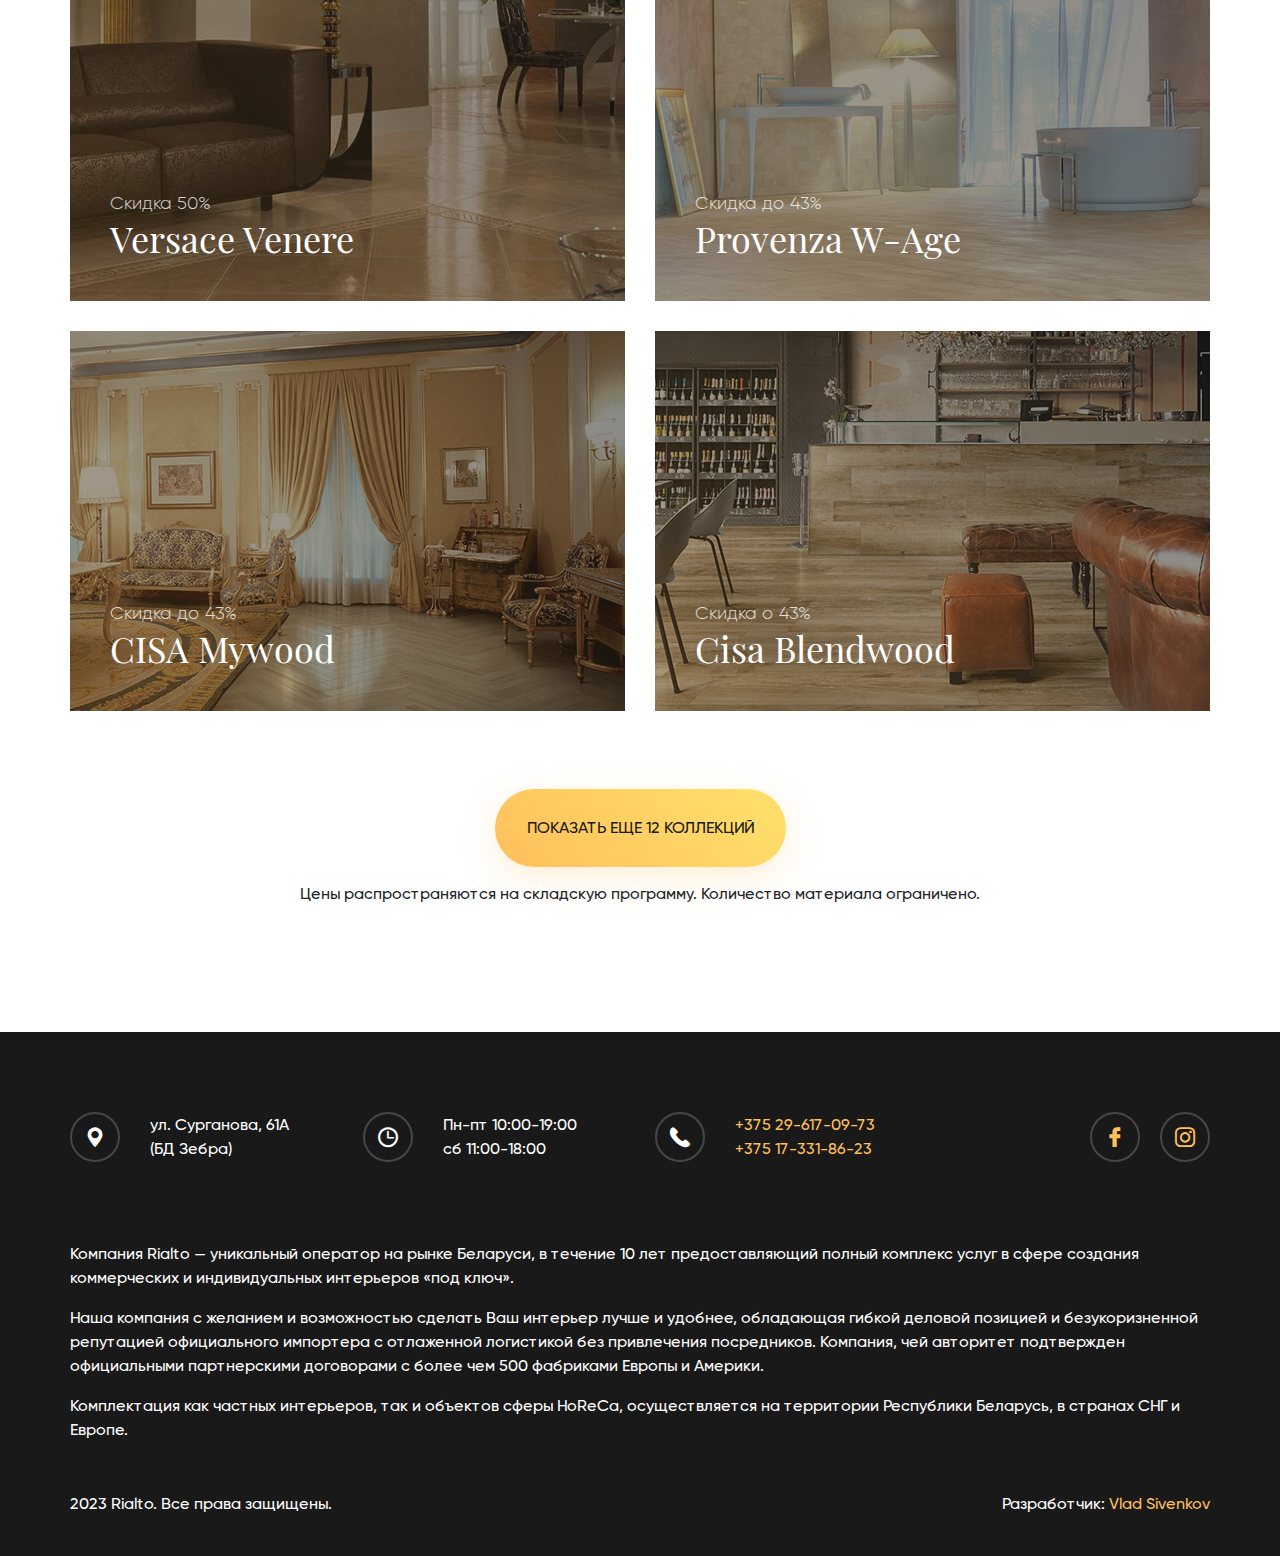
==== commit bcd5bd91: "Update index.html" ====
--- a/index.html
+++ b/index.html
@@ -566,8 +566,8 @@
         </div>
         <div class="footer__bottom">
           <div class="row">
-            <div class="col-sm-6 copyright text-center text-sm-left">2019 Rialto. Все права защищены.</div>
-            <div class="col-sm-6 developer text-center text-sm-right">Разработчик: <a href="sivenkov.org">Sivenkov.org</a></div>
+            <div class="col-sm-6 copyright text-center text-sm-left">2023 Rialto. Все права защищены.</div>
+            <div class="col-sm-6 developer text-center text-sm-right">Разработчик: <a href="vladsivenkov.com">Vlad Sivenkov</a></div>
           </div>
         </div>
       </div>
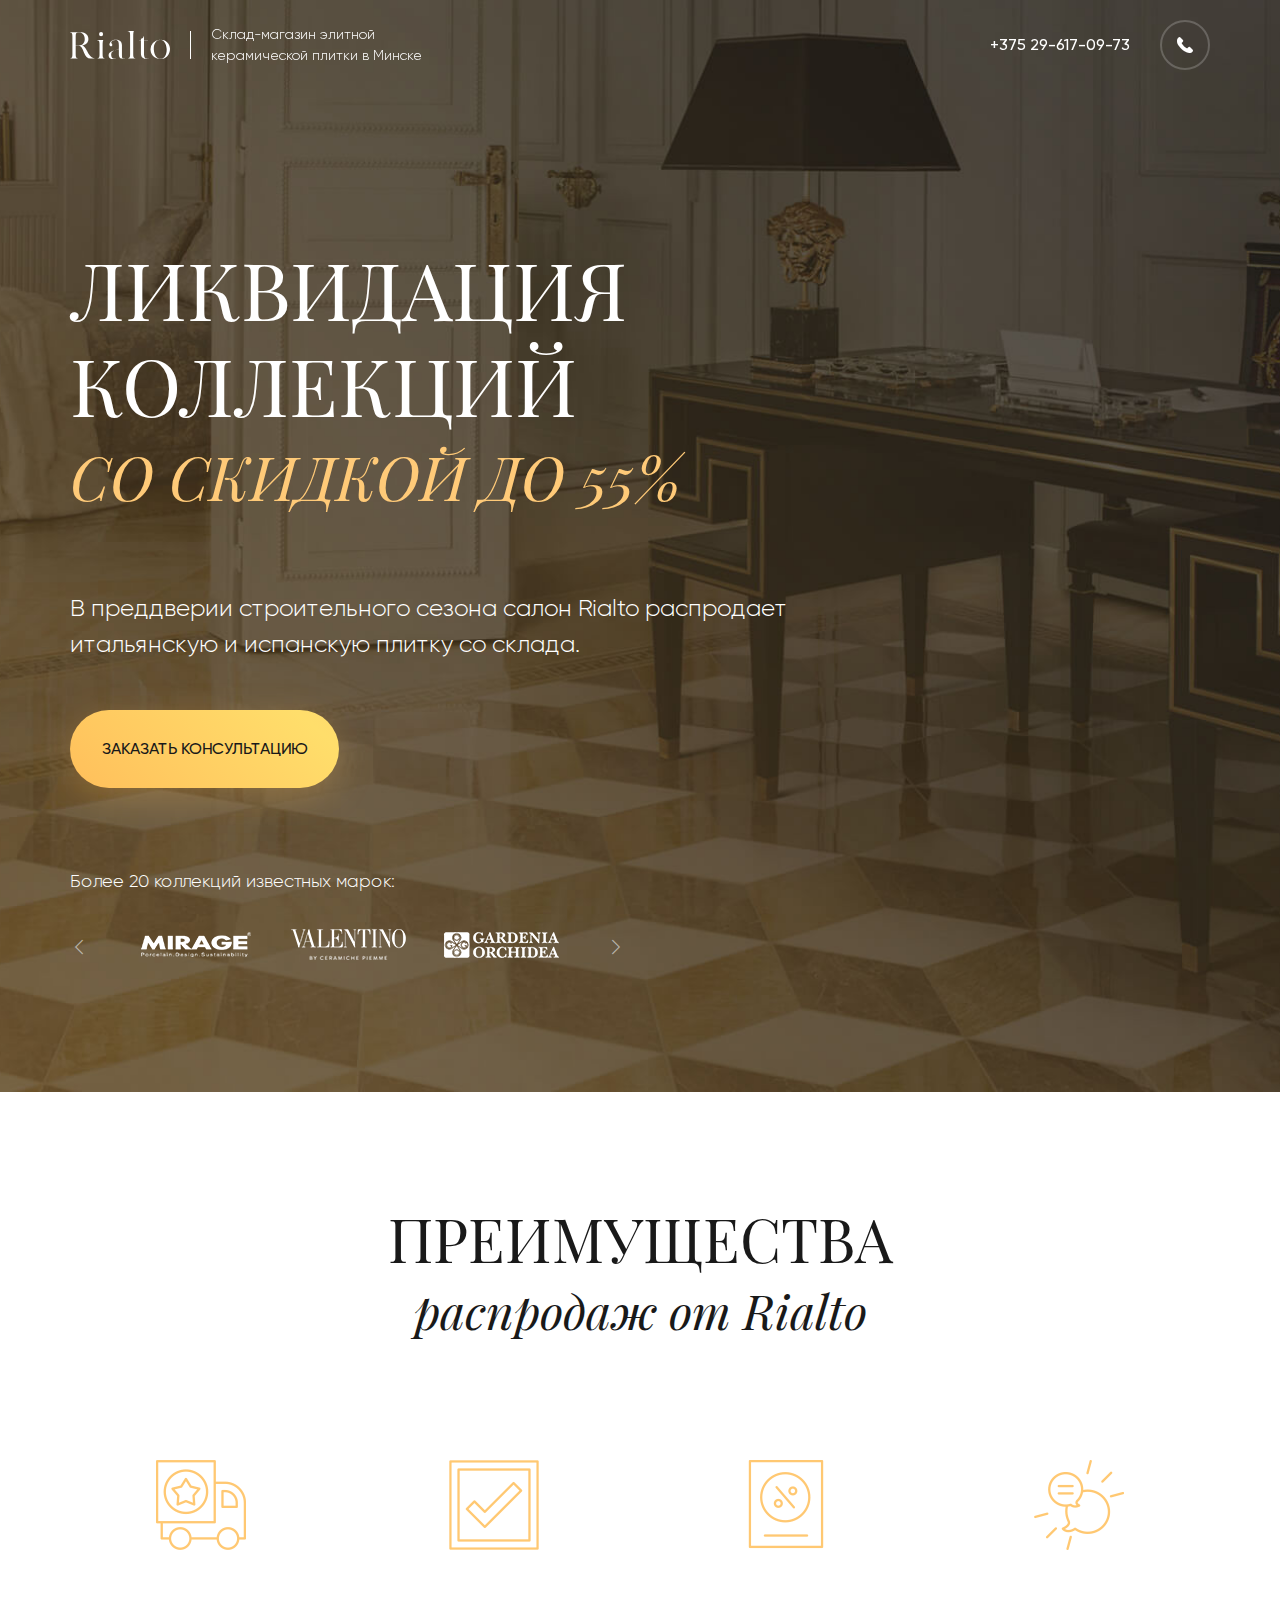
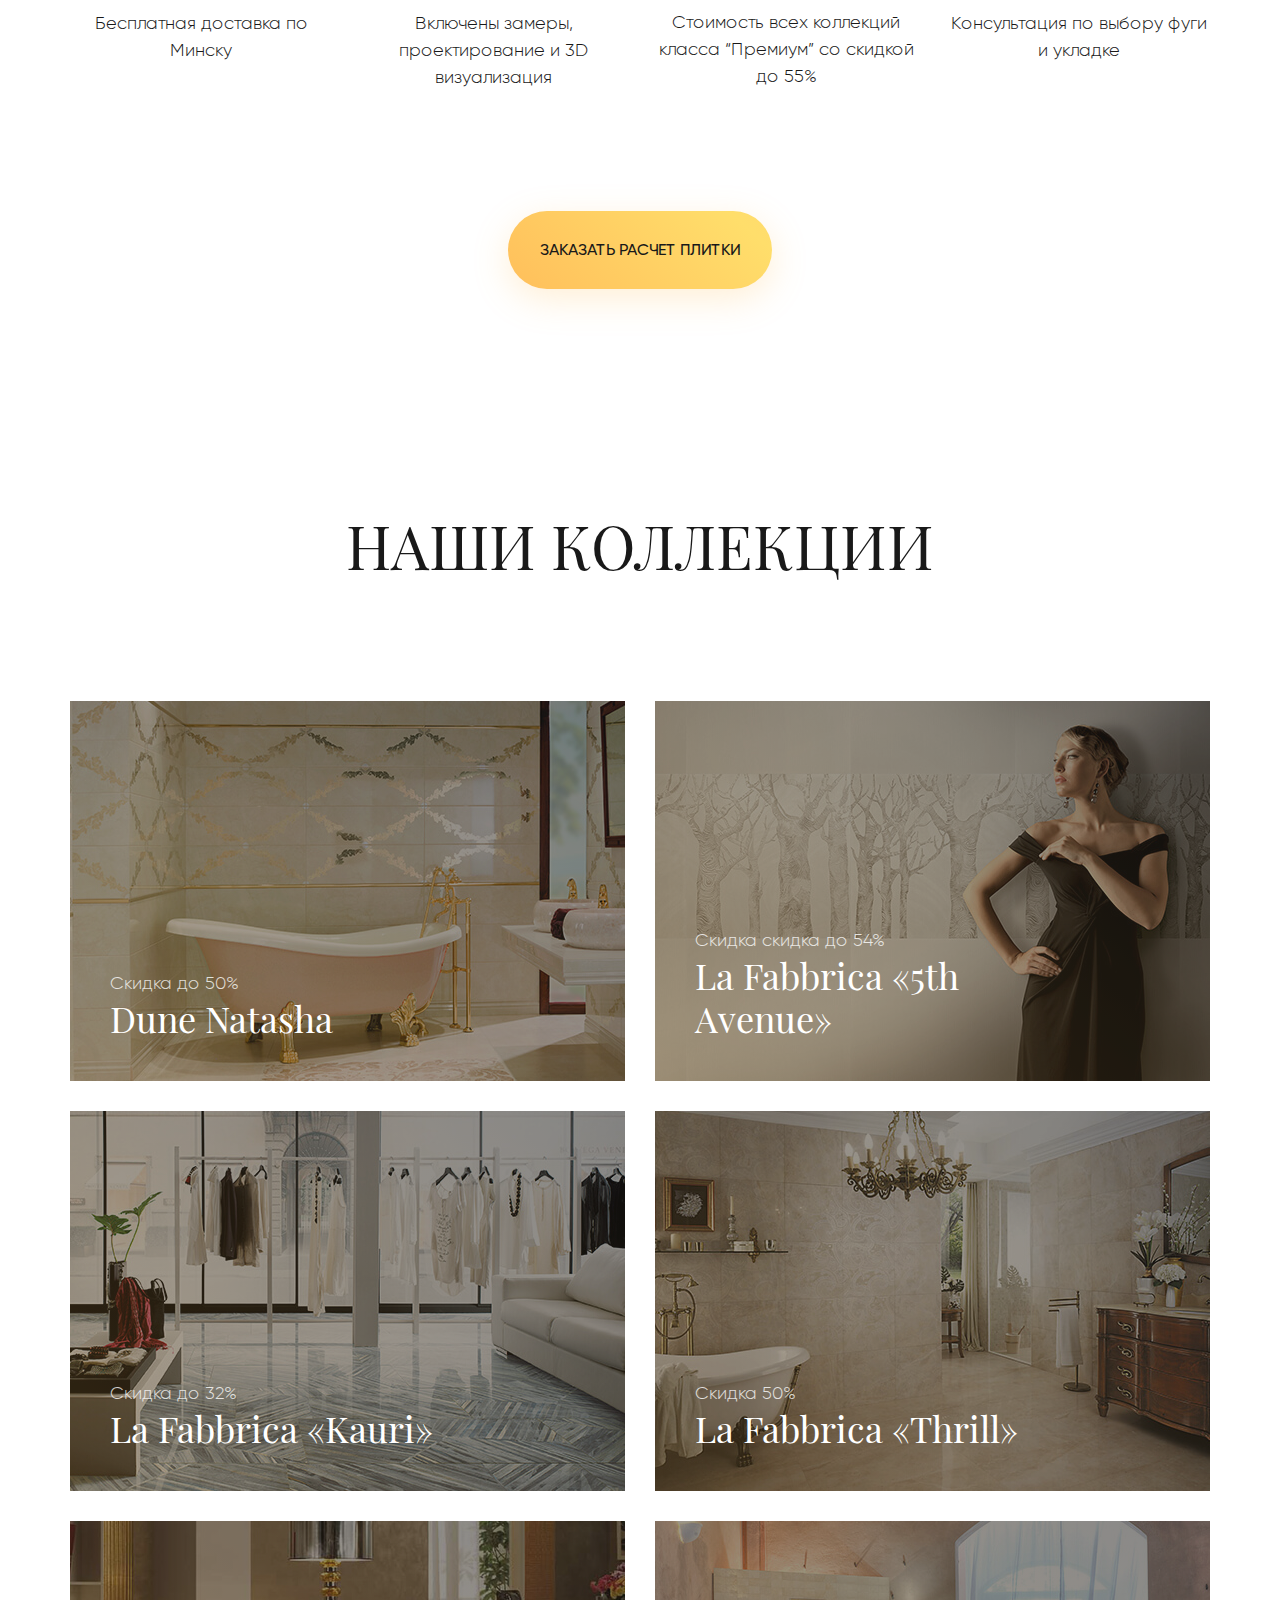
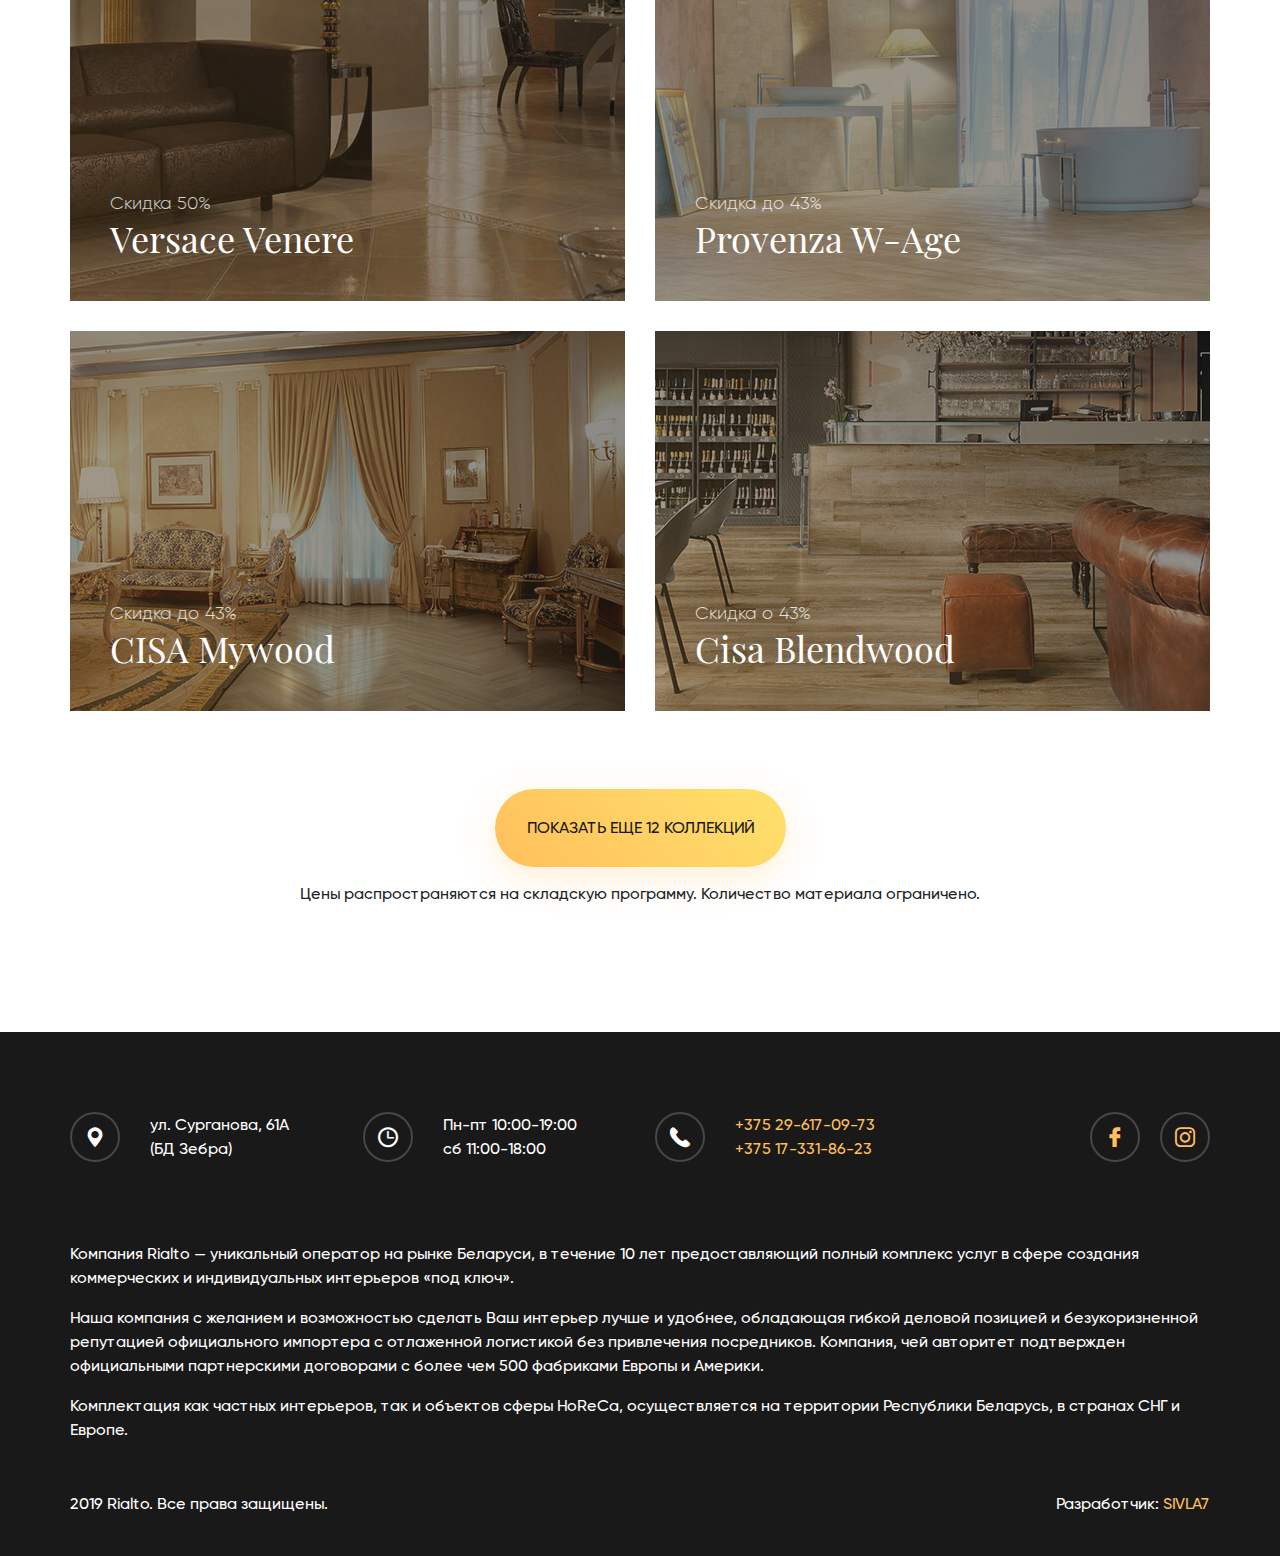
==== commit e28b463b: "Update index.html" ====
--- a/index.html
+++ b/index.html
@@ -566,8 +566,8 @@
         </div>
         <div class="footer__bottom">
           <div class="row">
-            <div class="col-sm-6 copyright text-center text-sm-left">2023 Rialto. Все права защищены.</div>
-            <div class="col-sm-6 developer text-center text-sm-right">Разработчик: <a href="vladsivenkov.com">Vlad Sivenkov</a></div>
+            <div class="col-sm-6 copyright text-center text-sm-left">2019 Rialto. Все права защищены.</div>
+            <div class="col-sm-6 developer text-center text-sm-right">Разработчик: <a href="vladsivenkov.com">SIVLA7</a></div>
           </div>
         </div>
       </div>
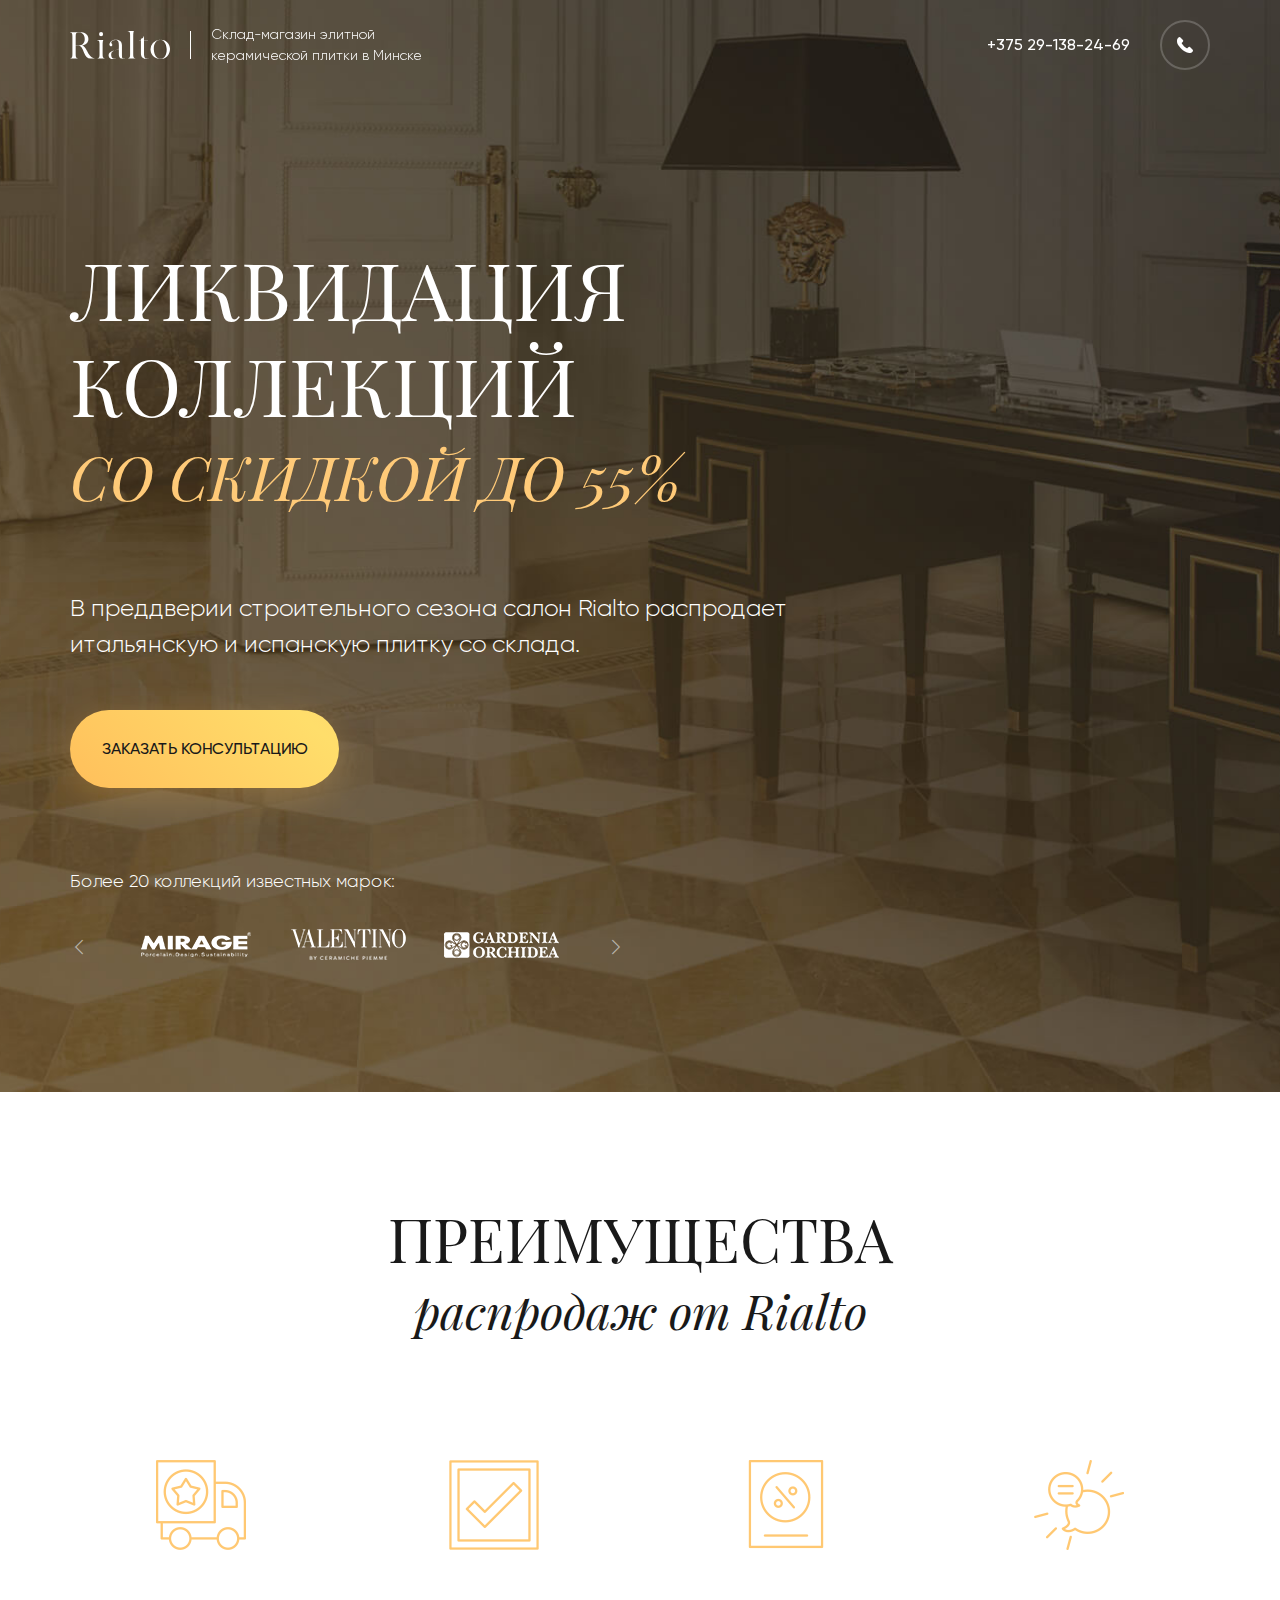
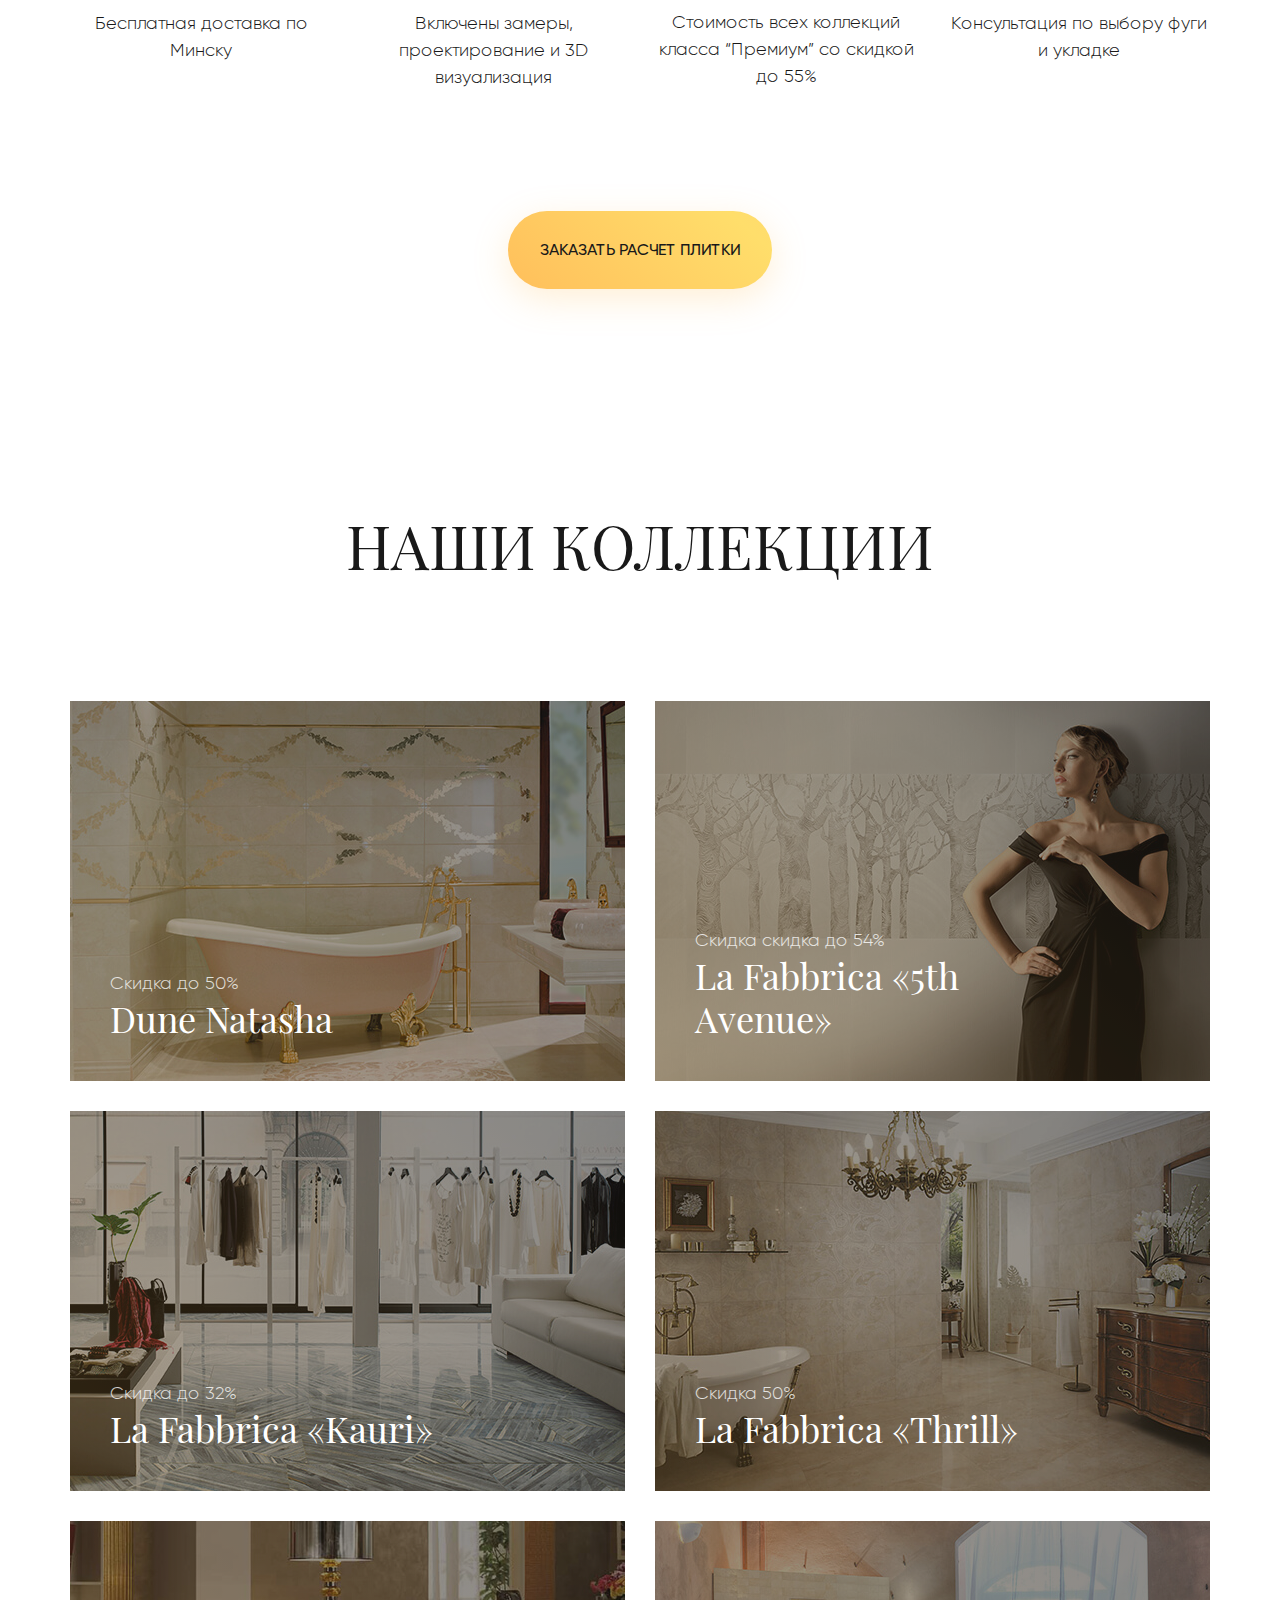
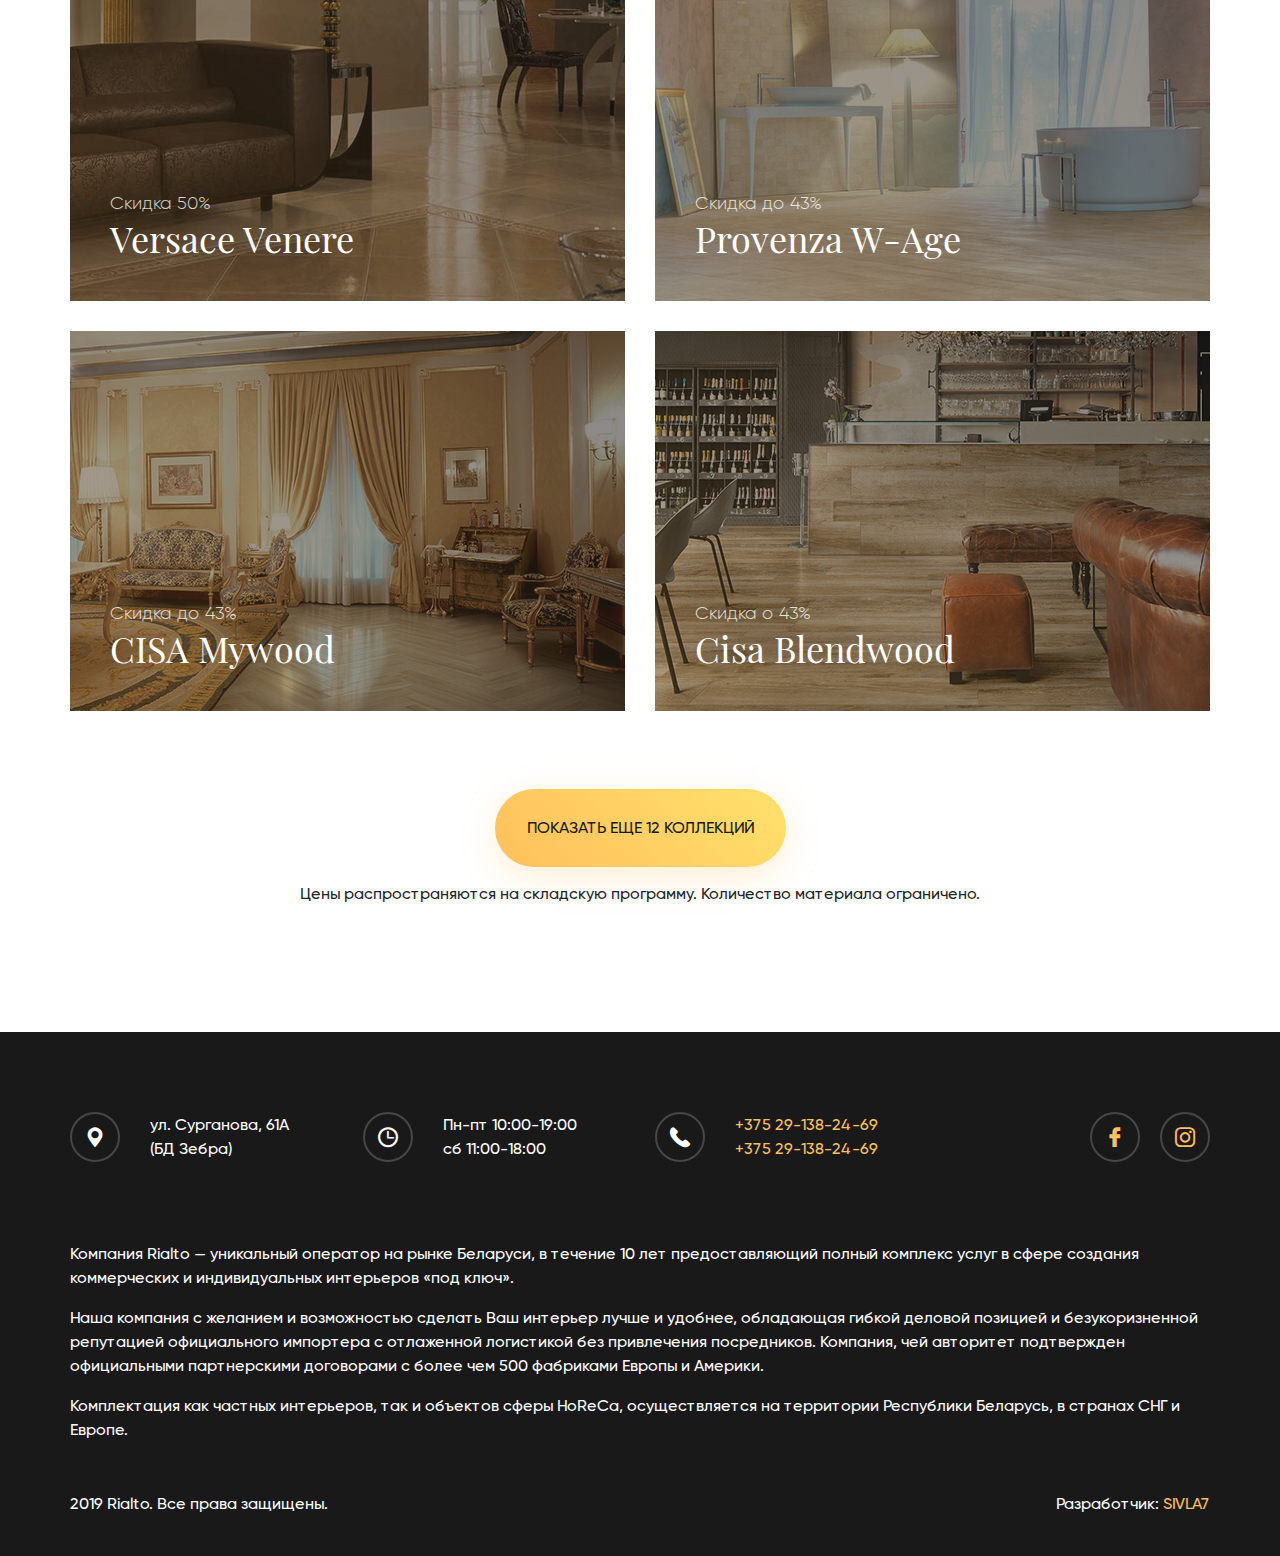
==== commit 409ae1ec: "Update index.html" ====
--- a/index.html
+++ b/index.html
@@ -37,7 +37,7 @@
           </div>
           <div class="col-8 col-sm-6 col-md-5 col-lg-5 col-xl-3">
             <div class="phone justify-content-md-end">
-              <a href="tel:+375 29-617-09-73">+375 29-617-09-73</a>
+              <a href="tel:+375 29-138-24-69">+375 29-138-24-69</a>
               <a href="#" data-toggle="modal" data-target="#callbackModal"
                 > <span class="icon"><i class="icon-call-answer"></i></span></a>
             </div>
@@ -528,8 +528,8 @@
                 <div class="icon"><i class="icon-call-answer"></i></div>
                 <div class="value">
                   <ul class="list-unstyled mb-0">
-                    <li><a href="tel:+375 29-617-09-73">+375 29-617-09-73</a></li>
-                    <li><a href="tel:+375 17-331-86-23">+375 17-331-86-23</a></li>
+                    <li><a href="tel:+375 29-138-24-69">+375 29-138-24-69</a></li>
+                    <li><a href="tel:+375 29-138-24-69">+375 29-138-24-69</a></li>
                   </ul>
                 </div>
               </div>
@@ -539,10 +539,10 @@
                 class="contacts__item social justify-content-center justify-content-sm-start justify-content-lg-center justify-content-xl-end"
               >
                 <div class="social__item">
-                  <a href="https://www.facebook.com/rialtointerior/"><i class="icon-facebook-logo"></i></a>
+                  <a href="https://www.facebook.com/"><i class="icon-facebook-logo"></i></a>
                 </div>
                 <div class="social__item">
-                  <a href="https://instagram.com/rialto.by"><i class="icon-instagram-logo"></i></a>
+                  <a href="https://instagram.com/"><i class="icon-instagram-logo"></i></a>
                 </div>
               </div>
             </div>
